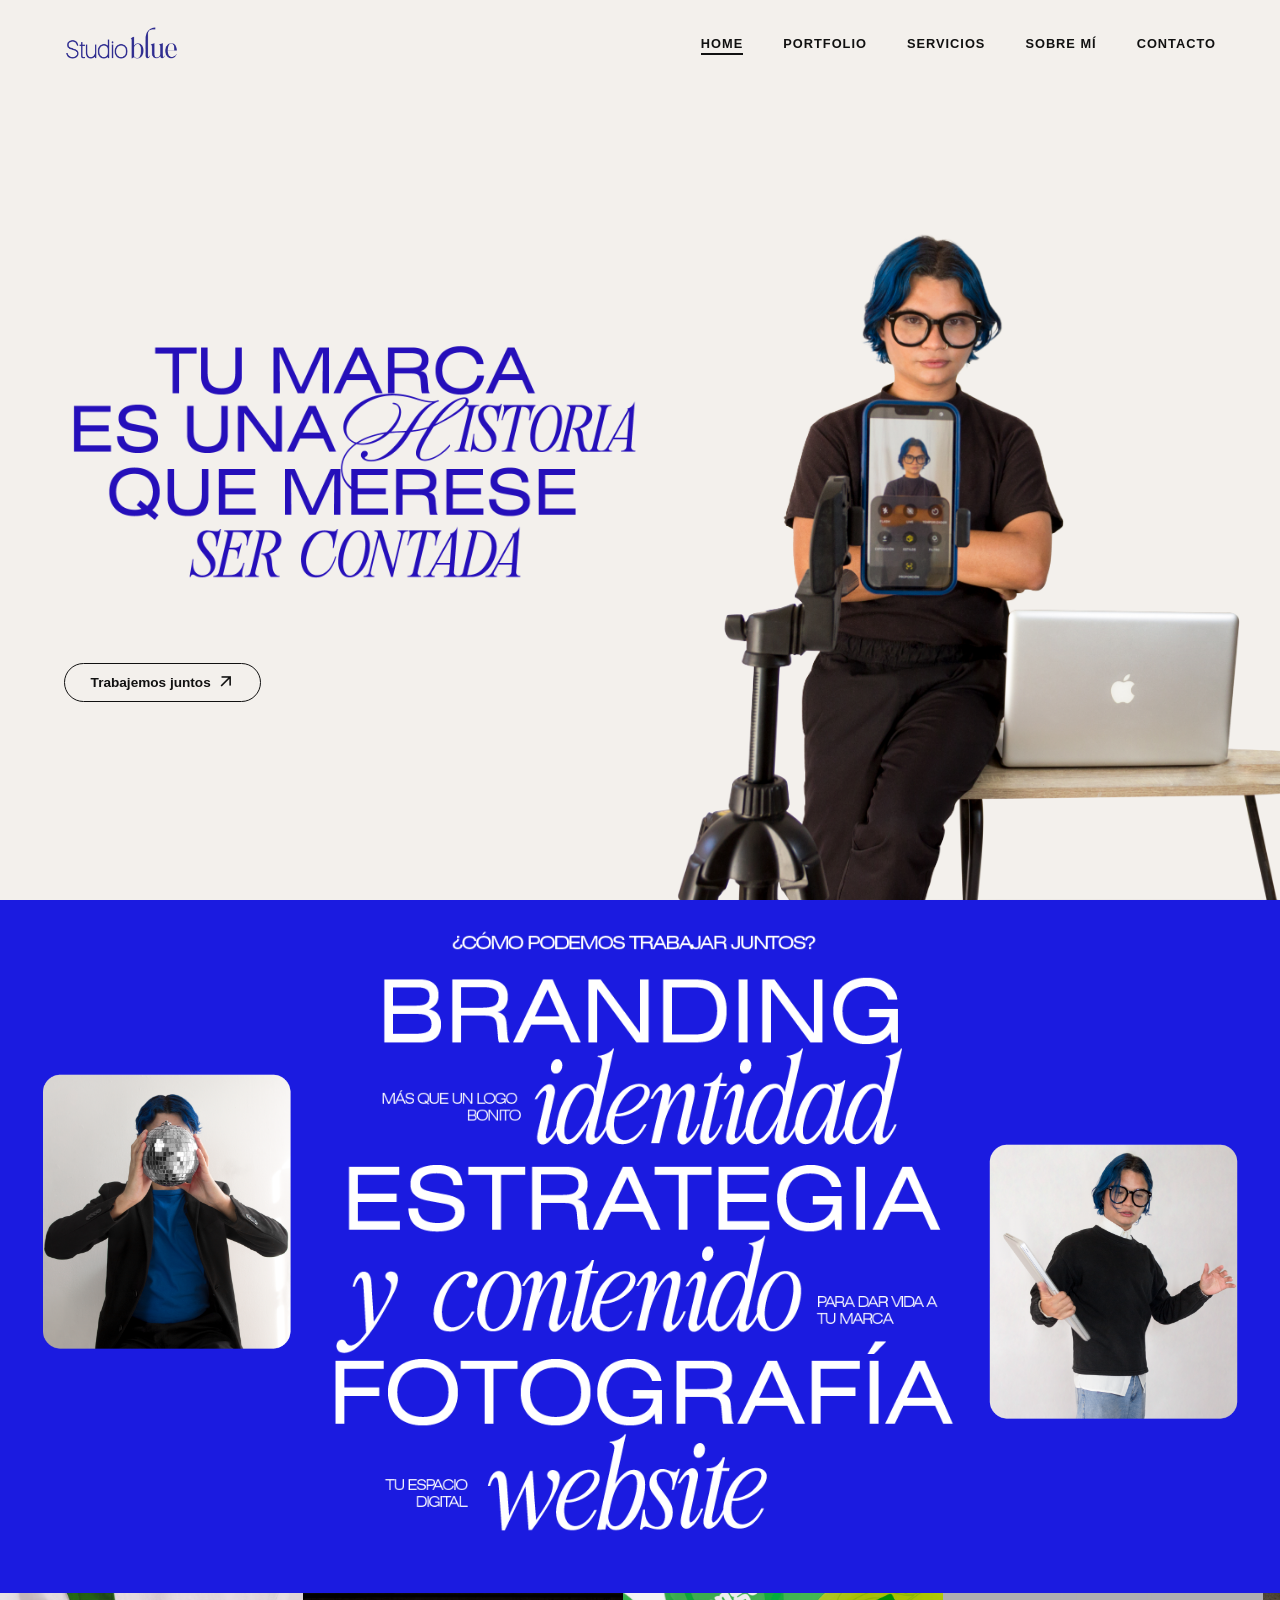
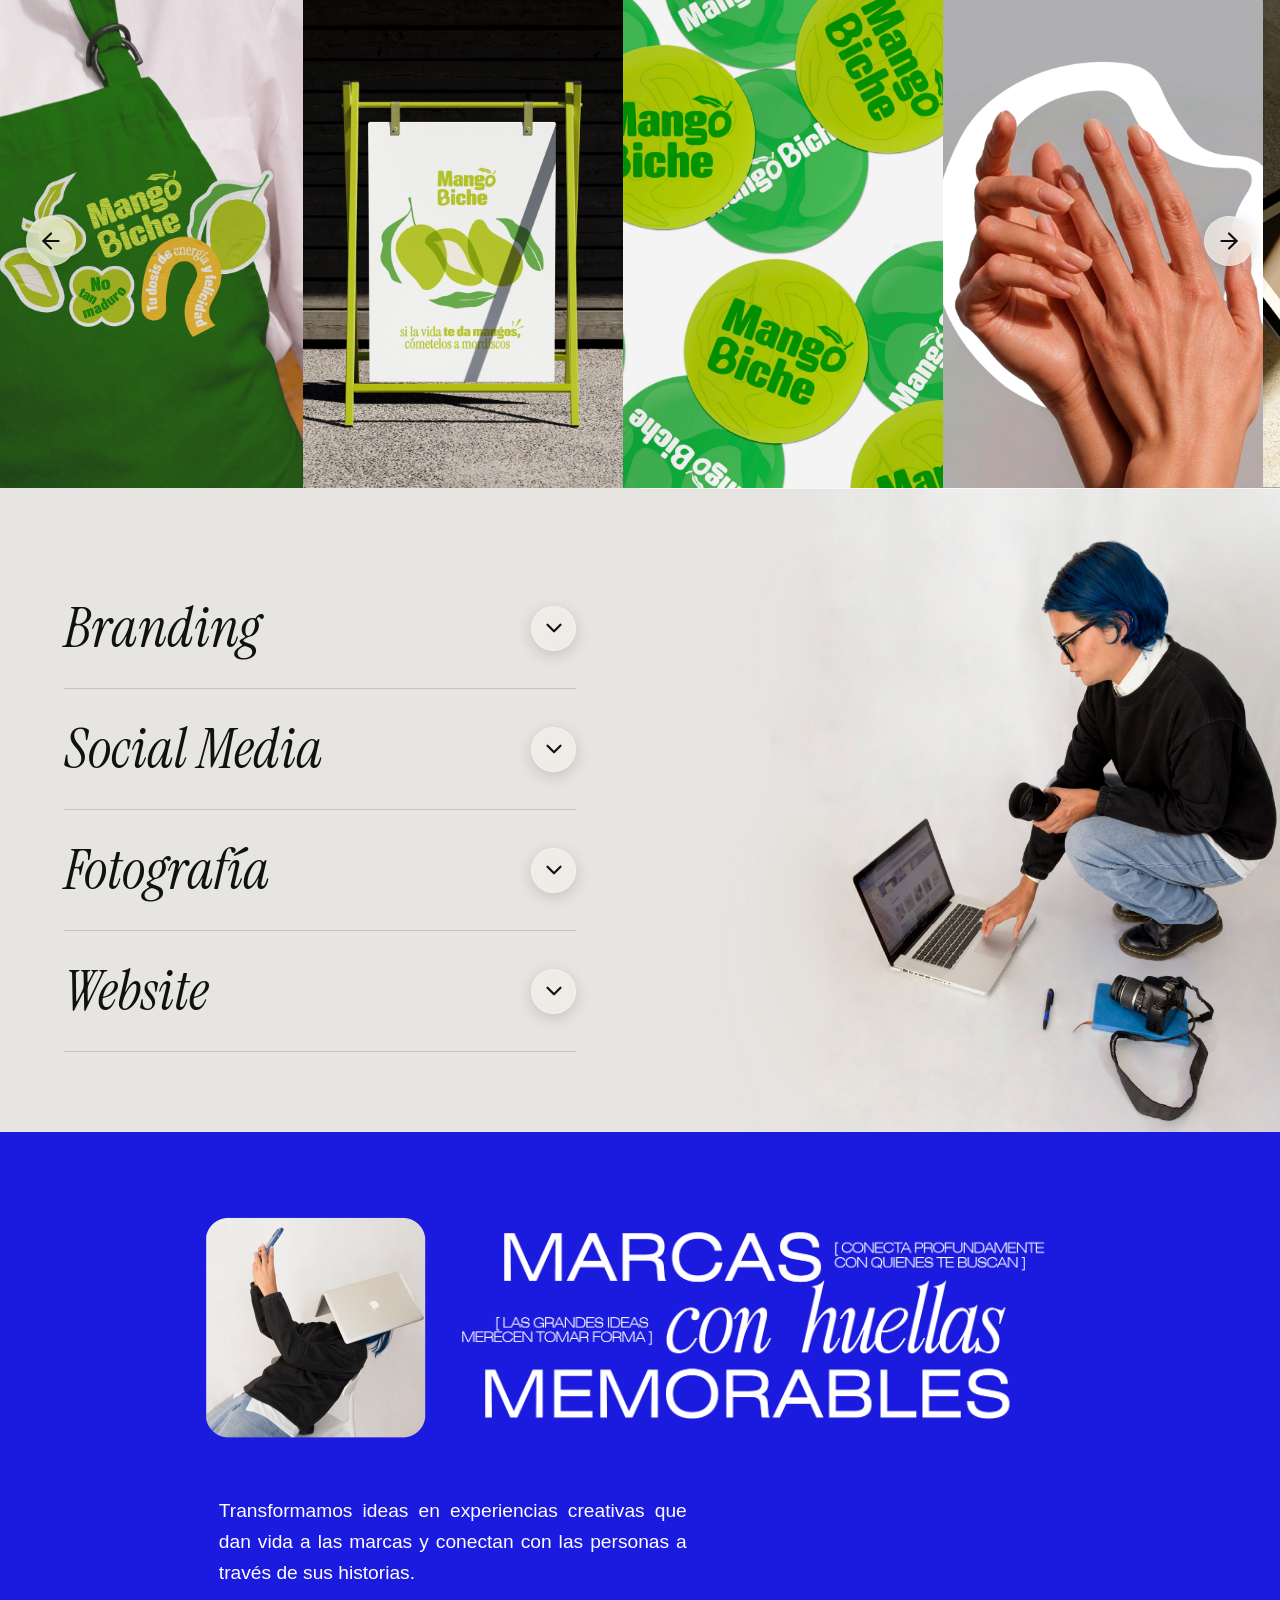
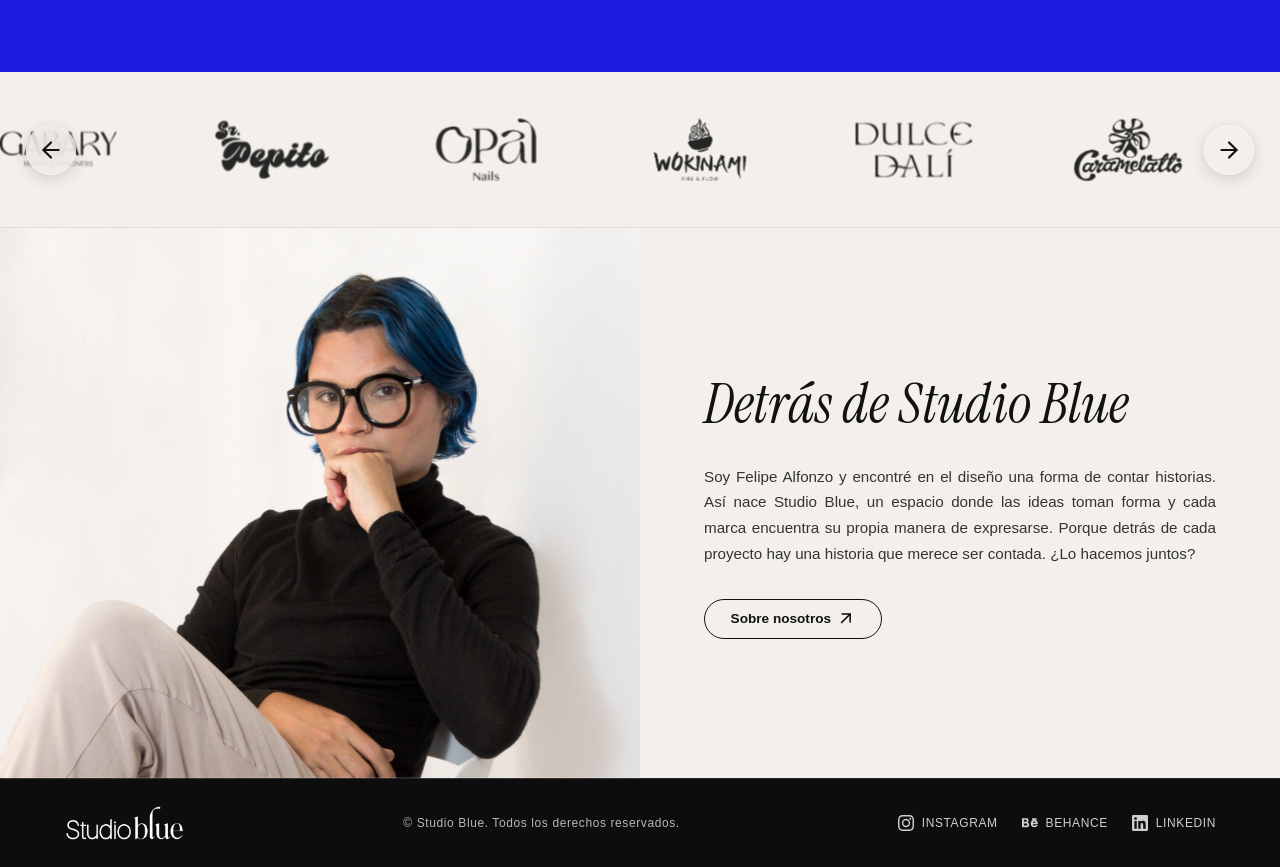
==== test/index.html @ 388ccbe6 "mejora seccion azul y footer" ====
<!DOCTYPE html>
<html lang="es">
<head>
  <meta charset="UTF-8">
  <meta name="viewport" content="width=device-width, initial-scale=1.0">
  <title>Studio Blue | Tu marca es una historia que merece ser contada</title>
  
  <!-- Tipografías de Google Fonts -->
  <link rel="preconnect" href="https://fonts.googleapis.com">
  <link rel="preconnect" href="https://fonts.gstatic.com" crossorigin>
  <link rel="stylesheet" href="https://fonts.googleapis.com/css2?family=Material+Symbols+Outlined:opsz,wght,FILL,GRAD@24,400,0,0&icon_names=arrow_outward" />
  <link href="https://fonts.googleapis.com/css2?family=Instrument+Serif:ital@0;1&family=Plus+Jakarta+Sans:wght@300;400;500;600;700;800&display=swap" rel="stylesheet">
  <link href="https://db.onlinewebfonts.com/c/bfb17d660711f0ed0208c013da853a32?family=Swiss+721+Extended+BT" rel="stylesheet">
  <link href="https://db.onlinewebfonts.com/c/b96d45d3a75b7b1da302b573cae869f1?family=Swiss+721+BT+V2" rel="stylesheet">
  <link href="https://db.onlinewebfonts.com/c/b7b09232cefefacd74fdedd163289bfa?family=Swiss+721+Light" rel="stylesheet">
  <link rel="stylesheet" href="style.css">
</head>
<body>

<!-- Navegación Fija Dinámica -->
  <header class="navbar" id="navbar">
    <a href="#" class="logo">
      <img src="img/logos/logo-header.png" alt="Studio Blue Logo">
    </a>
    
    <!-- Botón Hamburguesa para móviles -->
    <button class="menu-toggle" aria-label="Abrir menú">
      <span></span>
      <span></span>
      <span></span>
    </button>

    <nav class="nav-menu">
      <ul>
        <li><a href="#" class="active">HOME</a></li>
        <li><a href="#portfolio">PORTFOLIO</a></li> 
        <li><a href="#services">SERVICIOS</a></li>          
        <li><a href="#sobre-mi">SOBRE MÍ</a></li>
        <li><a href="contacto.html">CONTACTO</a></li>
      </ul>
    </nav>
  </header>

<!-- Hero Section -->
  <section class="hero" id="home">
    <div class="hero-content">
      <!-- Imagen PNG del texto principal -->
      <div class="hero-text-image">
        <img src="img/texto-hero.png" alt="Tu marca es una historia que merece ser contada">
      </div>
	<a href="#contacto" class="btn-primary">
	  Trabajemos juntos
	  <span class="material-symbols-outlined">arrow_outward</span>
	</a>
    </div>
    <div class="hero-image">
      <img src="img/hero.png" alt="Felipe Alfonzo en Studio Blue">
    </div>
  </section>

  <!-- Banner Azul: Servicios Destacados -->
  <section class="blue-banner">
    <div class="blue-banner-grid">
      <div class="photo-card card-left">
        <img src="img/branding-left.png" alt="Creativo en Studio Blue">
      </div>
      
      <!-- Imagen PNG central escalable -->
      <div class="services-text-image">
        <img src="img/texto-servicios.png" alt="Branding, Estrategia, Fotografía y Website">
      </div>

      <div class="photo-card card-right">
        <img src="img/branding-right.png" alt="Diseño y estrategia Studio Blue">
      </div>
    </div>
  </section>

<!-- Carrusel de Portafolio A Sangre -->
    <section class="portfolio-carousel-section" id="portfolio">
    
<!-- Botones de navegación (Flechas SVG) -->
    <button class="portfolio-btn prev-btn" aria-label="Anterior">
      <svg xmlns="http://www.w3.org/2000/svg" width="26" height="26" viewBox="0 0 24 24" fill="none" stroke="currentColor" stroke-width="2" stroke-linecap="round" stroke-linejoin="round">
        <line x1="19" y1="12" x2="5" y2="12"></line>
        <polyline points="12 19 5 12 12 5"></polyline>
      </svg>
    </button>
    
    <button class="portfolio-btn next-btn" aria-label="Siguiente">
      <svg xmlns="http://www.w3.org/2000/svg" width="26" height="26" viewBox="0 0 24 24" fill="none" stroke="currentColor" stroke-width="2" stroke-linecap="round" stroke-linejoin="round">
        <line x1="5" y1="12" x2="19" y2="12"></line>
        <polyline points="12 5 19 12 12 19"></polyline>
      </svg>
    </button>

    <!-- Contenedor del Carrusel -->
    <div class="portfolio-slider">
      <div class="portfolio-track">
        <!-- 4 Imágenes de prueba alojadas en /img/portafolio/ -->
        <div class="portfolio-item"><img src="img/portafolio/Mango-1.png" alt="Proyecto 1"></div>
        <div class="portfolio-item"><img src="img/portafolio/Mango-2.png" alt="Proyecto 2"></div>
        <div class="portfolio-item"><img src="img/portafolio/Mango-3.png" alt="Proyecto 3"></div>
        <div class="portfolio-item"><img src="img/portafolio/Opal-1.png" alt="Proyecto 4"></div>
        <div class="portfolio-item"><img src="img/portafolio/Opal-2.png" alt="Proyecto 1"></div>
        <div class="portfolio-item"><img src="img/portafolio/Opal-3.png" alt="Proyecto 2"></div>
        <div class="portfolio-item"><img src="img/portafolio/Palmero-1.png" alt="Proyecto 3"></div>
        <div class="portfolio-item"><img src="img/portafolio/Palmero-2.png" alt="Proyecto 4"></div>
        <div class="portfolio-item"><img src="img/portafolio/Palmero-3.png" alt="Proyecto 1"></div>
        <div class="portfolio-item"><img src="img/portafolio/Pepito-1.png" alt="Proyecto 2"></div>
        <div class="portfolio-item"><img src="img/portafolio/Pepito-2.png" alt="Proyecto 3"></div>
        <div class="portfolio-item"><img src="img/portafolio/Pepito-3.png" alt="Proyecto 4"></div>
        <div class="portfolio-item"><img src="img/portafolio/Porthos-1.png" alt="Proyecto 1"></div>
        <div class="portfolio-item"><img src="img/portafolio/Porthos-2.png" alt="Proyecto 2"></div>
        <div class="portfolio-item"><img src="img/portafolio/Porthos-3.png" alt="Proyecto 3"></div>
        <div class="portfolio-item"><img src="img/portafolio/Wokinami-1.png" alt="Proyecto 4"></div>   
        <div class="portfolio-item"><img src="img/portafolio/Wokinami-2.png" alt="Proyecto 4"></div>
        <div class="portfolio-item"><img src="img/portafolio/Wokinami-3.png" alt="Proyecto 4"></div>                     
      </div>
    </div>
  </section>


  <!-- Lista de Servicios -->
  <section class="services-list-section" id="services">
<div class="services-menu">
      
      <!-- Servicio 01: Branding -->
      <div class="service-item">
        <div class="service-header">
          <h2><em>Branding</em></h2>
          <button class="service-toggle-btn" aria-expanded="false" aria-label="Expandir servicio">
            <svg xmlns="http://www.w3.org/2000/svg" width="26" height="26" viewBox="0 0 24 24" fill="none" stroke="currentColor" stroke-width="2" stroke-linecap="round" stroke-linejoin="round">
              <polyline points="6 9 12 15 18 9"></polyline>
            </svg>
          </button>
        </div>
        <div class="service-content">
          <div class="service-text">
            <p>Lorem ipsum dolor sit amet, consectetur adipiscing elit. Suspendisse varius enim in eros elementum tristique. Duis cursus, mi quis viverra ornare, eros dolor interdum nulla.</p>
          </div>
        </div>
      </div>

      <!-- Servicio 02: Social Media -->
      <div class="service-item">
        <div class="service-header">
          <h2><em>Social Media</em></h2>
          <button class="service-toggle-btn" aria-expanded="false" aria-label="Expandir servicio">
            <svg xmlns="http://www.w3.org/2000/svg" width="26" height="26" viewBox="0 0 24 24" fill="none" stroke="currentColor" stroke-width="2" stroke-linecap="round" stroke-linejoin="round">
              <polyline points="6 9 12 15 18 9"></polyline>
            </svg>
          </button>
        </div>
        <div class="service-content">
          <div class="service-text">
            <p>Lorem ipsum dolor sit amet, consectetur adipiscing elit. Suspendisse varius enim in eros elementum tristique. Duis cursus, mi quis viverra ornare, eros dolor interdum nulla.</p>
          </div>
        </div>
      </div>

      <!-- Servicio 03: Fotografía -->
      <div class="service-item">
        <div class="service-header">
          <h2><em>Fotografía</em></h2>
          <button class="service-toggle-btn" aria-expanded="false" aria-label="Expandir servicio">
            <svg xmlns="http://www.w3.org/2000/svg" width="26" height="26" viewBox="0 0 24 24" fill="none" stroke="currentColor" stroke-width="2" stroke-linecap="round" stroke-linejoin="round">
              <polyline points="6 9 12 15 18 9"></polyline>
            </svg>
          </button>
        </div>
        <div class="service-content">
          <div class="service-text">
            <p>Lorem ipsum dolor sit amet, consectetur adipiscing elit. Suspendisse varius enim in eros elementum tristique. Duis cursus, mi quis viverra ornare, eros dolor interdum nulla.</p>
          </div>
        </div>
      </div>

      <!-- Servicio 04: Website -->
      <div class="service-item">
        <div class="service-header">
          <h2><em>Website</em></h2>
          <button class="service-toggle-btn" aria-expanded="false" aria-label="Expandir servicio">
            <svg xmlns="http://www.w3.org/2000/svg" width="26" height="26" viewBox="0 0 24 24" fill="none" stroke="currentColor" stroke-width="2" stroke-linecap="round" stroke-linejoin="round">
              <polyline points="6 9 12 15 18 9"></polyline>
            </svg>
          </button>
        </div>
        <div class="service-content">
          <div class="service-text">
            <p>Lorem ipsum dolor sit amet, consectetur adipiscing elit. Suspendisse varius enim in eros elementum tristique. Duis cursus, mi quis viverra ornare, eros dolor interdum nulla.</p>
          </div>
        </div>
      </div>

    </div>
    <div class="services-image">
      <img src="img/services.jpg" alt="Fotografía y creación de contenido">
    </div>
  </section>

<!-- Banner Azul: Marcas con huellas memorables -->
  <section class="blue-banner-statement">
    <div class="statement-wrapper">
      
      <!-- 👇 NUEVO CONTENEDOR MAESTRO 👇 -->
      <div class="statement-content-box">
        
        <div class="statement-image-container">
          <img src="img/memorable.png" alt="Fotografía" class="memorable-photo">
          <img src="img/marcas-memorables.png" alt="Marcas con huellas memorables" class="memorable-text">
        </div>
        
        <div class="statement-text-wrapper">
        <p class="statement-desc">
         Transformamos ideas en experiencias creativas que dan vida a las marcas y conectan con las personas a través de sus historias.
        </p>
    </div>
      </div>
      <!-- 👆 FIN DEL NUEVO CONTENEDOR 👆 -->

    </div>
  </section>

<!-- Carrusel Infinito de Logos de Trabajos Realizados -->
  <section class="logo-carousel-section">
    
    <!-- Botones de navegación (Heredan el estilo Liquid Glass del portafolio) -->
    <button class="portfolio-btn prev-btn logo-prev-btn" aria-label="Anterior">
      <svg xmlns="http://www.w3.org/2000/svg" width="26" height="26" viewBox="0 0 24 24" fill="none" stroke="currentColor" stroke-width="2" stroke-linecap="round" stroke-linejoin="round">
        <line x1="19" y1="12" x2="5" y2="12"></line>
        <polyline points="12 19 5 12 12 5"></polyline>
      </svg>
    </button>
    <button class="portfolio-btn next-btn logo-next-btn" aria-label="Siguiente">
      <svg xmlns="http://www.w3.org/2000/svg" width="26" height="26" viewBox="0 0 24 24" fill="none" stroke="currentColor" stroke-width="2" stroke-linecap="round" stroke-linejoin="round">
        <line x1="5" y1="12" x2="19" y2="12"></line>
        <polyline points="12 5 19 12 12 19"></polyline>
      </svg>
    </button>

    <div class="logo-slider">
      <div class="logo-track">
        <a href="https://ejemplo.com/gabary" target="_blank" class="logo-item"><img src="img/logos/gabary.png" alt="Gabary"></a>
        <a href="https://ejemplo.com/pepito" target="_blank" class="logo-item"><img src="img/logos/pepito.png" alt="Pepito"></a>
        <a href="https://ejemplo.com/opal" target="_blank" class="logo-item"><img src="img/logos/opal.png" alt="Opal Nails"></a>
        <a href="https://ejemplo.com/wokinami" target="_blank" class="logo-item"><img src="img/logos/wokinami.png" alt="Wokinami"></a>
        <a href="https://ejemplo.com/dulce-dali" target="_blank" class="logo-item"><img src="img/logos/dulce-dali.png" alt="Dulce Dalí"></a>
        <a href="https://ejemplo.com/dulce-dali" target="_blank" class="logo-item"><img src="img/logos/Caramelatto.png" alt="Caramelatto"></a>
        <a href="https://ejemplo.com/dulce-dali" target="_blank" class="logo-item"><img src="img/logos/Logo_Porthos.png" alt="Porthos"></a>
        <a href="https://ejemplo.com/dulce-dali" target="_blank" class="logo-item"><img src="img/logos/palmero.png" alt="Palmero"></a>
      </div>
    </div>
  </section>

  <!-- Sección Sobre Mí -->
  <section class="about-section" id="sobre-mi">
    <div class="about-image">
      <img src="img/sobre-mi.jpg" alt="Felipe Alfonzo - Creador de Studio Blue">
    </div>
    <div class="about-content">
    <h2><em>Detrás de <span class="brand-name">Studio Blue</span></em></h2>
      <p>
        Soy Felipe Alfonzo y encontré en el diseño una forma de contar historias. Así nace Studio Blue, un espacio donde las ideas toman forma y cada marca encuentra su propia manera de expresarse. Porque detrás de cada proyecto hay una historia que merece ser contada. ¿Lo hacemos juntos?
      </p>
    <a href="#contacto" class="btn-secondary">
      Sobre nosotros
      <span class="material-symbols-outlined">arrow_outward</span>
    </a>
    </div>
  </section>

  <!-- Footer / Pie de Página -->
  <footer id="contacto" class="site-footer">
    <div class="footer-container">
      <a href="#" class="footer-logo">
        <img src="img/logos/logo-header.png" alt="Studio Blue Logo">
      </a>
      <p class="footer-copy">&copy; Studio Blue. Todos los derechos reservados.</p>
<div class="footer-links">
  <a href="https://www.instagram.com/studioblue_es/" target="_blank" rel="noopener">
    <svg viewBox="0 0 24 24" fill="currentColor" aria-hidden="true">
      <path d="M12 2.2c3.2 0 3.6 0 4.8.1 3.3.1 4.8 1.7 4.9 4.9.1 1.3.1 1.6.1 4.8s0 3.6-.1 4.8c-.1 3.2-1.7 4.8-4.9 4.9-1.3.1-1.6.1-4.8.1s-3.6 0-4.8-.1c-3.3-.1-4.8-1.7-4.9-4.9C2.2 15.6 2.2 15.2 2.2 12s0-3.6.1-4.8C2.4 3.9 4 2.4 7.2 2.3 8.4 2.2 8.8 2.2 12 2.2zM12 0C8.7 0 8.3 0 7.1.1 2.7.3.3 2.7.1 7.1 0 8.3 0 8.7 0 12s0 3.7.1 4.9c.2 4.4 2.6 6.8 7 7C8.3 24 8.7 24 12 24s3.7 0 4.9-.1c4.4-.2 6.8-2.6 7-7 .1-1.2.1-1.6.1-4.9s0-3.7-.1-4.9c-.2-4.4-2.6-6.8-7-7C15.7 0 15.3 0 12 0zm0 5.8a6.2 6.2 0 100 12.4 6.2 6.2 0 000-12.4zM12 16a4 4 0 110-8 4 4 0 010 8zm6.4-11.8a1.4 1.4 0 100 2.9 1.4 1.4 0 000-2.9z"/>
    </svg>
    Instagram
  </a>
  <a href="https://www.behance.net/felipealfodda4" target="_blank" rel="noopener">
    <svg viewBox="0 0 24 24" fill="currentColor" aria-hidden="true">
      <path d="M22 7h-7V5h7v2zm1.7 5.6c0-3.4-2-5.6-5.3-5.6-3.2 0-5.4 2.3-5.4 5.7 0 3.5 2.1 5.6 5.5 5.6 2.6 0 4.4-1.2 5-3.4h-2.8c-.3.7-1 1.1-2 1.1-1.4 0-2.3-.8-2.4-2.3h7.4v-1.1zm-7.4-1c.2-1.2 1-1.9 2.2-1.9 1.2 0 2 .7 2.1 1.9h-4.3zM7.9 11.2c1.3-.6 2-1.6 2-3 0-2.3-1.6-3.2-3.9-3.2H0v13.4h6.4c2.5 0 4.4-1.2 4.4-3.8 0-1.7-.9-2.9-2.9-3.4zM2.9 7.3h2.6c1 0 1.7.4 1.7 1.4 0 1-.7 1.4-1.7 1.4H2.9V7.3zm3 8.5H2.9v-3.2h3c1.2 0 2 .5 2 1.6 0 1.1-.8 1.6-2 1.6z"/>
    </svg>
    Behance
  </a>
  <a href="https://www.linkedin.com/in/felipealfonzo7/" target="_blank" rel="noopener">
    <svg viewBox="0 0 24 24" fill="currentColor" aria-hidden="true">
      <path d="M20.4 20.5h-3.6v-5.6c0-1.3 0-3-1.8-3s-2.1 1.4-2.1 2.9v5.7H9.4V9h3.4v1.6c.5-.9 1.6-1.8 3.4-1.8 3.6 0 4.3 2.4 4.3 5.5v6.2zM5.3 7.4a2.1 2.1 0 110-4.2 2.1 2.1 0 010 4.2zM7.1 20.5H3.6V9h3.5v11.5zM22.2 0H1.8C.8 0 0 .8 0 1.7v20.6c0 .9.8 1.7 1.8 1.7h20.4c1 0 1.8-.8 1.8-1.7V1.7C24 .8 23.2 0 22.2 0z"/>
    </svg>
    LinkedIn
  </a>
</div>
    </div>
  </footer>

  <script src="script.js"></script>
</body>
</html>
---- test/style.css ----
/* --- VARIABLES Y RESET --- */
:root {
  --blue-primary: #1b1be0;
  --bg-light: #f3f0ec;
  --text-dark: #111111;
  --brand-dark: #0d0d0d;

/* --- REGISTRO DE FUENTE LOCAL --- */
@font-face {
  font-family: 'SWISS 721'; /* Nombre con el que llamarás a la fuente */
  src: url('fonts/Swiss 721 Extended Regular.otf') format('otf'),
  font-weight: 400; /* Peso normal */
  font-style: normal;
  font-display: swap; /* Permite cargar el texto rápido con fuente del sistema mientras descarga la propia */
}


  
  
/* Definimos la nueva fuente */
  --font-swiss: "Swiss 721 Light", sans-serif;
  --font-serif: 'Instrument Serif', serif;
}

* {
  margin: 0;
  padding: 0;
  box-sizing: border-box;
}

html {
  /* Le dice al navegador que se detenga 90px antes al hacer clic en un enlace del menú */
  scroll-padding-top: 100px; 
  
  /* Hace que el desplazamiento al hacer clic sea un viaje suave y no un salto brusco */
  scroll-behavior: smooth; 
}

body {
  background-color: var(--bg-light);
  color: var(--text-dark);
  font-family: var(--font-swiss);
  font-weight: 400;
  overflow-x: clip; /* 'clip' evita el scroll horizontal sin romper el comportamiento web */
}


a {
  text-decoration: none;
  color: inherit;
}

img {
  max-width: 100%;
  display: block;
  object-fit: cover;
}

/* --- NAVBAR (HEADER FIJO AL HACER SCROLL) --- */
.navbar {
  position: fixed; /* 100% infalible en todos los móviles */
  top: 0;
  left: 0;
  width: 100%;     /* Obligatorio al usar position: fixed */
  z-index: 1000;
  display: flex;
  justify-content: space-between;
  align-items: center;
  padding: 1.5rem 5%;
  background-color: var(--bg-light);
  transition: all 0.4s ease;
}

/* EFECTO LIQUID GLASS (Estilo Apple) AL BAJAR POR LA WEB */
.navbar.scrolled {
  padding: 0.8rem 5%; /* Se hace menos alto */
  /* Reemplaza '243, 240, 236' por el RGB exacto de tu --bg-light (#f3f0ec) */
  background-color: rgba(243, 240, 236, 0.75); /* Ligeramente transparente */
  backdrop-filter: blur(15px) saturate(180%);  /* Efecto cristal borroso */
  -webkit-backdrop-filter: blur(15px) saturate(180%); /* Soporte para Safari/Apple */
  border-bottom: 1px solid rgba(0, 0, 0, 0.05);
}

.logo {
  display: flex;
  align-items: center;
  z-index: 1001; /* Asegura que quede por encima del menú móvil */
}

/* El logo se adapta y cambia suavemente su tamaño */
.logo img {
  height: clamp(28px, 4vw, 38px); 
  width: auto;
  object-fit: contain;
  transition: height 0.4s ease;
}

.navbar.scrolled .logo img {
  height: clamp(24px, 3vw, 32px); /* Se hace un poco más pequeño al hacer scroll */
}

.nav-menu ul {
  display: flex;
  list-style: none;
  gap: 2.5rem;
  align-items: center;
}

.nav-menu a {
  font-family: var(--font-custom);
  font-size: 0.8rem;
  font-weight: 600;
  letter-spacing: 1px;
  transition: color 0.3s ease;
}

.nav-menu a.active {
  border-bottom: 2px solid var(--text-dark);
  padding-bottom: 2px;
}

/* ESTILOS DEL BOTÓN HAMBURGUESA (Oculto en PC) */
.menu-toggle {
  display: none;
  flex-direction: column;
  justify-content: space-between;
  width: 30px;
  height: 20px;
  background: transparent;
  border: none;
  cursor: pointer;
  z-index: 1001; /* Por encima del menú para poder cerrarlo */
}

.menu-toggle span {
  width: 100%;
  height: 2px;
  background-color: var(--text-dark);
  border-radius: 10px;
  transition: all 0.3s ease;
}

/* --- ADAPTACIÓN PARA MÓVILES --- */
@media (max-width: 768px) {
  .menu-toggle {
    display: flex; /* Muestra las 3 barritas en móviles */
  }

.nav-menu {
    position: fixed;
    top: 0;
    right: 0; /* Lo anclamos a la derecha... */
    transform: translateX(100%); /* ...pero lo movemos invisiblemente fuera de la pantalla */
    width: 80%;
    max-width: 300px;
    height: 100vh;
    background-color: var(--bg-light);
    display: flex;
    flex-direction: column;
    justify-content: center;
    align-items: center;
    transition: transform 0.4s cubic-bezier(0.77, 0.2, 0.05, 1.0); /* Animamos la propiedad transform */
    box-shadow: -10px 0 30px rgba(0, 0, 0, 0.1);
    z-index: 1000;
  }

  /* Clase que se activa con JS para mostrar el menú */
  .nav-menu.active {
    transform: translateX(0); /* Desliza el menú suavemente a su posición original */
  }

  .nav-menu ul {
    flex-direction: column;
    gap: 2.5rem;
  }

  /* Animación: Convierte las 3 barritas en una "X" al abrir el menú */
  .menu-toggle.active span:nth-child(1) {
    transform: translateY(9px) rotate(45deg);
  }
  .menu-toggle.active span:nth-child(2) {
    opacity: 0; /* Oculta la barrita central */
  }
  .menu-toggle.active span:nth-child(3) {
    transform: translateY(-9px) rotate(-45deg);
  }
}

/* --- HERO SECTION --- */
.hero {
  display: grid;
  grid-template-columns: 1fr 1fr;
  /* CAMBIO: Eliminamos el 5% de la derecha y dejamos 0 abajo para lograr el "a sangre" */
  padding: 100px 0 0 5%; 
  align-items: center;
  justify-items: center;
  min-height: 100vh;
}

/* --- HERO CONTENT Y BOTÓN --- */
.hero-content {
  display: flex;
  flex-direction: column;
  justify-content: center;
  align-items: flex-start;  
  width: 100%;
  max-width: 700px;         
  padding-bottom: 0;
  padding-right: 5%; /* Le damos un respiro para que el texto no choque con la foto en pantallas medianas */
}

/* IMAGEN PNG DEL TEXTO PRINCIPAL */
.hero-text-image {
  width: 100%;
  max-width: 700px;
  margin-bottom: 2.5rem;
  display: flex;
  justify-content: center;   
}

.hero-text-image img {
  width: 100%;
  height: auto;
  display: block;
  object-fit: contain;
}

/* --- BOTÓN PRINCIPAL --- */
.btn-primary {
  display: inline-flex;
  align-items: center;
  justify-content: center;
  gap: 6px;
  border: 1.5px solid var(--text-dark);
  border-radius: 999px;
  padding: 0.6rem 1.6rem;
  font-family: var(--font-custom);
  font-size: 0.85rem;
  font-weight: 600;
  color: var(--text-dark);
  line-height: 1; 
  transition: all 0.3s ease;
  background-color: transparent;
  align-self: flex-start;
}

.btn-primary .material-symbols-outlined {
  font-size: 1.15rem;
  font-weight: 500;
  line-height: 1; 
  display: flex;  
  align-items: center;
}

.btn-primary:hover {
  background-color: var(--text-dark);
  color: #ffffff;
}

/* --- HERO IMAGE (A SANGRE DERECHA) --- */
.hero-image {
  display: flex;
  justify-content: flex-end; /* CAMBIO: Empuja la imagen contra el borde derecho */
  align-items: flex-end;     /* Pegada al fondo de la sección */
  height: 100%;
  width: 100%;
}

.hero-image img {
  width: 100%;
  max-width: 850px;           /* Aumentado para que tenga más impacto visual */
  height: auto;
  max-height: 90vh;           
  object-fit: contain;        
  object-position: bottom right; /* CAMBIO CLAVE: Ancla la imagen abajo y a la derecha */
  display: block;
}

/* --- BANNER AZUL DE SERVICIOS --- */
.blue-banner {
  background-color: var(--blue-primary);
  color: #ffffff;
  padding: 1.5rem 2%;
  overflow: hidden;
  display: flex;
  justify-content: center;
  align-items: center;
}

.blue-banner-grid {
  display: grid;
  grid-template-columns: auto auto auto;
  gap: 0.8rem;
  align-items: center;
  justify-content: center;
  max-width: 100%;
}

/* TAMAÑO MÁS GRANDE Y ADAPTATIVO EN PANTALLAS DE PC */
.photo-card {
  width: clamp(220px, 22vw, 340px); /* Crece proporcionalmente en monitores medianos/grandes */
  flex-shrink: 0;
}

.photo-card img {
  border-radius: 0;           /* Elimina las esquinas redondeadas/marco */
  box-shadow: none;          /* Elimina cualquier sombra exterior */
  border: none;              /* Asegura que no haya bordes definidos */
  outline: none;             /* Elimina contornos de enfoque o selección */
  height: auto;
  max-height: 480px;
  width: 100%;
  object-fit: cover;
  background: transparent;   /* Mantiene el fondo limpio */
}

/* MANTIENE POSICIONAMIENTO ESCALONADO RESPECTO A TEXTO-SERVICIOS */
.card-left {
  transform: translateY(-35px); /* Aumentado ligeramente para compensar el mayor tamaño */
}

.card-right {
  transform: translateY(35px);
}

/* IMAGEN CENTRAL EN TAMAÑO MÁXIMO */
.services-text-image {
  display: flex;
  justify-content: center;
  align-items: center;
  padding: 0;
}

.services-text-image img {
  width: 100%;
  max-width: 900px;
  height: auto;
  max-height: 82vh;
  object-fit: contain;
  display: block;
}


/* --- LISTA DE SERVICIOS --- */
.services-list-section {
  display: grid;
  grid-template-columns: 1fr 1fr;
  background-color: #e6e5e1; /* Nuevo color de fondo */
  padding: 0; /* Quitamos el padding global para que la imagen toque los bordes */
  align-items: stretch; /* Permite que la imagen ocupe todo el alto vertical de la sección */
}

/* El espaciado se lo damos solo al contenedor del menú */
.services-menu {
  padding: 5rem 4rem 5rem 10%; /* 10% a la izquierda para alinear con el resto de la web, 4rem a la derecha para separar de la imagen */
  display: flex;
  flex-direction: column;
  justify-content: center;
}

/* --- LISTA DE SERVICIOS: ACORDEÓN --- */
.service-item {
  display: flex;
  flex-direction: column; /* Permite apilar el título y el texto oculto */
  border-bottom: 1px solid rgba(0, 0, 0, 0.15);
  padding: 1.5rem 0;
}

.service-header {
  display: flex;
  justify-content: space-between;
  align-items: center;
  width: 100%;
  cursor: pointer; /* Indica al usuario que todo el bloque es clicable */
}

.service-header h2 em {
  font-family: var(--font-serif);
  font-size: 3.5rem;
  font-weight: 400;
}

/* BOTÓN FLECHA (Mismo diseño Liquid Glass del Portafolio) */
.service-toggle-btn {
  width: 45px;
  height: 45px;
  border-radius: 50%;
  background-color: rgba(243, 240, 236, 0.70);
  backdrop-filter: blur(15px) saturate(180%);
  -webkit-backdrop-filter: blur(15px) saturate(180%);
  border: 1px solid rgba(255, 255, 255, 0.3);
  box-shadow: 0 4px 15px rgba(0,0,0,0.15);
  display: flex;
  justify-content: center;
  align-items: center;
  color: var(--text-dark);
  cursor: pointer;
  flex-shrink: 0;
  /* Transición múltiple: Rota la flecha y oscurece el fondo suavemente */
  transition: transform 0.4s cubic-bezier(0.25, 0.46, 0.45, 0.94), background-color 0.4s ease;
}

/* ESTADO ABIERTO (ACTIVO): La flecha gira y el fondo se oscurece */
.service-item.active .service-toggle-btn {
  transform: rotate(180deg);
  background-color: rgba(200, 195, 185, 0.95);
}

/* CONTENEDOR DE TEXTO (Animación suave de altura con CSS Grid) */
.service-content {
  display: grid;
  grid-template-rows: 0fr; /* Altura 0 por defecto */
  transition: grid-template-rows 0.4s cubic-bezier(0.25, 0.46, 0.45, 0.94);
}

.service-item.active .service-content {
  grid-template-rows: 1fr; /* Crece hasta ajustarse al tamaño exacto del texto */
}

.service-text {
  overflow: hidden;
  padding-right: 80px; /* Mantiene el texto limitado en PC para que no rebase la flecha */
}

.service-text p {
  padding-top: 1.5rem;
  padding-bottom: 0.5rem;
  font-size: 0.95rem;
  line-height: 1.6;
  color: #333;
  text-align: justify;
  margin: 0;
}

.service-item h2 em {
  font-family: var(--font-serif);
  font-size: 3.5rem;
  font-weight: 400;
}



/* --- IMAGEN JUSTIFICADA A LA DERECHA (A SANGRE) --- */
.services-image {
  width: 100%;
  height: 100%;
}

.services-image img {
  width: 100%;
  height: 100%; /* Obliga a la imagen a estirarse verticalmente para igualar al menú */
  object-fit: cover; /* Evita que la imagen se deforme; la recorta elegantemente */
  object-position: right center; /* Ancla el contenido importante de la imagen a la derecha */
  display: block;
}


/* --- BANNER AZUL STATEMENT --- */
.blue-banner-statement {
  background-color: var(--blue-primary);
  color: #ffffff;
  /* Reducimos el padding superior/inferior de 5rem a 3.5rem */
  padding: 3.5rem 5%; 
  display: flex;
  justify-content: center;    
  align-items: center;        
  /* Reducimos la altura mínima de 90vh a 60vh (o puedes borrar esta línea por completo si prefieres que se adapte solo al contenido) */
  min-height: 60vh;           
  width: 100%;
}

.statement-wrapper {
  width: 100%;
  max-width: 1200px; /* Limita el ancho máximo para que no se pegue demasiado a los bordes de pantallas gigantes */
  display: flex;
  justify-content: center; /* Garantiza que el contenido interno se mueva al centro */
  margin: 0 auto;          /* Centra automáticamente el envoltorio */
}

/* LA CAJA MAESTRA QUE CONTIENE FOTOS Y TEXTO */
.statement-content-box {
  width: 100%;
  max-width: 1000px;       /* Ancho total de tu diseño */
  display: flex;
  flex-direction: column;
  align-items: center;     /* CAMBIO CLAVE: Fuerza a que los elementos internos (como el bloque de texto con su margen) se centren globalmente como un solo bloque */
}

/* CONTENEDOR DE IMÁGENES */
.statement-image-container {
  width: 100%;
  display: flex;
  align-items: center;
  justify-content: center; /* Centra las imágenes dentro de su propia franja */
  margin-bottom: 3.5rem;      
}

/* 3. LAS IMÁGENES OCUPAN EL 100% REAL SIN ESPACIOS TRANSPARENTES */
.statement-image-container .memorable-photo {
  width: 22.5%; /* Modifica este porcentaje si quieres cambiar proporciones */
  height: auto;
  object-fit: cover; 
  object-position: center right; 
}

.statement-image-container .memorable-text {
  width: 65%; /* Modifica este porcentaje si quieres cambiar proporciones */
  height: auto;
  object-fit: contain;
  object-position: center left;
}

.statement-text-wrapper {
  width: 50%;          /* Ocupa la mitad exacta bajo las imágenes */
  align-self: flex-start; /* Se alinea con el inicio de la imagen "memorable" */
  padding-left: 2rem;  /* 👈 AQUÍ CONTROLAS EL MARGEN: Un espacio limpio y responsivo a la izquierda */
  box-sizing: border-box; /* Asegura que el padding no rompa el ancho del 50% */
}

/* 4. EL TEXTO SE ALINEA A LA PERFECCIÓN */
.statement-desc {
  width: 100%;         /* Llena su caja contenedora (el 50%) */
  margin: 0;           /* Sin márgenes raros */
  text-align: justify;           
  font-size: 1.2rem;
  line-height: 1.6;
  font-weight: 300;
  margin-left: 10%;
}



/* --- CARRUSEL INFINITO DE LOGOS --- */
.logo-carousel-section {
  position: relative; /* AÑADIDO: Fundamental para que las flechas se ubiquen bien */
  background-color: var(--bg-light);
  padding: 2.5rem 0;
  overflow: hidden;
  border-bottom: 1px solid #e0ddd8;
}

.logo-slider {
  width: 100%;
  display: flex;
  overflow: hidden; /* AÑADIDO: Oculta lo que desborda para que JS pueda hacer scroll */
}

.logo-track {
  display: flex;
  gap: 4rem;
  align-items: center;
  width: max-content;
  /* ELIMINADO: Hemos quitado "animation: scroll 60s" y "will-change: transform" porque ahora lo mueve JS */
}



/* 1. Contenedor principal (quitamos el transform de aquí) */
.logo-item {
  display: flex;
  align-items: center;
  justify-content: center;
  min-width: 150px;
  flex-shrink: 0; 
  transition: opacity 0.3s ease;
  opacity: 0.85;
}

.logo-item:hover {
  opacity: 1;
}

/* 2. La imagen asume el control de la animación */
.logo-item img {
  width: 140px;
  height: 75px;
  object-fit: contain; /* el logo se ajusta a la caja sin deformarse */
  filter: grayscale(100%);

  transform: scale(0.85) translateZ(0);
  -webkit-transform: scale(0.85) translateZ(0);
  backface-visibility: hidden;
  -webkit-backface-visibility: hidden;
  -webkit-font-smoothing: antialiased;
  will-change: transform, filter;
  transition: all 0.3s cubic-bezier(0.25, 0.46, 0.45, 0.94);
}

/* 3. El estado hover (expansión) */
.logo-item:hover img {
  filter: grayscale(0%);
  /* Al pasar el ratón, vuelve a su escala real (1) en lugar de estirarse. 
     Cero pérdida de resolución. */
  transform: scale(1) translateZ(0);
  -webkit-transform: scale(1) translateZ(0);
}



/* --- SECCIÓN SOBRE MÍ (PC) --- */
.about-section {
  display: grid;
  grid-template-columns: 1fr 1fr;
  padding: 0; 
  background-color: var(--bg-light);
  align-items: stretch; 
  min-height: 550px; /* NUEVO: Obliga a la sección a tener una altura decente para que la foto se vea bien */
}

.about-image {
  position: relative; 
  width: 100%;
  height: 100%;
}

.about-image img {
  position: absolute;
  top: 0;
  left: 0;
  width: 100%;
  height: 100%;
  object-fit: cover;
  /* NUEVO: Cambiamos 'center left' por 'center top' o 'center' para que priorice la parte superior (cara/torso) al recortar */
  object-position: center top; 
  display: block;
}

/* Espaciado del texto (reducido de 5rem a 4rem para que la sección sea menos alta) */
.about-content {
  padding: 4rem 10% 4rem 4rem; 
  display: flex;
  flex-direction: column;
  justify-content: center;
  align-items: flex-start;
}


.about-content h2 em {
  font-family: var(--font-serif);
  font-size: 3.5rem;
  font-weight: 400;
  display: block;
  margin-bottom: 1.5rem;
}

.about-content h2 em .brand-name {
  white-space: nowrap; /* "Studio Blue" nunca se separa */
}

.about-content p {
  font-size: 0.95rem;
  line-height: 1.7;
  color: #333;
  margin-bottom: 2rem;
  text-align: justify;
}

/* --- BOTÓN SECUNDARIO (Sobre mí) --- */
.btn-secondary {
  display: inline-flex;
  align-items: center;
  justify-content: center;
  gap: 6px;
  border: 1.5px solid var(--text-dark);
  border-radius: 999px; /* Borde de píldora idéntico a la primera sección */
  padding: 0.6rem 1.6rem;
  font-family: var(--font-custom);
  font-size: 0.85rem;
  font-weight: 600;
  color: var(--text-dark);
  line-height: 1; 
  transition: all 0.3s ease;
  background-color: transparent;
  /* Nota: No usamos align-self: flex-start aquí para que pueda centrarse automáticamente en la versión móvil */
}

/* Ajustes del icono para el botón secundario */
.btn-secondary .material-symbols-outlined {
  font-size: 1.15rem;
  font-weight: 500;
  line-height: 1;
  display: flex;
  align-items: center;
}

.btn-secondary:hover {
  background-color: var(--text-dark);
  color: #ffffff;
}

/* --- FOOTER --- */
.site-footer {
  background-color: var(--brand-dark);
  color: rgba(255, 255, 255, 0.8);
  padding: 1.5rem 5%;
  border-top: 1px solid rgba(255, 255, 255, 0.1);
}

.footer-container {
  max-width: 1280px;
  margin: 0 auto;
  display: flex;
  flex-direction: column;
  justify-content: space-between;
  align-items: center;
  gap: 1.5rem;
  font-size: 0.75rem;
  letter-spacing: 0.05em;
}

.footer-logo {
  display: flex;
  align-items: center;
}

.footer-logo img {
  height: 40px; /* Incrementado desde los 28px originales para darle más presencia */
  width: auto;
  object-fit: contain;
  filter: brightness(0) invert(1);
}

.footer-copy {
  color: rgba(255, 255, 255, 0.7);
}

.footer-links {
  display: flex;
  gap: 1.5rem;
  text-transform: uppercase;
}

.footer-links a {
  display: inline-flex;
  align-items: center;
  gap: 0.5rem; /* espacio entre icono y texto */
  transition: color 0.3s ease;
}

.footer-links svg {
  width: 16px;
  height: 16px;
  flex-shrink: 0;
}

.footer-links a:hover {
  color: #ffffff;
}

@media (min-width: 768px) {
  .footer-container {
    flex-direction: row;
  }
}

/* --- CARRUSEL DE PORTAFOLIO (A SANGRE Y SIN HUECOS) --- */
.portfolio-carousel-section {
  position: relative;
  width: 100%;
  padding: 0; /* A sangre total, sin márgenes en la sección */
  background-color: var(--brand-dark);
  display: flex;
  align-items: center;
}

.portfolio-slider {
  width: 100%;
  overflow: hidden; /* Esconde todo lo que se salga de la pantalla */
}

.portfolio-track {
  display: flex;
  width: max-content;
  /* NO hay 'gap'. Esto hace que se peguen por completo */
}

.portfolio-item {
  position: relative;
  flex-shrink: 0;
  width: 25vw;  /* En un PC mostrará 4 imágenes perfectas en pantalla (100 / 25) */
  height: 55vh; /* Altura generosa de la fotografía */
  transition: transform 0.4s cubic-bezier(0.25, 0.46, 0.45, 0.94); /* Suavidad extrema */
  z-index: 1;
}

.portfolio-item img {
  width: 100%;
  height: 100%;
  object-fit: cover; /* Recorta adaptativamente sin deformar */
  display: block;
}

/* Efecto de expansión (hover) */
.portfolio-item:hover {
  /* 👇 AQUÍ PUEDES MODIFICAR EL EFECTO DE EXPANSIÓN 👇
     1.05 significa que crece un 5%. 
     Si quieres que sea MUY notorio, cámbialo a 1.10 o 1.15. 
     Si lo quieres muy sutil, pon 1.02. */
  transform: scale(1.05); 
  
  z-index: 10; /* Lo pone por encima de las fotos vecinas al expandirse */
  box-shadow: 0 15px 40px rgba(0,0,0,0.4); /* Sombra elegante para despegarlo del fondo */
}

/* --- BOTONES DEL PORTAFOLIO Y LOGOS(Círculos Liquid Glass) --- */
.portfolio-btn {
  position: absolute;
  top: 50%;
  transform: translateY(-50%);
  z-index: 20;
  width: 50px; /* Tamaño del círculo */
  height: 50px;
  border-radius: 50%;
  
  /* 👇 Efecto Liquid Glass idéntico al menú 👇 */
  background-color: rgba(243, 240, 236, 0.70); /* Color claro translúcido */
  backdrop-filter: blur(15px) saturate(180%);
  -webkit-backdrop-filter: blur(15px) saturate(180%); /* Para Apple/iOS */
  border: 1px solid rgba(255, 255, 255, 0.3); /* Borde sutil brillante para simular cristal */
  
  cursor: pointer;
  display: flex;
  justify-content: center;
  align-items: center;
  color: var(--text-dark);
  transition: all 0.3s ease;
  box-shadow: 0 4px 15px rgba(0,0,0,0.15); /* Sombra elegante */
}

.portfolio-btn:hover {
  background-color: rgba(243, 240, 236, 0.95); /* Se vuelve más opaco al tocarlo */
  transform: translateY(-50%) scale(1.08); 
}

.portfolio-btn .material-symbols-outlined {
  font-size: 1.5rem;
  font-weight: 500;
}

.prev-btn { left: 2%; }
.next-btn { right: 2%; }



/* --- RESPONSIVE / ADAPTACIÓN MÓVIL --- */
@media (max-width: 900px) {
 
  /* Mantenemos el padding general para estas dos secciones */
  .blue-banner-grid,  
  .about-section {
    grid-template-columns: 1fr;
    padding: 5rem 5%; 
    gap: 2.5rem;
  }

  /* Ajustes específicos para el Hero en móvil (Imagen a sangre) */
  .hero {
    grid-template-columns: 1fr;
    padding: 7rem 0 0 0; /* 0 a los lados y 0 abajo para que la foto sangre */
    gap: 1.5rem;
  }

  .hero-content {
    padding: 0 5%; /* Devolvemos el margen de seguridad exclusivamente al bloque de texto */
    align-items: center; /* Centramos el texto en móvil para mayor simetría */
  }

  .btn-primary {
    align-self: center; /* Centra el botón en móvil */
  }

  .hero-image {
    justify-content: flex-end; /* Mantiene la imagen recostada a la derecha */
  }
  
  .hero-image img {
    width: 90%; /* Hace la foto un poco más pequeña para que no se coma toda la pantalla */
    max-width: 450px;
    object-position: bottom right;
  }
  
/* --- BANNER STATEMENT (MÓVIL) ESPACIADOS --- */
  .blue-banner-statement {
    padding: 2.5rem 5%; /* Mucho menos espacio arriba y abajo en móvil */
    min-height: auto;   /* Anula la regla de altura mínima para que la caja abrace al contenido */
  }

  /* También reducimos el espacio entre la imagen y el texto en móvil */
  .statement-image-container {
    margin-bottom: 1.5rem !important; /* Originalmente estaba en 3.5rem */
  }

  /* Contenedor de la imagen centrado */
  .about-image {
    display: flex;
    justify-content: center;
    height: auto; /* Anula el estiramiento del PC */
  }

  /* Imagen estilo retrato de autor */
.about-image img {
    position: static; /* FUNDAMENTAL: Anula la posición absoluta del PC */
    width: 100%;
    max-width: 260px; 
    height: auto;
    aspect-ratio: 3/4; 
    object-fit: cover;
    object-position: center top; 
    border-radius: 4px; 
    box-shadow: 0 10px 25px rgba(0,0,0,0.08); 
  }

/* Contenedor principal: Centra el título y el botón */
  .about-content {
    padding: 0; 
    align-items: center; 
    text-align: center; 
  }

  /* Párrafo específico: Se justifica a la izquierda */
  .about-content p {
    text-align: justify;
    width: 100%; /* Obliga al texto a expandirse hasta los bordes para alinearse correctamente */
  }

  .card-left, .card-right {
    transform: none; /* Desactiva el desplazamiento en móviles para mejor ajuste */
    display: none;
  }

/* --- LISTA DE SERVICIOS (MÓVIL: Imagen como fondo a la derecha) --- */
  .services-list-section {
    display: block; /* Anula la cuadrícula (grid) del PC */
    position: relative; /* Convierte la sección en el marco para la imagen absoluta */
    padding: 0;
  }
  
  /* 1. Pasamos el contenedor de la imagen al fondo */
.services-image, 
  .services-image img {
    display: none;
  }

  /* 3. Ponemos el bloque de texto por encima */
  .services-menu {
  position: relative;
    padding: 4rem 5%;
    min-height: auto; /* Eliminamos el '60vh' que dejaba un hueco vacío por culpa de la foto */
    background-color: transparent;
  }

/* --- TEXTO DE SERVICIOS (MÓVIL) --- */
  .service-text {
    padding-right: 0; /* Mantenemos esto para que el texto aproveche todo el ancho de la pantalla en móvil */
  }
  
  .service-text p {
    padding: 1.5rem 0 0.5rem 0; /* Devolvemos el espaciado limpio original sin fondos ni bordes */
    margin: 0;
    /* Hemos eliminado background, backdrop-filter, border, border-radius y box-shadow */
  }

  

  /* Dentro de tu @media existente (actualizacion carrusel portafolio)*/ 
  .portfolio-item {
    width: 50vw; /* En tablets muestra 2 imágenes a la vez */
    height: 40vh; /* Un poco menos alto */
  }

  @media (max-width: 500px) {
    .portfolio-item {
      width: 75vw; /* En móvil muestra 1 y un pedacito de otra para invitar a interactuar */
      height: 35vh;
    }
    
    .portfolio-btn {
      width: 45px;
      height: 45px;
    }
  }


/* --- BANNER STATEMENT (MÓVIL) --- */
  .statement-image-container .memorable-photo {
    display: none !important; 
  }

  .statement-image-container .memorable-text {
    width: 100% !important;
    max-width: 100% !important; 
  }

  /* El contenedor del texto vuelve a ocupar el 100% sin espacios forzados en móvil */
  .statement-text-wrapper {
    width: 100% !important;
    padding-left: 0 !important;
  }

  .statement-desc {
    width: 100%;
    margin-left: 0%;
  }

.about-content h2 em .brand-name {
  display: block; /* "Studio Blue" siempre baja a la segunda línea */
}

}
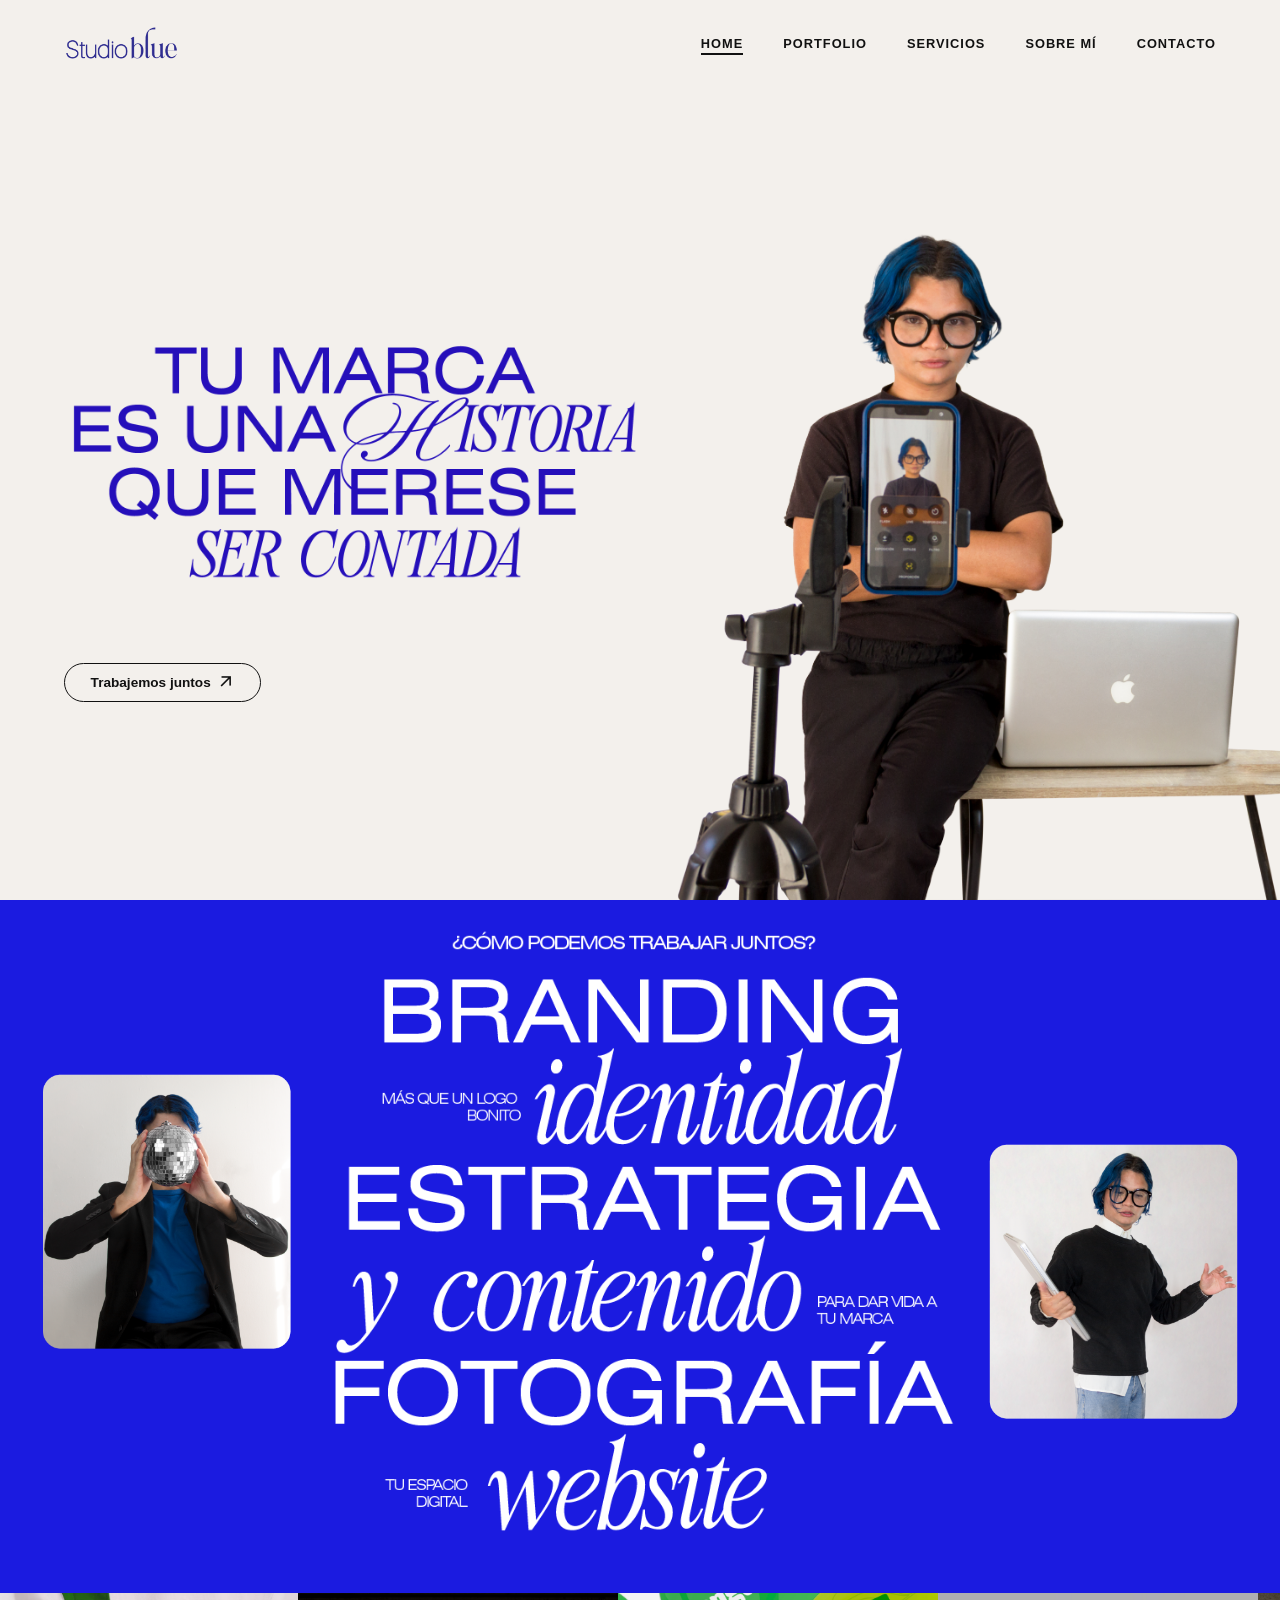
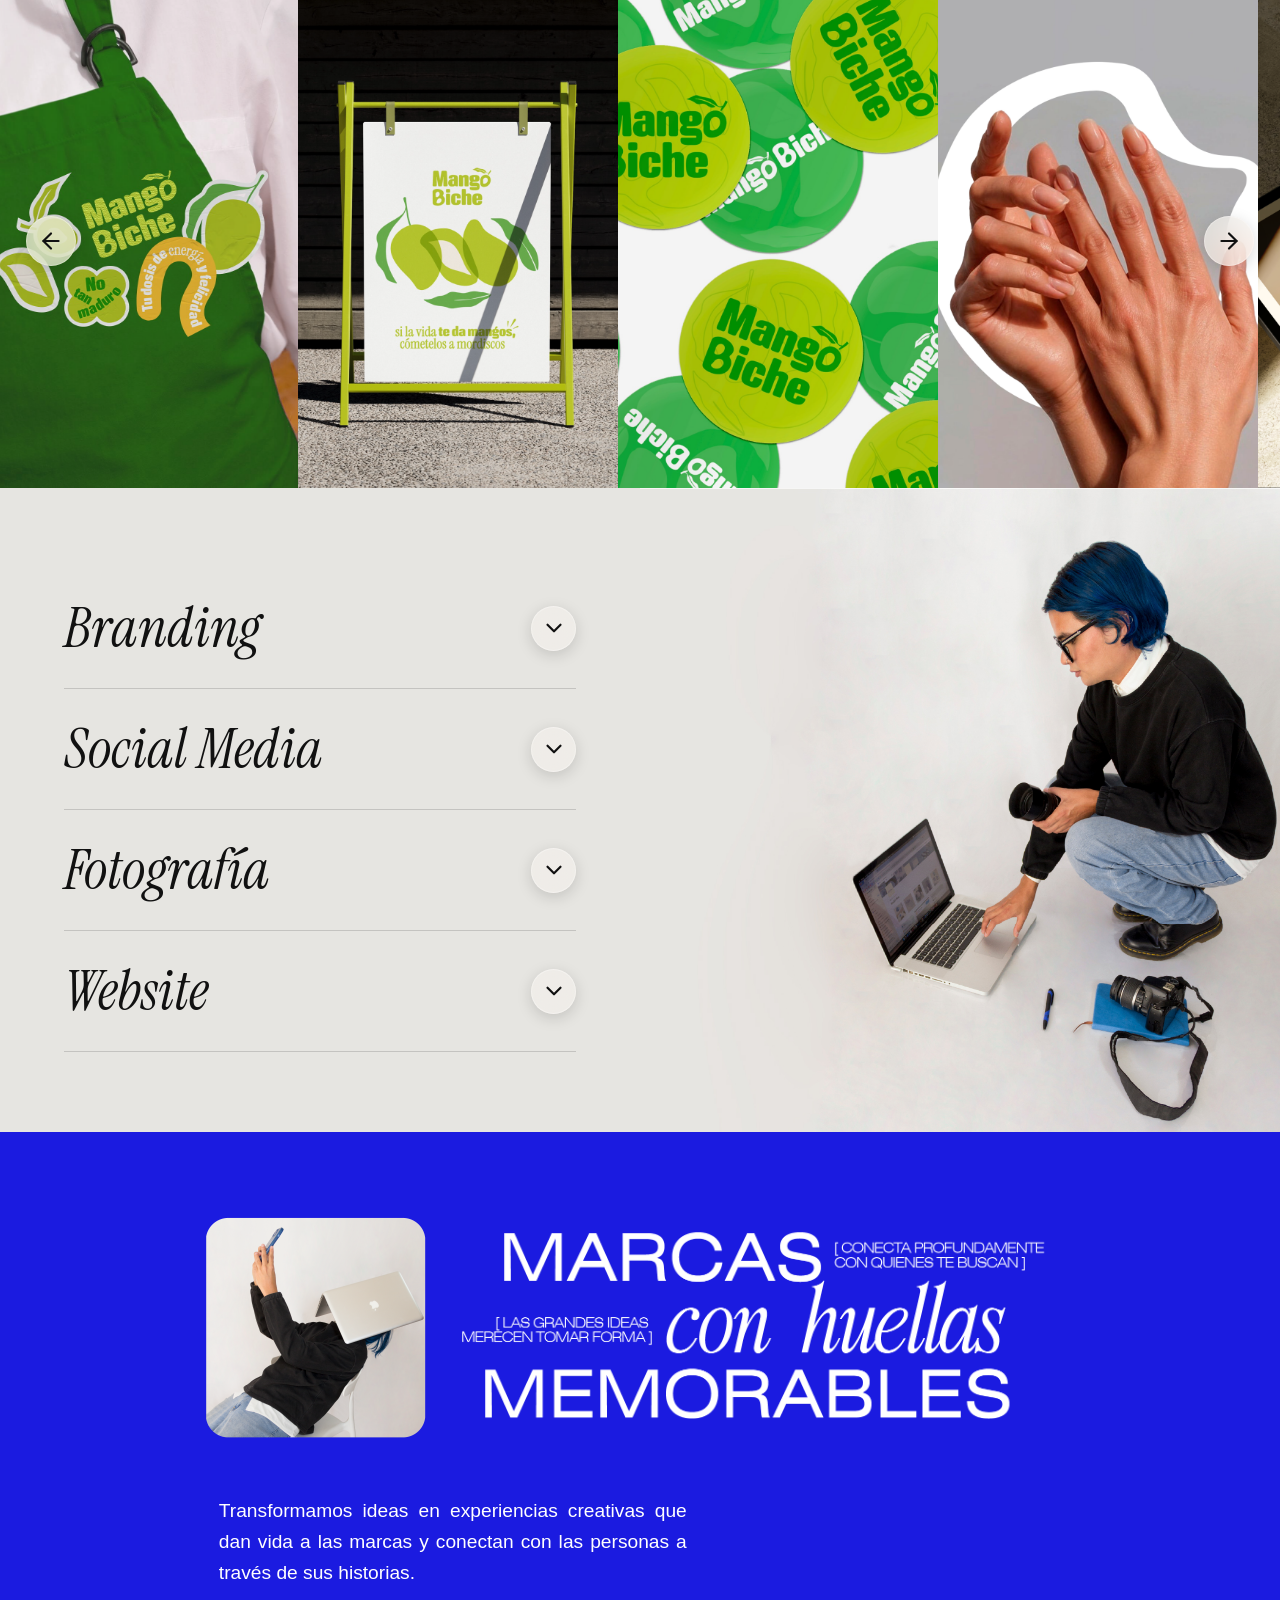
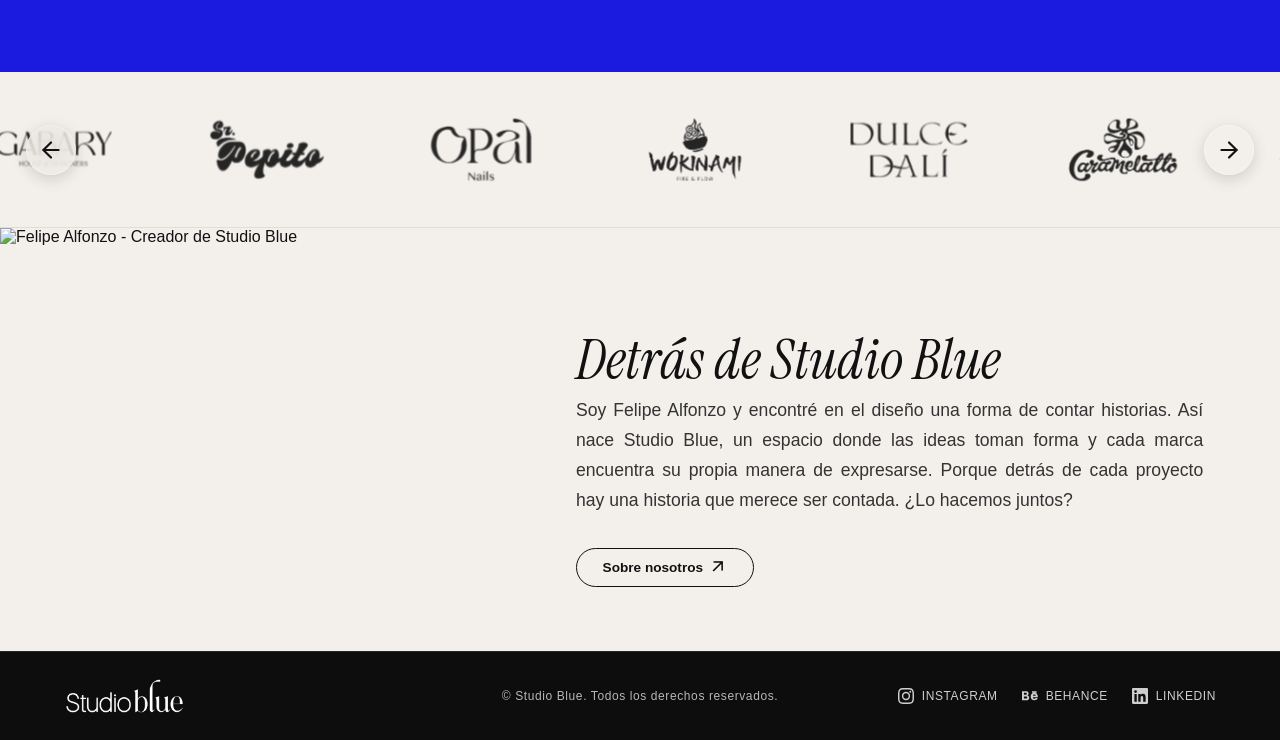
==== commit 7df974a6: "mejora footer y sobre mi" ====
--- a/test/index.html
+++ b/test/index.html
@@ -256,18 +256,21 @@
   <!-- Sección Sobre Mí -->
   <section class="about-section" id="sobre-mi">
     <div class="about-image">
-      <img src="img/sobre-mi.jpg" alt="Felipe Alfonzo - Creador de Studio Blue">
-    </div>
-    <div class="about-content">
-    <h2><em>Detrás de <span class="brand-name">Studio Blue</span></em></h2>
-      <p>
-        Soy Felipe Alfonzo y encontré en el diseño una forma de contar historias. Así nace Studio Blue, un espacio donde las ideas toman forma y cada marca encuentra su propia manera de expresarse. Porque detrás de cada proyecto hay una historia que merece ser contada. ¿Lo hacemos juntos?
-      </p>
+      <img src="img/sobre-mi.png" alt="Felipe Alfonzo - Creador de Studio Blue">
+    </div>
+<div class="about-content">
+  <h2><em>Detrás de <span class="brand-name">Studio Blue</span></em></h2>
+
+  <div class="about-text-block">
+    <p>
+      Soy Felipe Alfonzo y encontré en el diseño una forma de contar historias. Así nace Studio Blue, un espacio donde las ideas toman forma y cada marca encuentra su propia manera de expresarse. Porque detrás de cada proyecto hay una historia que merece ser contada. ¿Lo hacemos juntos?
+    </p>
     <a href="#contacto" class="btn-secondary">
       Sobre nosotros
       <span class="material-symbols-outlined">arrow_outward</span>
     </a>
-    </div>
+  </div>
+</div>
   </section>
 
   <!-- Footer / Pie de Página -->
--- a/test/style.css
+++ b/test/style.css
@@ -599,48 +599,47 @@
 
 /* --- SECCIÓN SOBRE MÍ (PC) --- */
 .about-section {
+  --about-image-width: 40%;  /* 👈 CAMBIA ESTE VALOR para ajustar el tamaño */
+
   display: grid;
-  grid-template-columns: 1fr 1fr;
-  padding: 0; 
+  grid-template-columns: var(--about-image-width) 1fr;
+  padding: 0;
   background-color: var(--bg-light);
-  align-items: stretch; 
-  min-height: 550px; /* NUEVO: Obliga a la sección a tener una altura decente para que la foto se vea bien */
+  align-items: stretch;
 }
 
 .about-image {
-  position: relative; 
-  width: 100%;
-  height: 100%;
+  width: 100%;
 }
 
 .about-image img {
-  position: absolute;
-  top: 0;
-  left: 0;
-  width: 100%;
-  height: 100%;
-  object-fit: cover;
-  /* NUEVO: Cambiamos 'center left' por 'center top' o 'center' para que priorice la parte superior (cara/torso) al recortar */
-  object-position: center top; 
-  display: block;
-}
-
-/* Espaciado del texto (reducido de 5rem a 4rem para que la sección sea menos alta) */
+  width: 100%;
+  height: auto;       /* mantiene la proporción, sin recortar */
+  object-fit: contain;
+  display: block;     /* evita el pequeño hueco inferior de las imágenes */
+
+}
+
 .about-content {
-  padding: 4rem 10% 4rem 4rem; 
+  padding: 6rem 10% 4rem 4rem;
   display: flex;
   flex-direction: column;
-  justify-content: center;
+  justify-content: space-between; /* título arriba, bloque de texto abajo */
   align-items: flex-start;
 }
-
 
 .about-content h2 em {
   font-family: var(--font-serif);
   font-size: 3.5rem;
   font-weight: 400;
   display: block;
-  margin-bottom: 1.5rem;
+  margin-bottom: 0;
+}
+
+.about-text-block {
+  display: flex;
+  flex-direction: column;
+  align-items: flex-start;
 }
 
 .about-content h2 em .brand-name {
@@ -648,7 +647,7 @@
 }
 
 .about-content p {
-  font-size: 0.95rem;
+  font-size: 1.10rem;
   line-height: 1.7;
   color: #333;
   margin-bottom: 2rem;
@@ -722,6 +721,7 @@
 
 .footer-copy {
   color: rgba(255, 255, 255, 0.7);
+  text-align: center;
 }
 
 .footer-links {
@@ -749,10 +749,23 @@
 
 @media (min-width: 768px) {
   .footer-container {
-    flex-direction: row;
-  }
-}
-
+    display: grid;
+    grid-template-columns: 1fr auto 1fr; /* lados iguales, centro automático */
+    align-items: center;
+  }
+
+  .footer-logo {
+    justify-self: start;
+  }
+
+  .footer-copy {
+    text-align: center;
+  }
+
+  .footer-links {
+    justify-self: end;
+  }
+}
 /* --- CARRUSEL DE PORTAFOLIO (A SANGRE Y SIN HUECOS) --- */
 .portfolio-carousel-section {
   position: relative;
@@ -881,7 +894,7 @@
   
 /* --- BANNER STATEMENT (MÓVIL) ESPACIADOS --- */
   .blue-banner-statement {
-    padding: 2.5rem 5%; /* Mucho menos espacio arriba y abajo en móvil */
+    padding: 3.5rem 5%; /* Mucho menos espacio arriba y abajo en móvil */
     min-height: auto;   /* Anula la regla de altura mínima para que la caja abrace al contenido */
   }
 
@@ -923,6 +936,15 @@
     width: 100%; /* Obliga al texto a expandirse hasta los bordes para alinearse correctamente */
   }
 
+.about-content h2 em {
+  margin-bottom: 1.5rem; /* 👈 ajusta este valor a tu gusto */
+}
+
+  .about-text-block {
+  align-items: center;
+  width: 100%;
+}
+
   .card-left, .card-right {
     transform: none; /* Desactiva el desplazamiento en móviles para mejor ajuste */
     display: none;
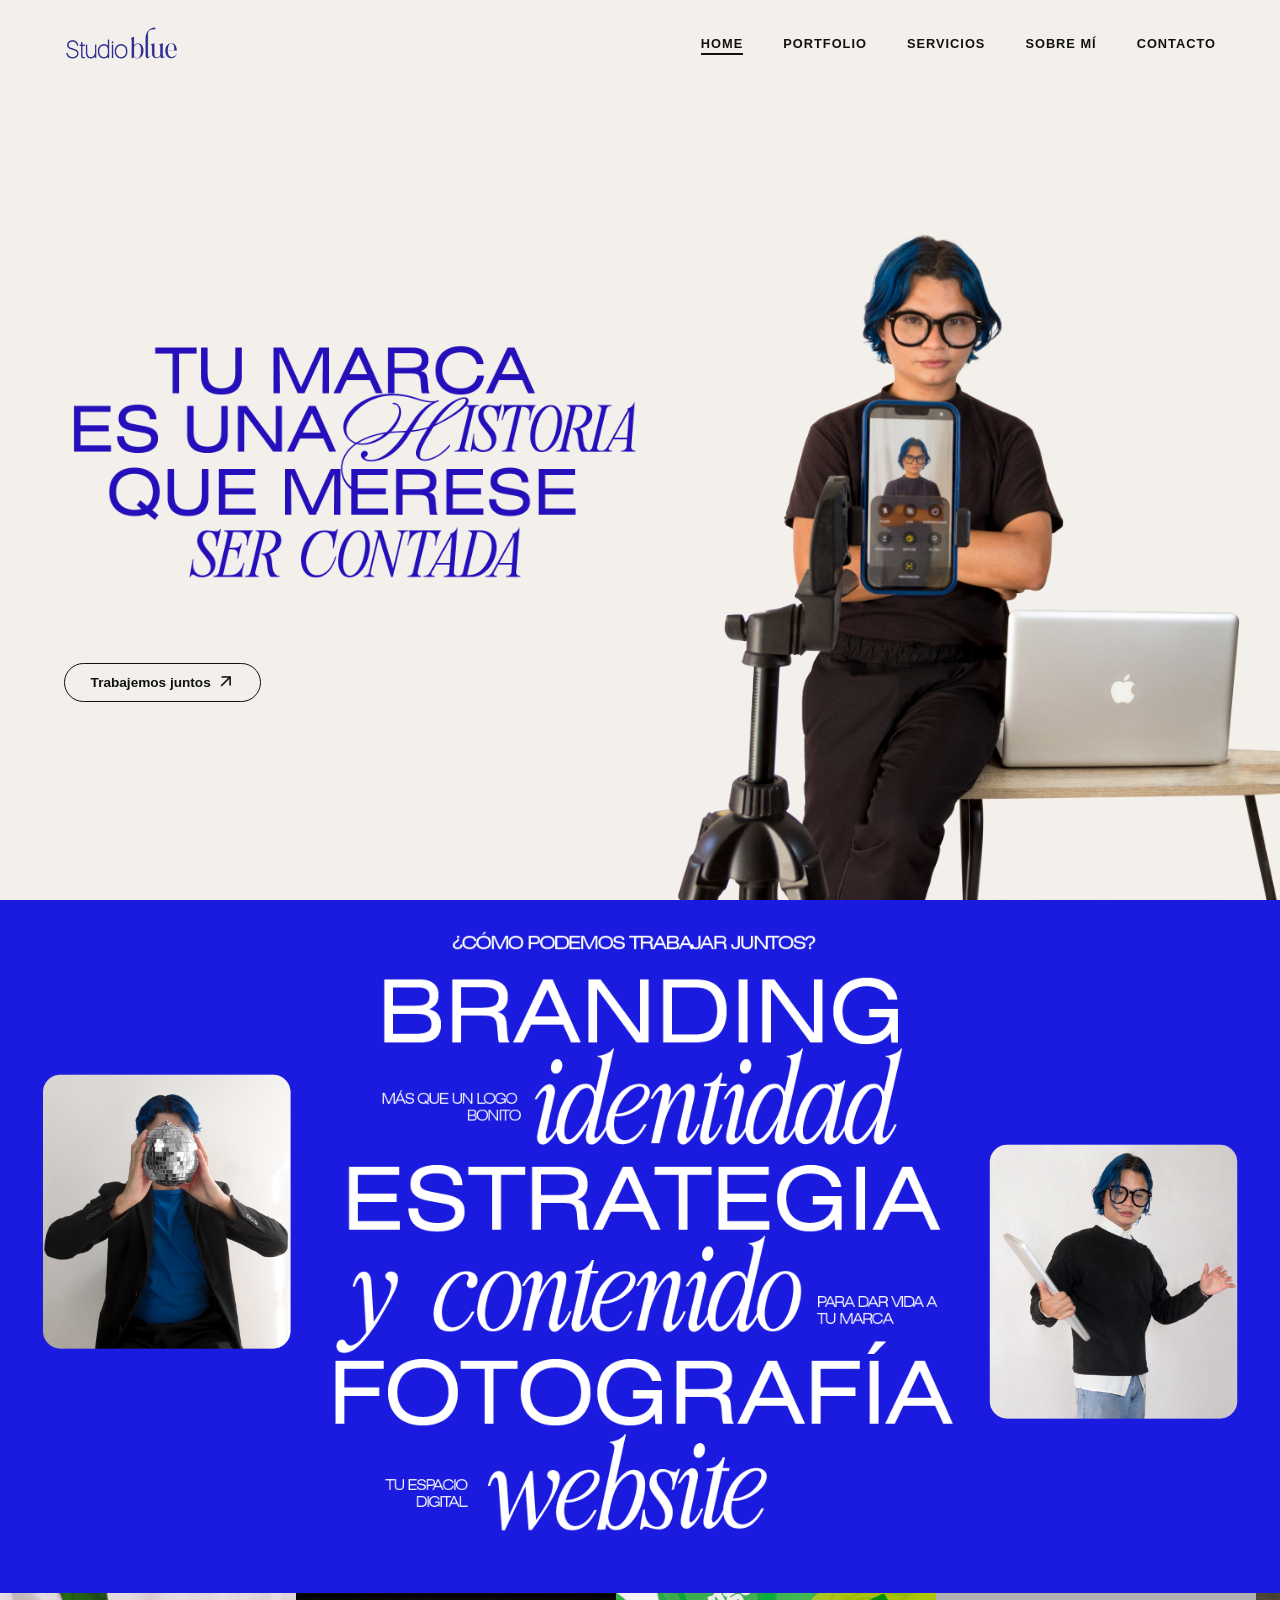
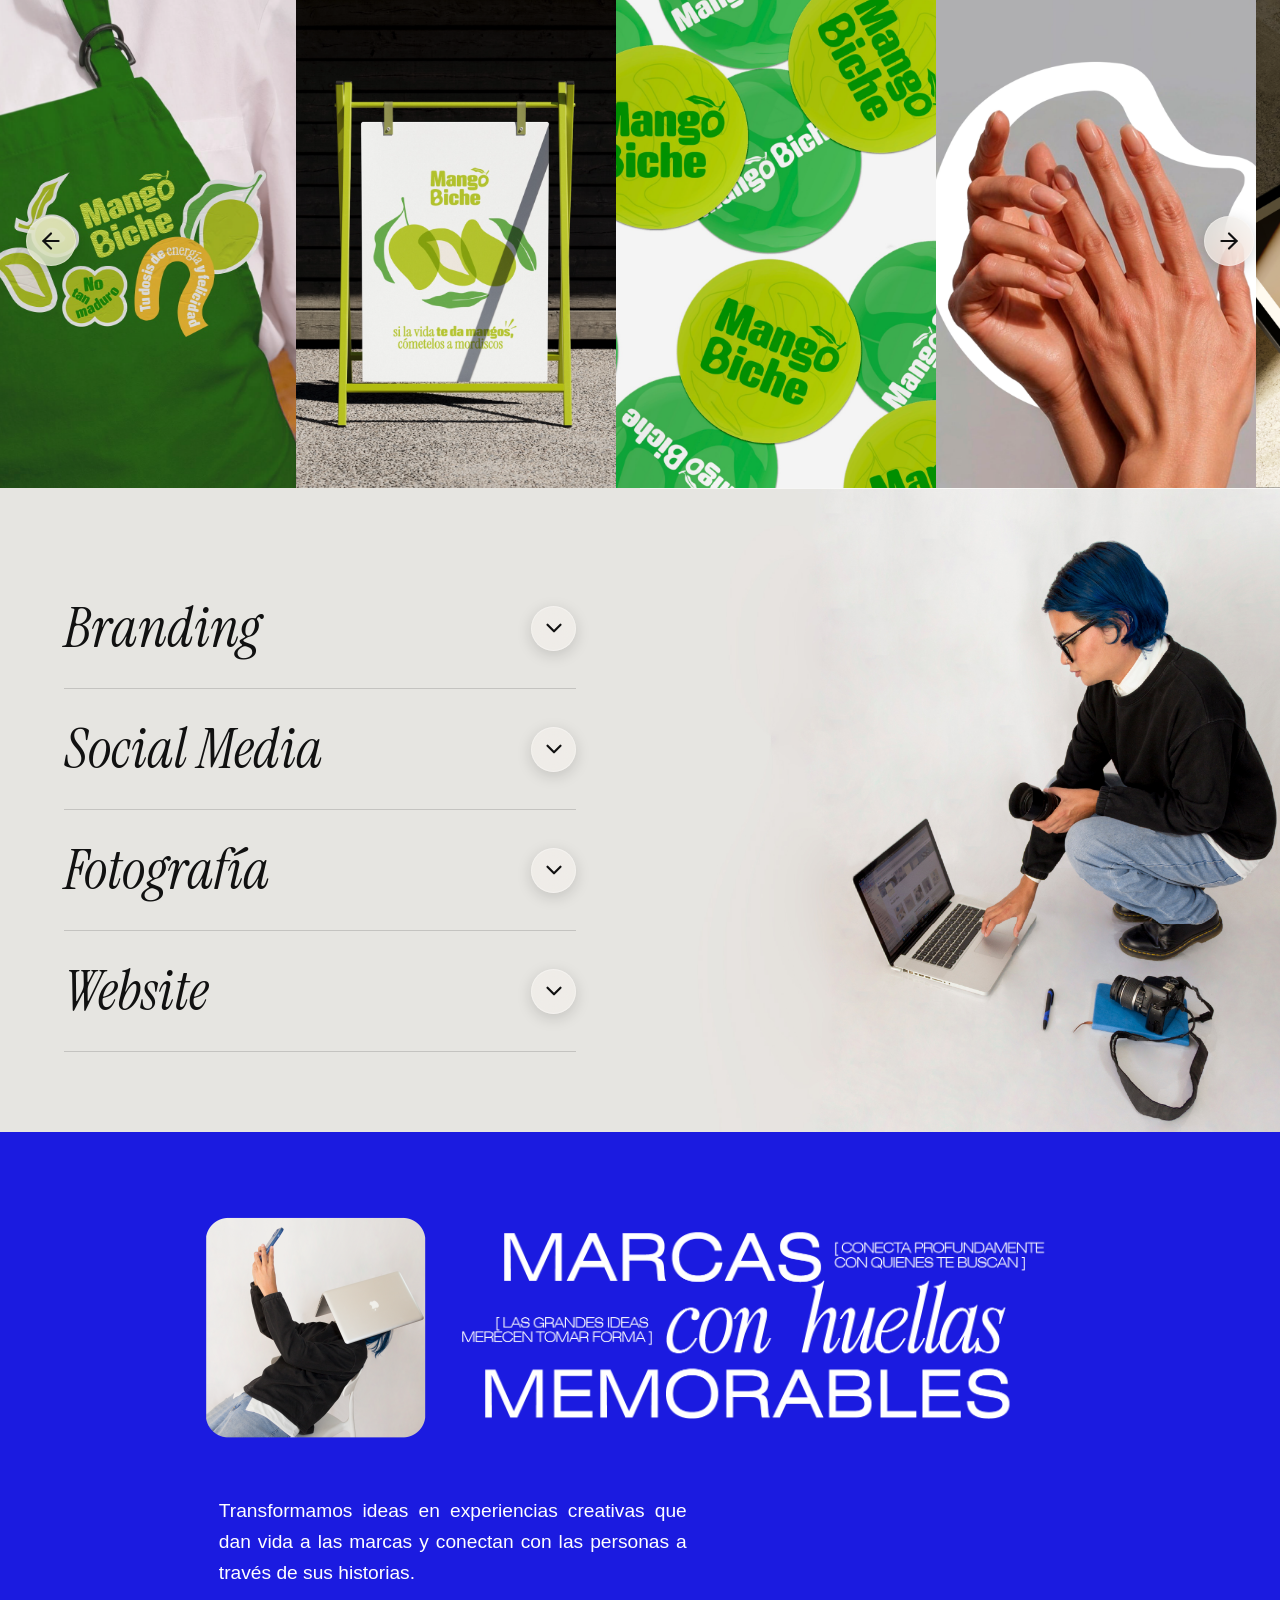
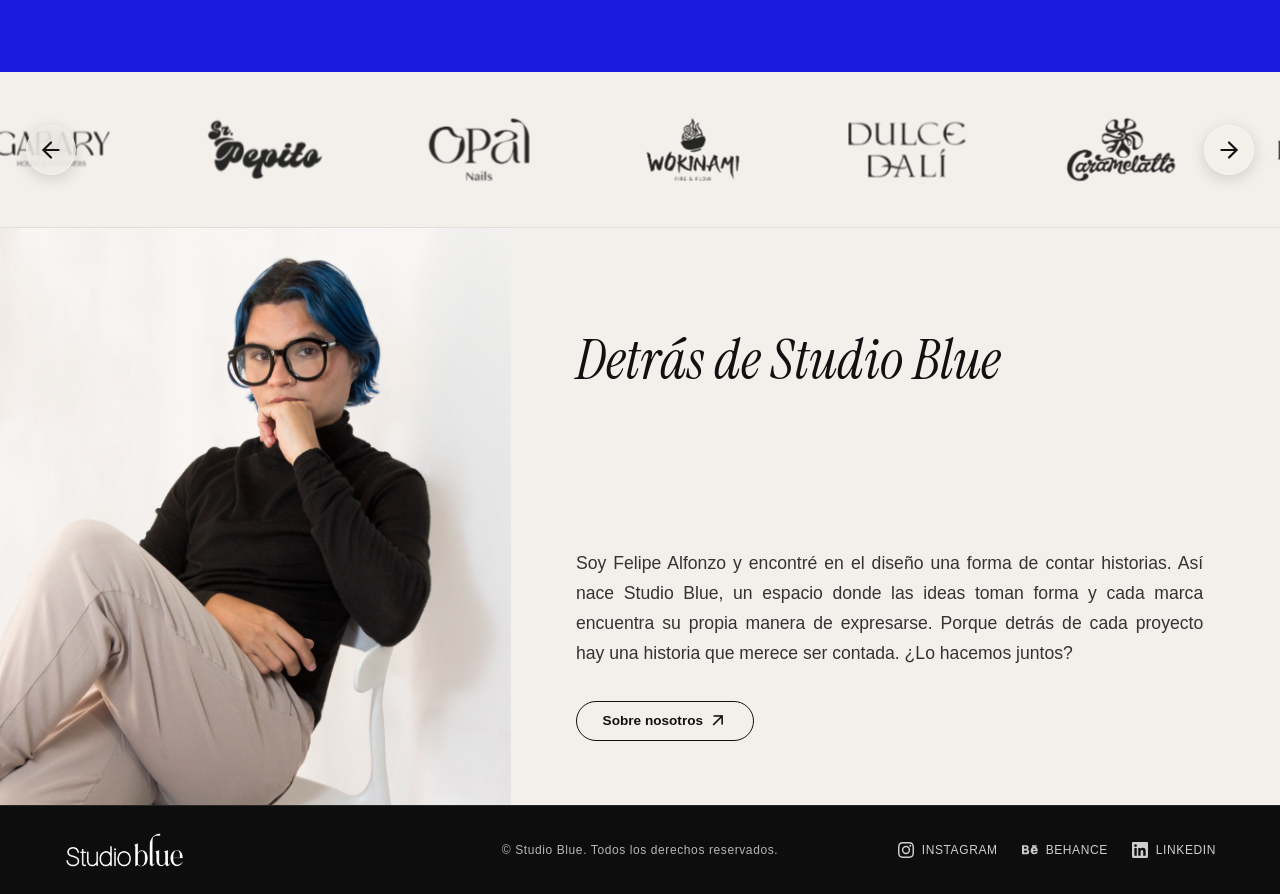
==== commit 370e235d: "cambio index sobremi" ====
--- a/test/index.html
+++ b/test/index.html
@@ -256,7 +256,7 @@
   <!-- Sección Sobre Mí -->
   <section class="about-section" id="sobre-mi">
     <div class="about-image">
-      <img src="img/sobre-mi.png" alt="Felipe Alfonzo - Creador de Studio Blue">
+      <img src="img/Sobre-mi.png" alt="Felipe Alfonzo - Creador de Studio Blue">
     </div>
 <div class="about-content">
   <h2><em>Detrás de <span class="brand-name">Studio Blue</span></em></h2>
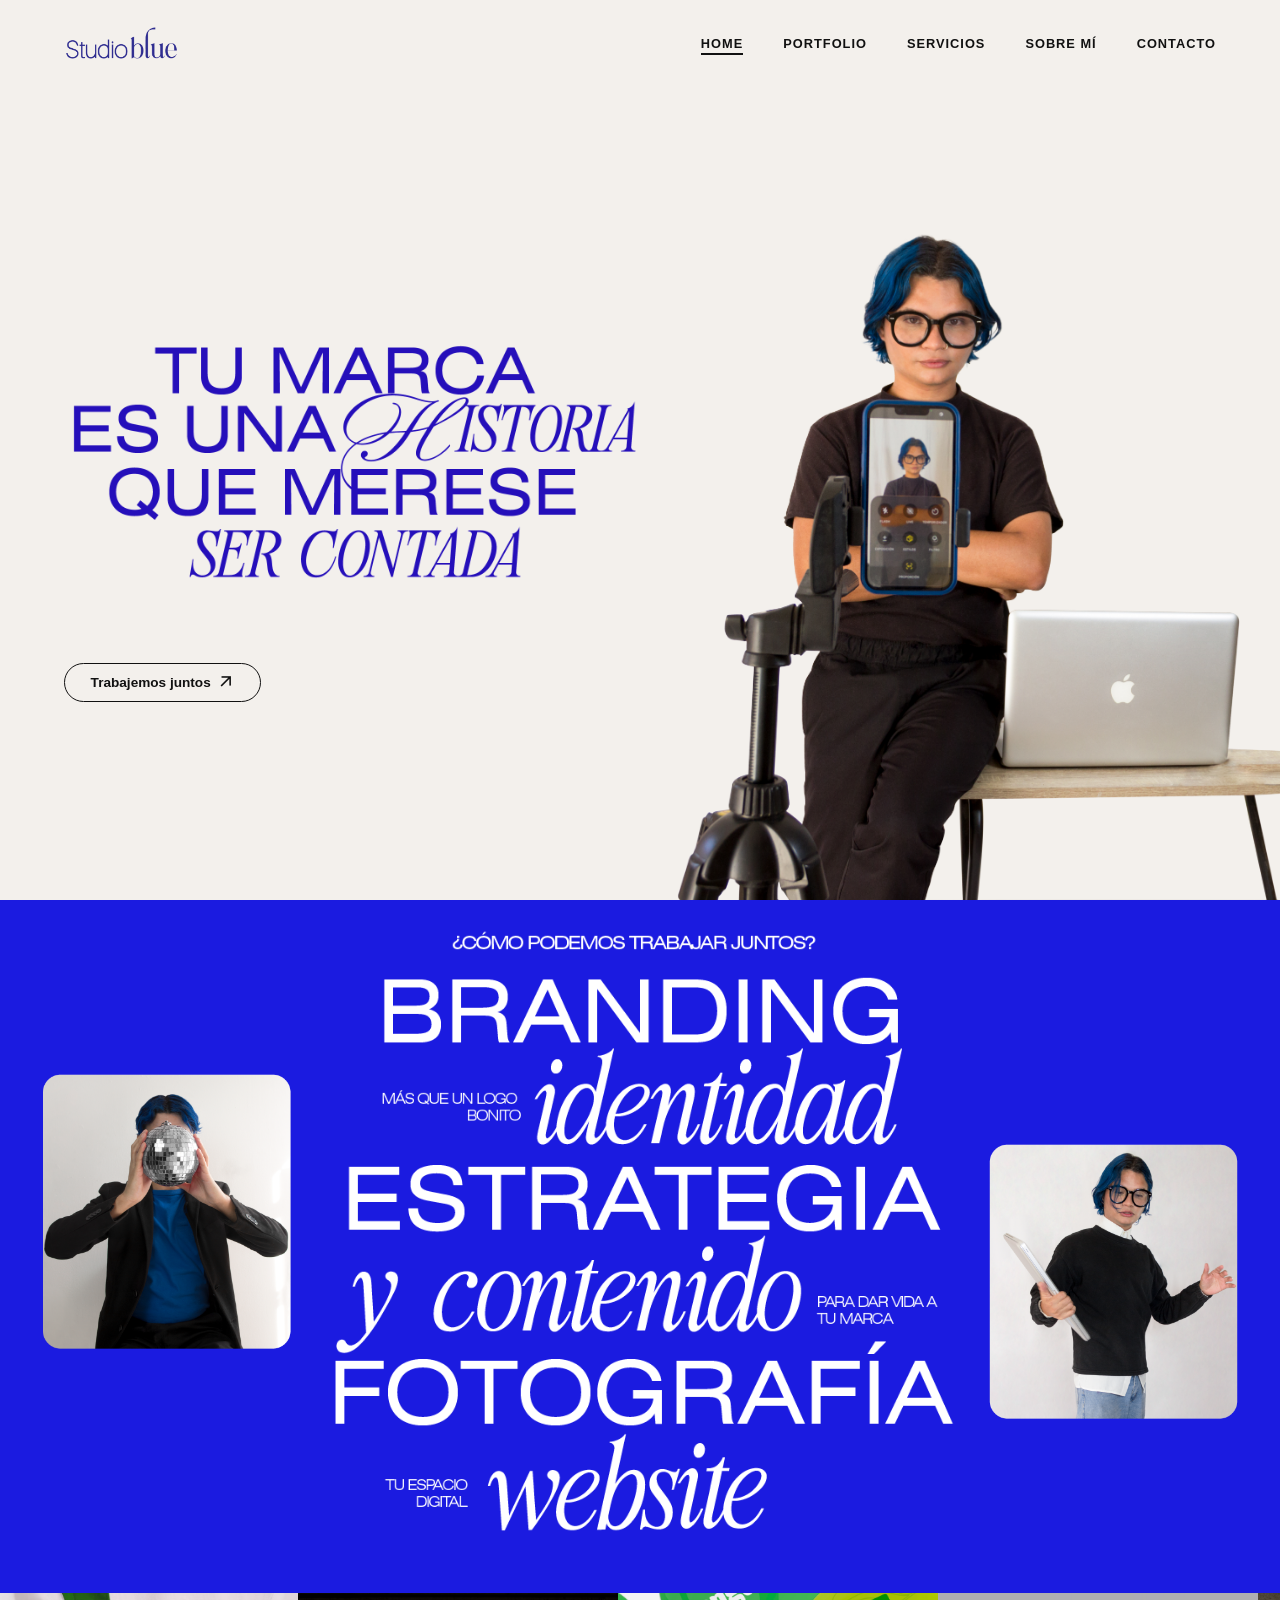
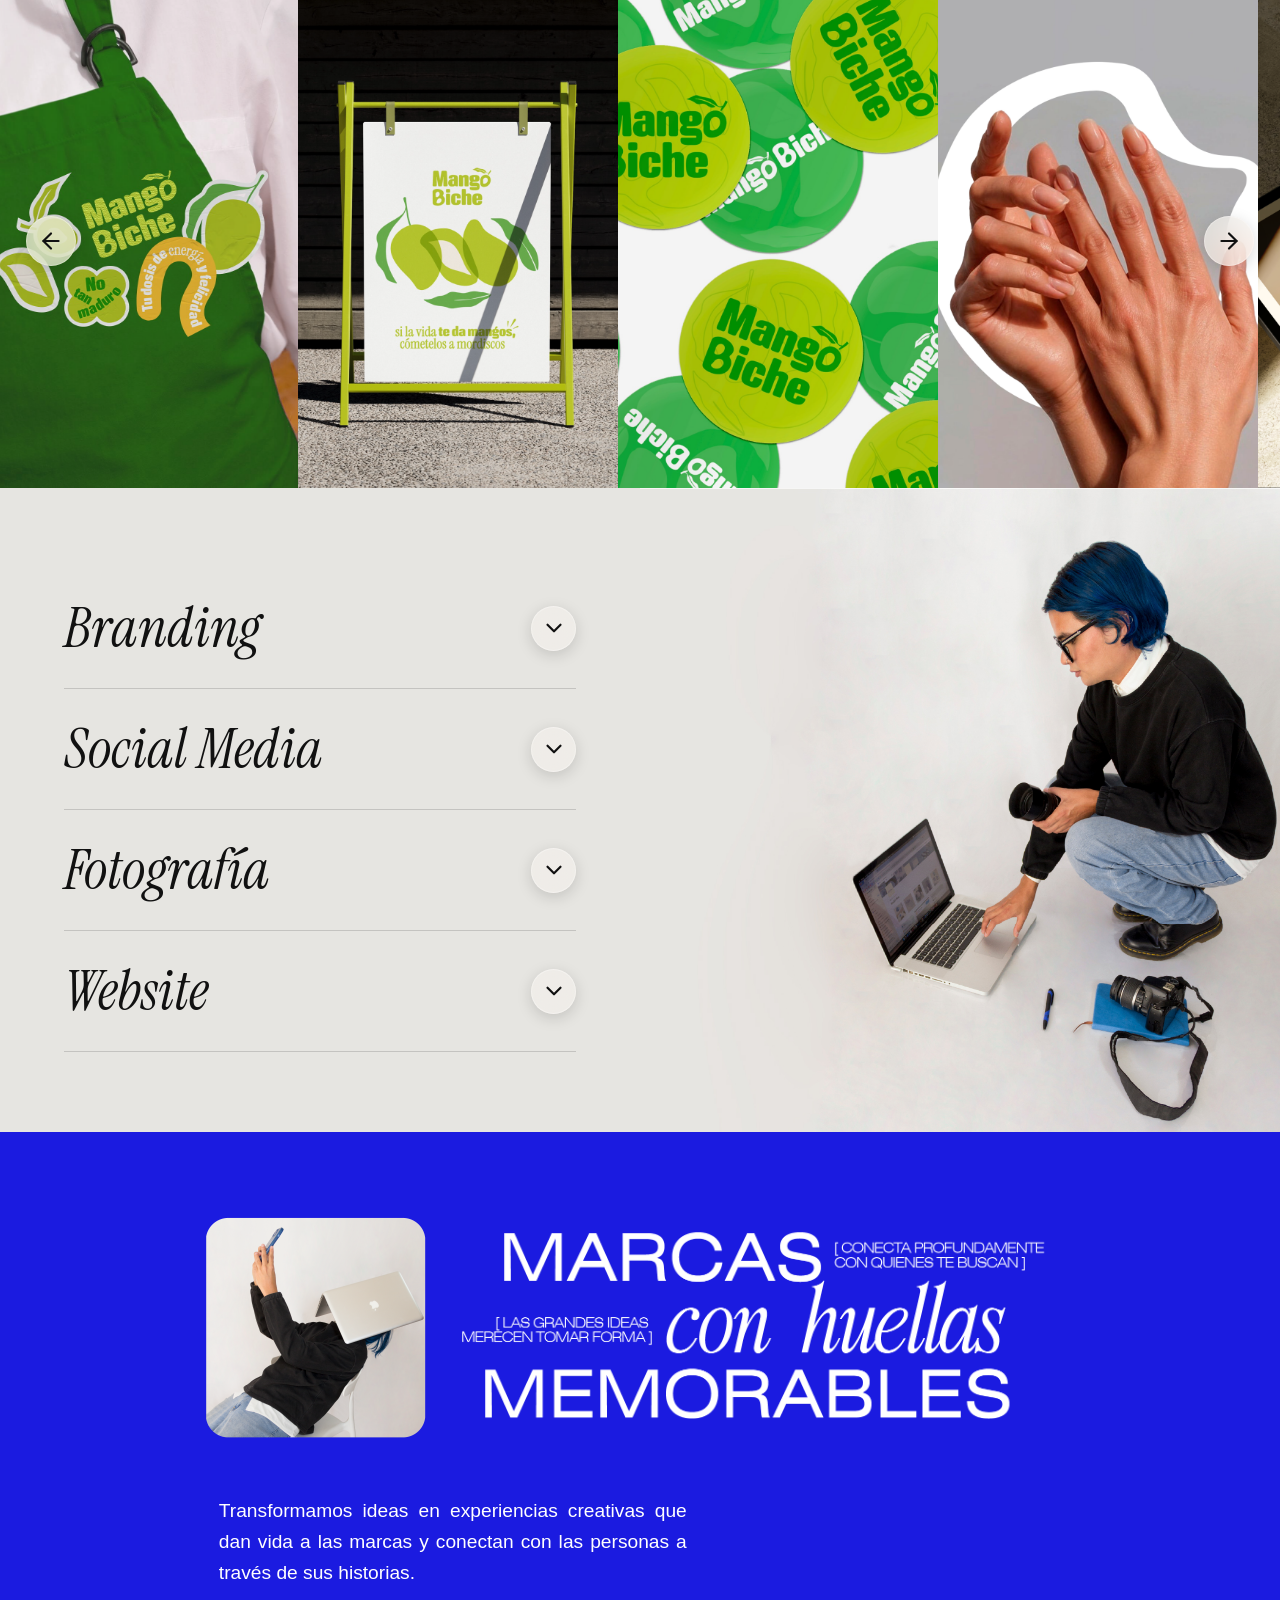
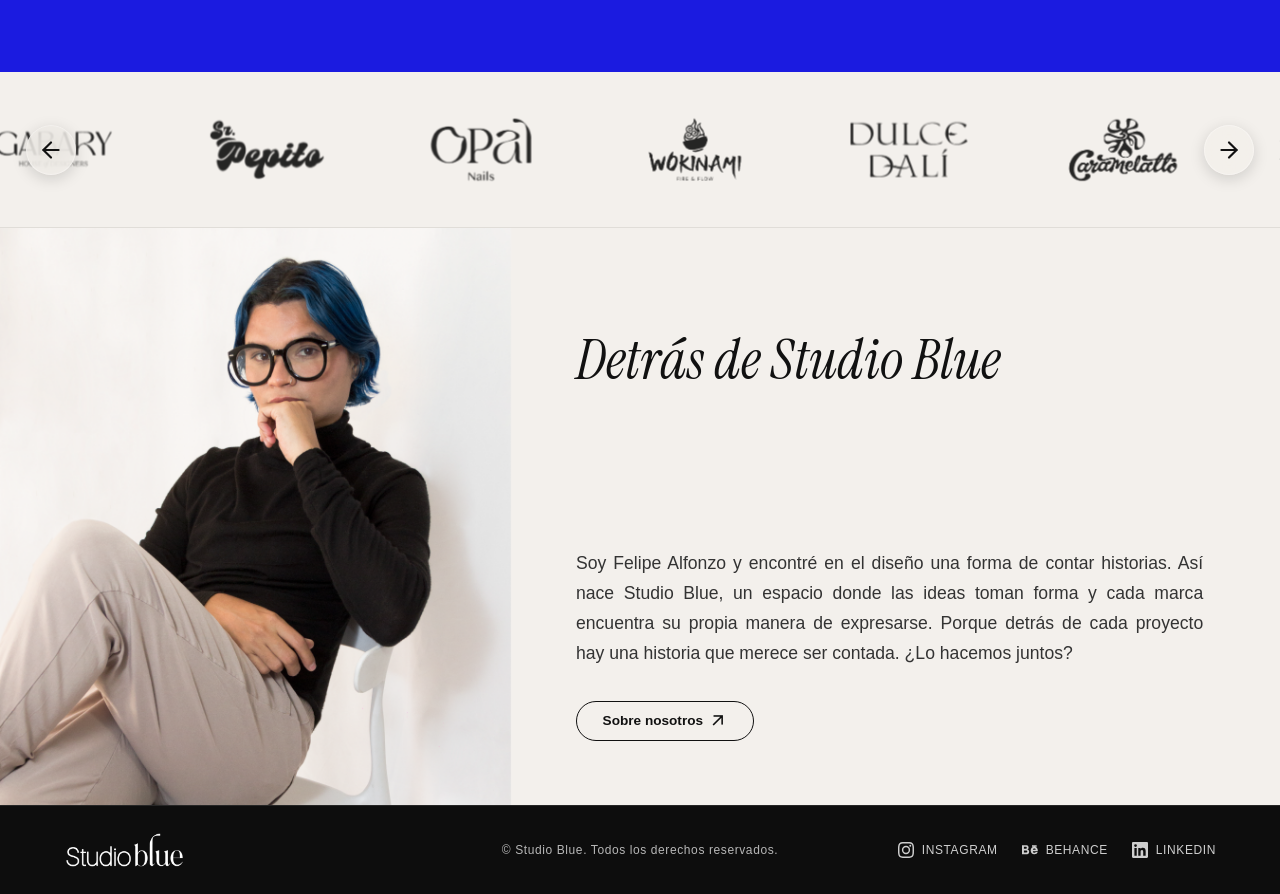
==== commit 91dc1149: "crear carpeta nosotros" ====
--- a/test/index.html
+++ b/test/index.html
@@ -241,14 +241,14 @@
 
     <div class="logo-slider">
       <div class="logo-track">
-        <a href="https://ejemplo.com/gabary" target="_blank" class="logo-item"><img src="img/logos/gabary.png" alt="Gabary"></a>
-        <a href="https://ejemplo.com/pepito" target="_blank" class="logo-item"><img src="img/logos/pepito.png" alt="Pepito"></a>
-        <a href="https://ejemplo.com/opal" target="_blank" class="logo-item"><img src="img/logos/opal.png" alt="Opal Nails"></a>
-        <a href="https://ejemplo.com/wokinami" target="_blank" class="logo-item"><img src="img/logos/wokinami.png" alt="Wokinami"></a>
-        <a href="https://ejemplo.com/dulce-dali" target="_blank" class="logo-item"><img src="img/logos/dulce-dali.png" alt="Dulce Dalí"></a>
-        <a href="https://ejemplo.com/dulce-dali" target="_blank" class="logo-item"><img src="img/logos/Caramelatto.png" alt="Caramelatto"></a>
-        <a href="https://ejemplo.com/dulce-dali" target="_blank" class="logo-item"><img src="img/logos/Logo_Porthos.png" alt="Porthos"></a>
-        <a href="https://ejemplo.com/dulce-dali" target="_blank" class="logo-item"><img src="img/logos/palmero.png" alt="Palmero"></a>
+          <div class="logo-item"><img src="img/logos/gabary.png" alt="Gabary"></div>
+          <div class="logo-item"><img src="img/logos/pepito.png" alt="Pepito"></div>
+          <div class="logo-item"><img src="img/logos/opal.png" alt="Opal Nails"></div>
+          <div class="logo-item"><img src="img/logos/wokinami.png" alt="Wokinami"></div>
+          <div class="logo-item"><img src="img/logos/dulce-dali.png" alt="Dulce Dalí"></div>
+          <div class="logo-item"><img src="img/logos/Caramelatto.png" alt="Caramelatto"></div>
+          <div class="logo-item"><img src="img/logos/Logo_Porthos.png" alt="Porthos"></div>
+          <div class="logo-item"><img src="img/logos/palmero.png" alt="Palmero"></div>
       </div>
     </div>
   </section>
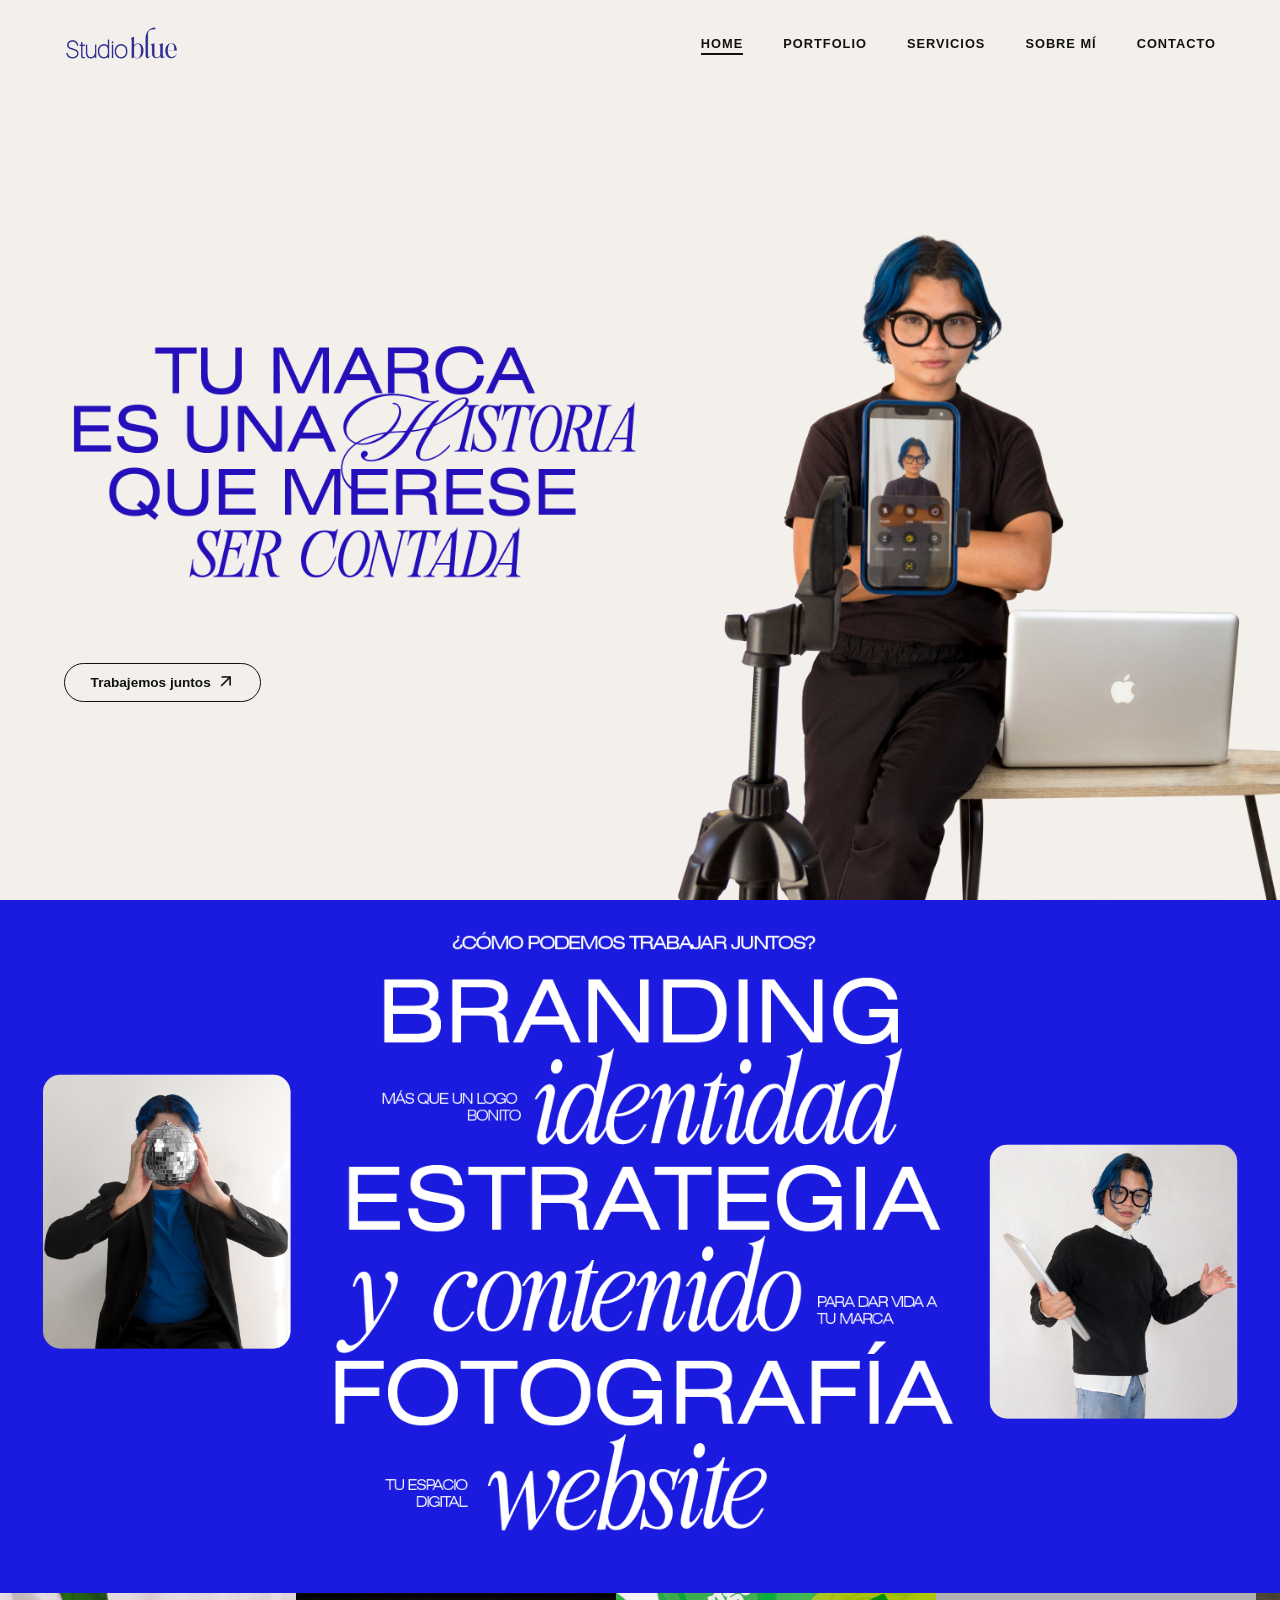
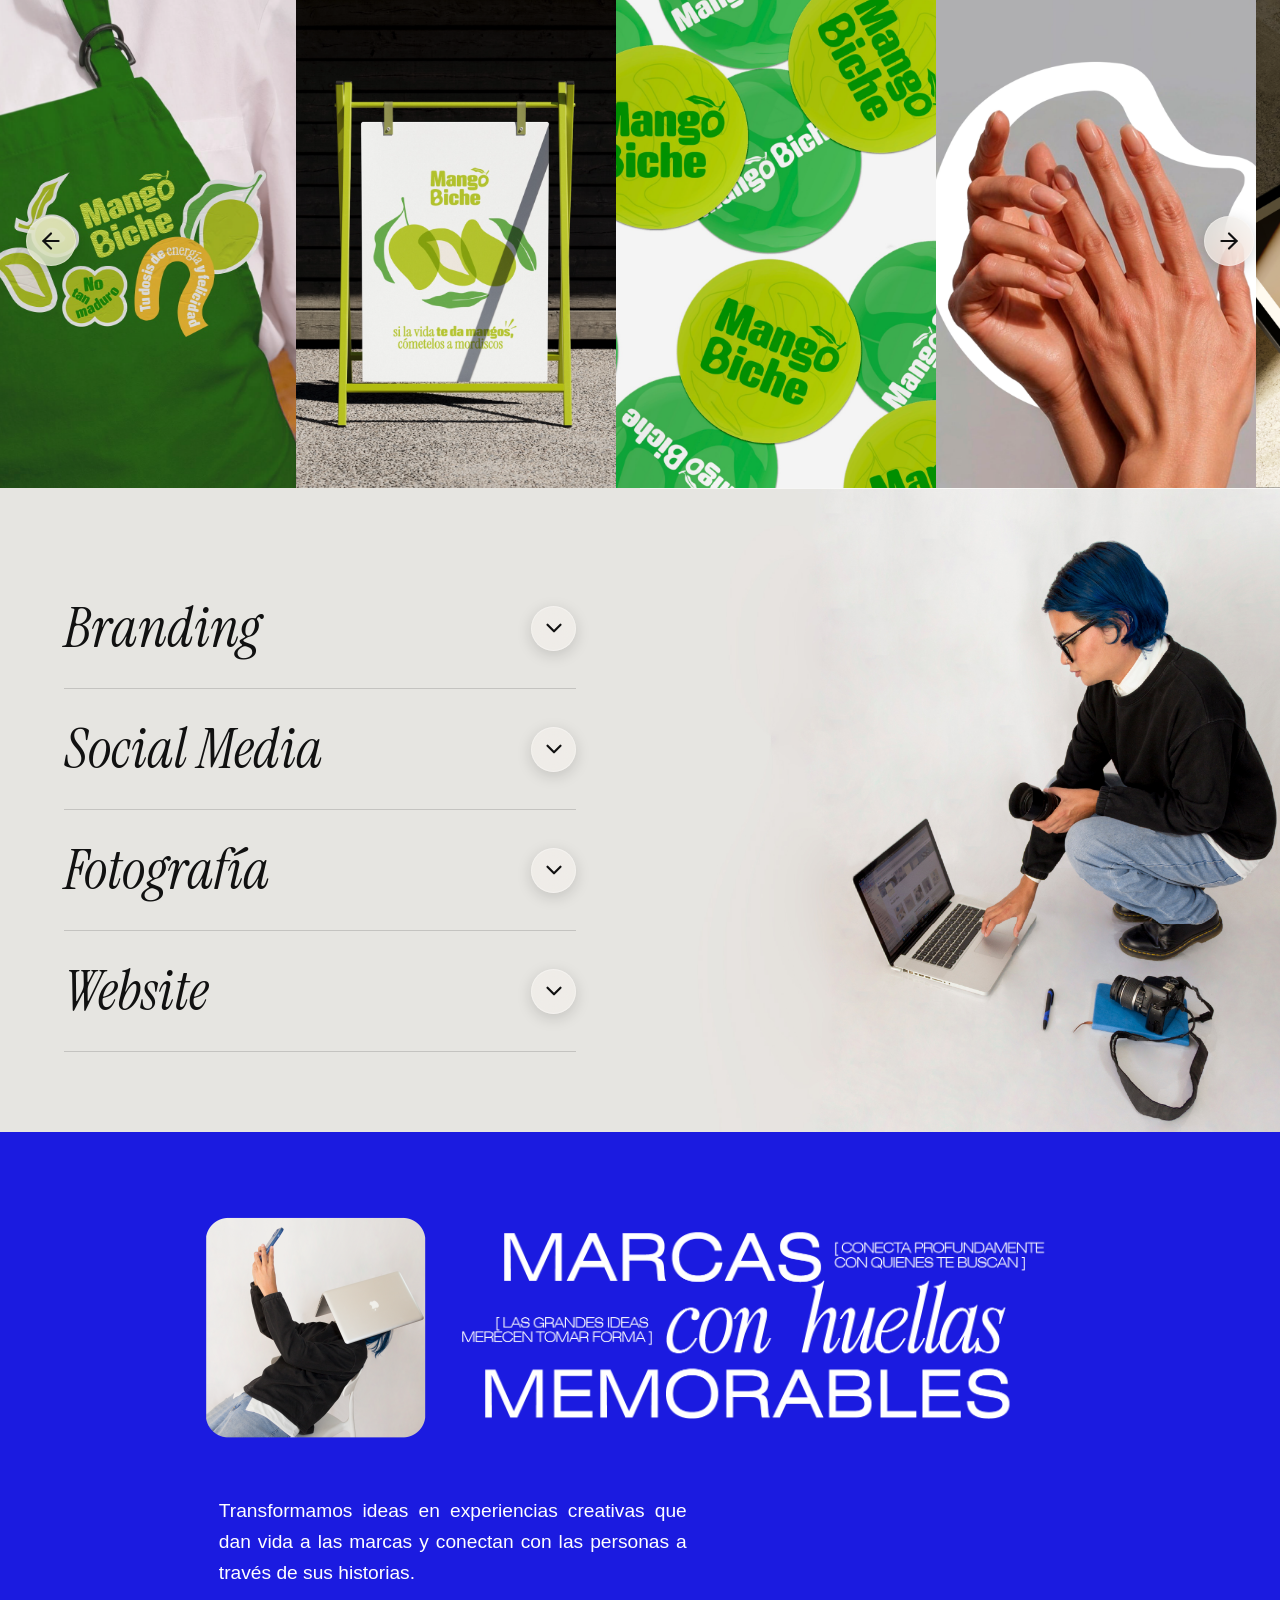
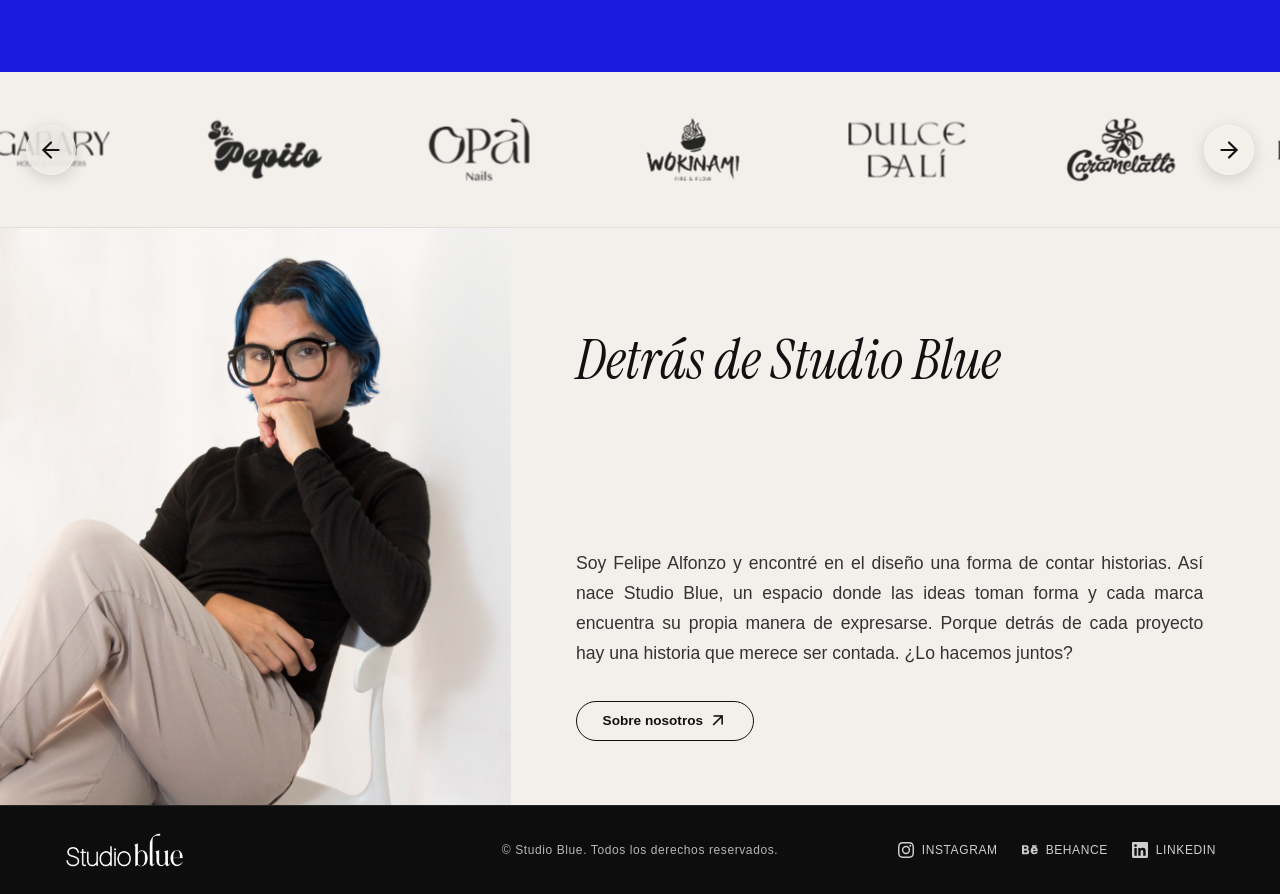
==== commit 62534c42: "agregar link en landing" ====
--- a/test/index.html
+++ b/test/index.html
@@ -265,7 +265,7 @@
     <p>
       Soy Felipe Alfonzo y encontré en el diseño una forma de contar historias. Así nace Studio Blue, un espacio donde las ideas toman forma y cada marca encuentra su propia manera de expresarse. Porque detrás de cada proyecto hay una historia que merece ser contada. ¿Lo hacemos juntos?
     </p>
-    <a href="#contacto" class="btn-secondary">
+    <a href="nosotros.html" class="btn-secondary">
       Sobre nosotros
       <span class="material-symbols-outlined">arrow_outward</span>
     </a>
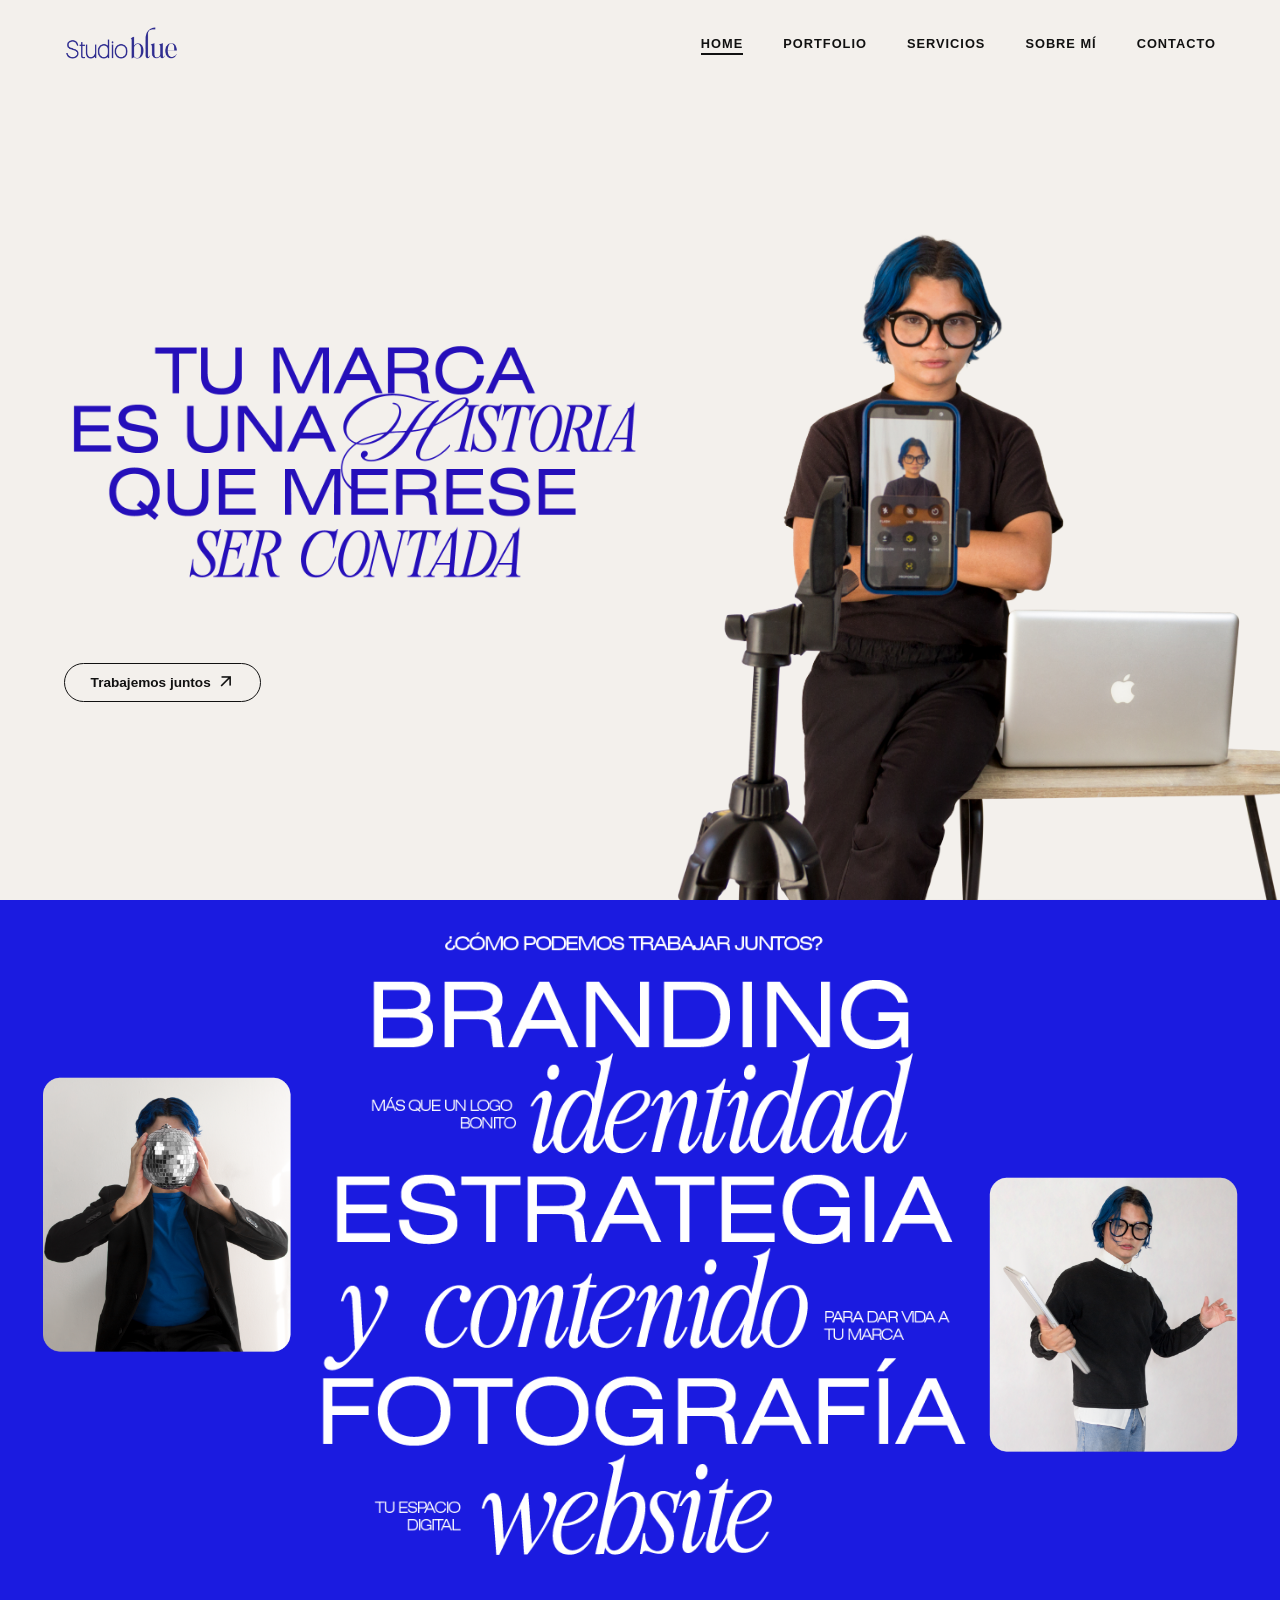
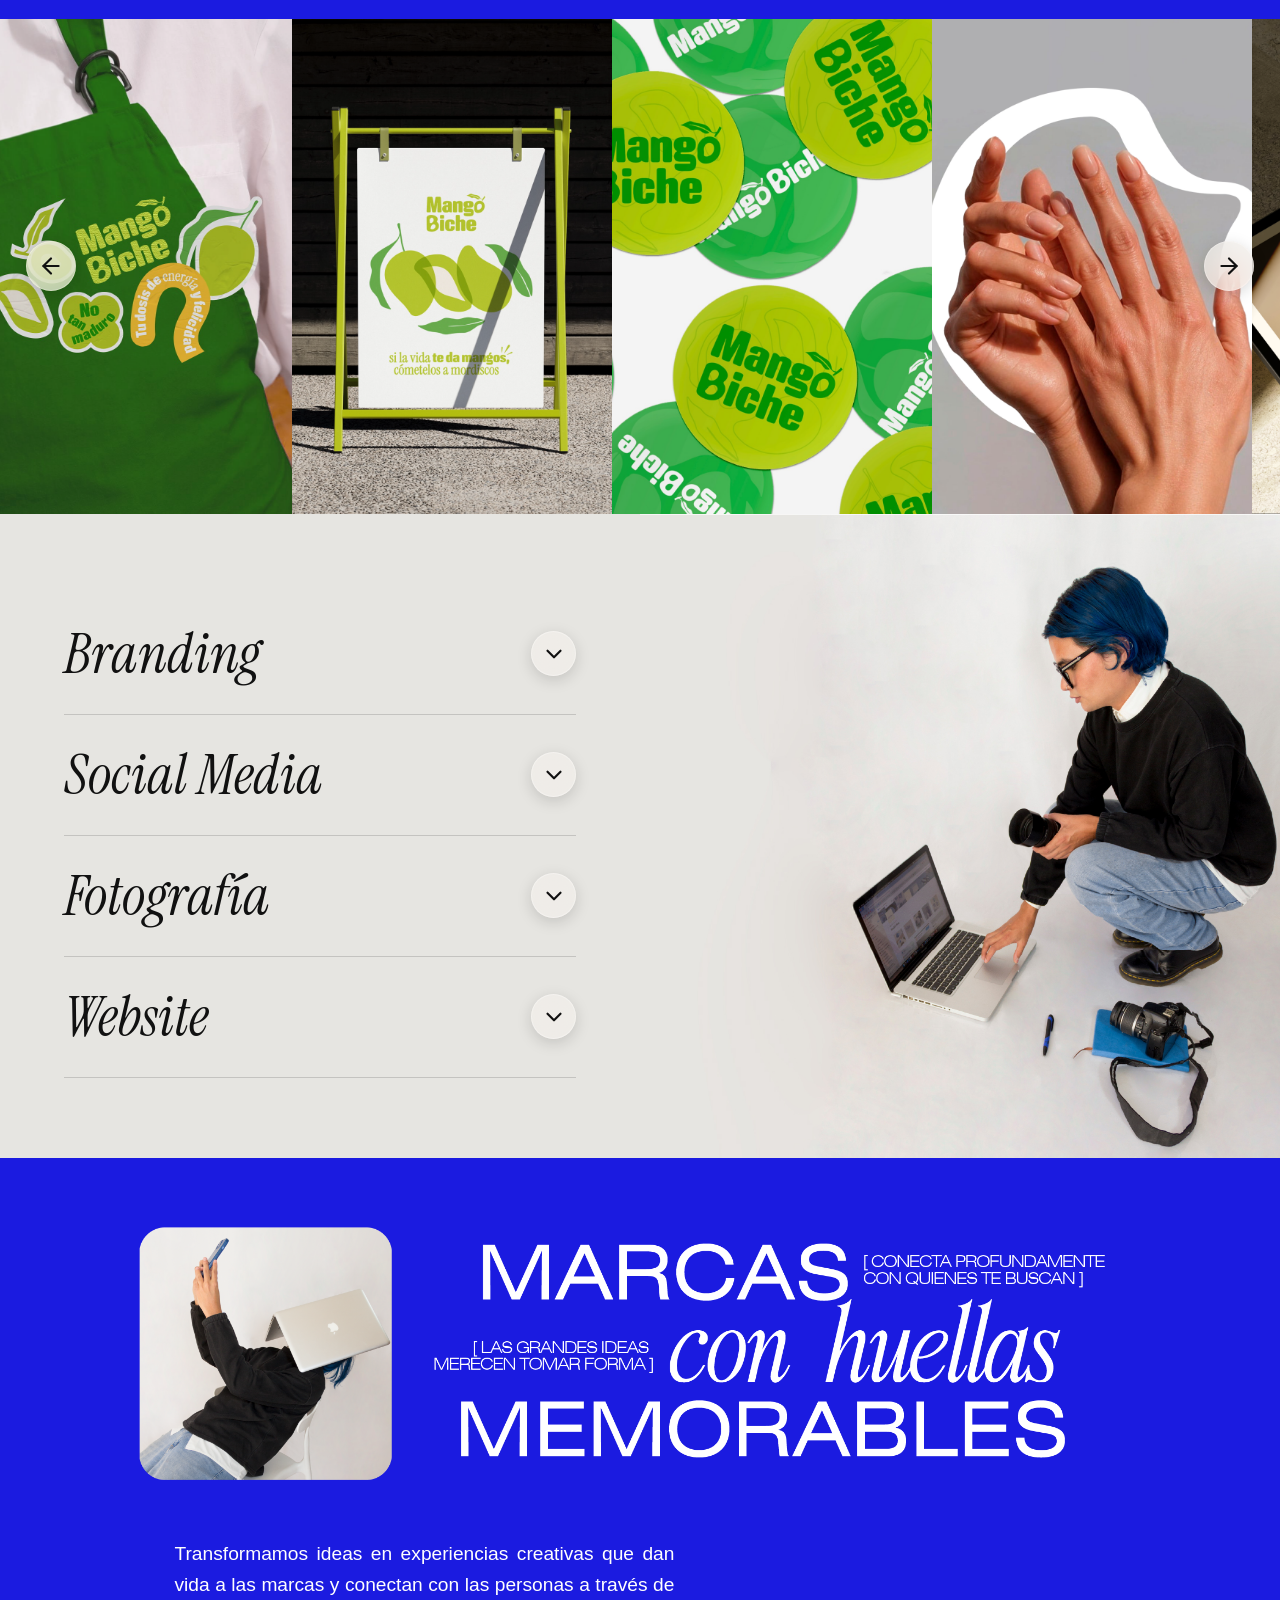
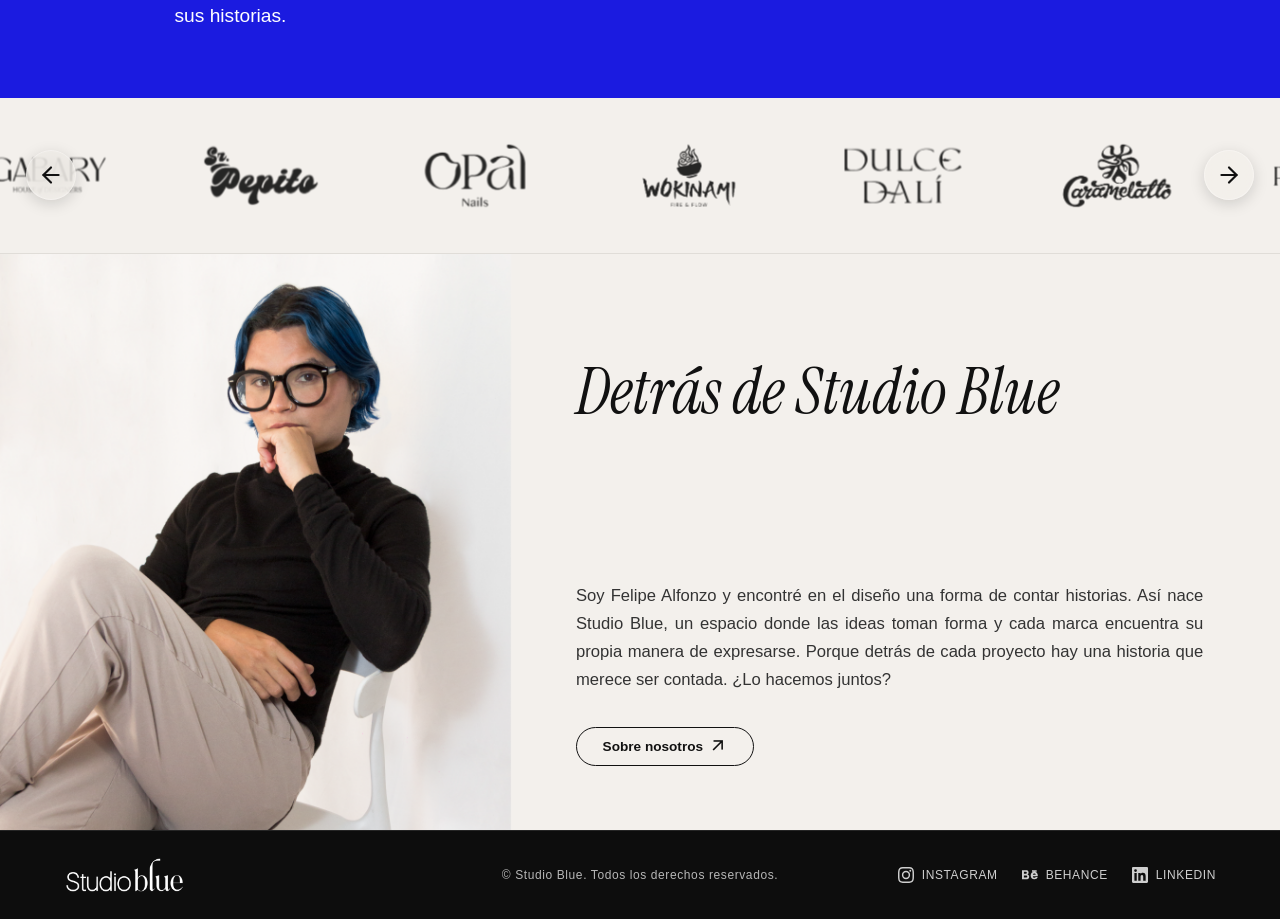
==== commit 1f2d3e5f: "mejora en textos y proporciones" ====
--- a/test/index.html
+++ b/test/index.html
@@ -137,7 +137,7 @@
         </div>
         <div class="service-content">
           <div class="service-text">
-            <p>Lorem ipsum dolor sit amet, consectetur adipiscing elit. Suspendisse varius enim in eros elementum tristique. Duis cursus, mi quis viverra ornare, eros dolor interdum nulla.</p>
+            <p>Una marca es mucho más estética: es una historia con alma que merece ser contada. Desarrollamos cada concepto y elemento gráfico para que tu marca sea memorable, coherente y conecte con tu audiencia ideal desde el primer contacto.</p>
           </div>
         </div>
       </div>
@@ -154,7 +154,7 @@
         </div>
         <div class="service-content">
           <div class="service-text">
-            <p>Lorem ipsum dolor sit amet, consectetur adipiscing elit. Suspendisse varius enim in eros elementum tristique. Duis cursus, mi quis viverra ornare, eros dolor interdum nulla.</p>
+            <p>Diseñamos estrategias y contenido visual impactante para redes sociales. Transformamos la esencia de tu marca en una presencia digital activa y atractiva que fomenta la comunidad y aumenta tu alcance de forma auténtica.</p>
           </div>
         </div>
       </div>
@@ -171,7 +171,7 @@
         </div>
         <div class="service-content">
           <div class="service-text">
-            <p>Lorem ipsum dolor sit amet, consectetur adipiscing elit. Suspendisse varius enim in eros elementum tristique. Duis cursus, mi quis viverra ornare, eros dolor interdum nulla.</p>
+            <p>Capturamos la esencia de tu negocio y tus productos con una mirada profesional y estética. Creamos imágenes que cuentan historias, elevan el valor de tu marca y generan una conexión visual genuina.</p>
           </div>
         </div>
       </div>
@@ -188,7 +188,7 @@
         </div>
         <div class="service-content">
           <div class="service-text">
-            <p>Lorem ipsum dolor sit amet, consectetur adipiscing elit. Suspendisse varius enim in eros elementum tristique. Duis cursus, mi quis viverra ornare, eros dolor interdum nulla.</p>
+            <p>Llevamos la identidad de tu marca en un espacio digital funcional, estético y coherente, pensado para reflejar profesionalidad y generar una conexión genuina con quienes te visitan.</p>
           </div>
         </div>
       </div>
--- a/test/style.css
+++ b/test/style.css
@@ -290,7 +290,7 @@
 .blue-banner-grid {
   display: grid;
   grid-template-columns: auto auto auto;
-  gap: 0.8rem;
+  gap: 0rem;
   align-items: center;
   justify-content: center;
   max-width: 100%;
@@ -298,29 +298,30 @@
 
 /* TAMAÑO MÁS GRANDE Y ADAPTATIVO EN PANTALLAS DE PC */
 .photo-card {
-  width: clamp(220px, 22vw, 340px); /* Crece proporcionalmente en monitores medianos/grandes */
+  width: auto;          /* la caja abraza a la imagen */
   flex-shrink: 0;
 }
 
 .photo-card img {
-  border-radius: 0;           /* Elimina las esquinas redondeadas/marco */
-  box-shadow: none;          /* Elimina cualquier sombra exterior */
-  border: none;              /* Asegura que no haya bordes definidos */
-  outline: none;             /* Elimina contornos de enfoque o selección */
+  width: auto;
   height: auto;
+  max-width: clamp(220px, 22vw, 340px);  /* mismo límite de ancho que tenías */
   max-height: 480px;
-  width: 100%;
-  object-fit: cover;
-  background: transparent;   /* Mantiene el fondo limpio */
+  object-fit: contain;
+  border-radius: 0;
+  box-shadow: none;
+  border: none;
+  outline: none;
+  background: transparent;
 }
 
 /* MANTIENE POSICIONAMIENTO ESCALONADO RESPECTO A TEXTO-SERVICIOS */
 .card-left {
-  transform: translateY(-35px); /* Aumentado ligeramente para compensar el mayor tamaño */
+  transform: translateY(-45px); /* Aumentado ligeramente para compensar el mayor tamaño */
 }
 
 .card-right {
-  transform: translateY(35px);
+  transform: translateY(55px);
 }
 
 /* IMAGEN CENTRAL EN TAMAÑO MÁXIMO */
@@ -332,11 +333,10 @@
 }
 
 .services-text-image img {
-  width: 100%;
-  max-width: 900px;
+  width: auto;        /* la caja se ajusta al tamaño real de la imagen */
+  max-width: 100%;
   height: auto;
-  max-height: 82vh;
-  object-fit: contain;
+  max-height: 80vh;
   display: block;
 }
 
@@ -471,7 +471,7 @@
 
 .statement-wrapper {
   width: 100%;
-  max-width: 1200px; /* Limita el ancho máximo para que no se pegue demasiado a los bordes de pantallas gigantes */
+  max-width: 1600px; /* Limita el ancho máximo para que no se pegue demasiado a los bordes de pantallas gigantes */
   display: flex;
   justify-content: center; /* Garantiza que el contenido interno se mueva al centro */
   margin: 0 auto;          /* Centra automáticamente el envoltorio */
@@ -480,7 +480,7 @@
 /* LA CAJA MAESTRA QUE CONTIENE FOTOS Y TEXTO */
 .statement-content-box {
   width: 100%;
-  max-width: 1000px;       /* Ancho total de tu diseño */
+  max-width: 1350px;       /* Ancho total de tu diseño */
   display: flex;
   flex-direction: column;
   align-items: center;     /* CAMBIO CLAVE: Fuerza a que los elementos internos (como el bloque de texto con su margen) se centren globalmente como un solo bloque */
@@ -511,10 +511,11 @@
 }
 
 .statement-text-wrapper {
-  width: 50%;          /* Ocupa la mitad exacta bajo las imágenes */
-  align-self: flex-start; /* Se alinea con el inicio de la imagen "memorable" */
-  padding-left: 2rem;  /* 👈 AQUÍ CONTROLAS EL MARGEN: Un espacio limpio y responsivo a la izquierda */
-  box-sizing: border-box; /* Asegura que el padding no rompa el ancho del 50% */
+  width: min(500px, 50%);   /* 500px = lo que medía antes (50% de 1000px); en pantallas pequeñas sigue siendo el 50% */
+  align-self: flex-start;
+  margin-left: 5.25%;       /* 👈 alinea el bloque con el borde izquierdo de la foto memorable */
+  padding-left: 0rem;       /* 👈 empuja el texto un poco más a la derecha que la foto */
+  box-sizing: border-box;
 }
 
 /* 4. EL TEXTO SE ALINEA A LA PERFECCIÓN */
@@ -630,7 +631,7 @@
 
 .about-content h2 em {
   font-family: var(--font-serif);
-  font-size: 3.5rem;
+  font-size: clamp(3.5rem, 5vw, 6rem);   /* antes 3.5rem */
   font-weight: 400;
   display: block;
   margin-bottom: 0;
@@ -647,7 +648,7 @@
 }
 
 .about-content p {
-  font-size: 1.10rem;
+  font-size: clamp(0.95rem, 1.3vw, 1.4rem);   /* antes 1.10rem */
   line-height: 1.7;
   color: #333;
   margin-bottom: 2rem;
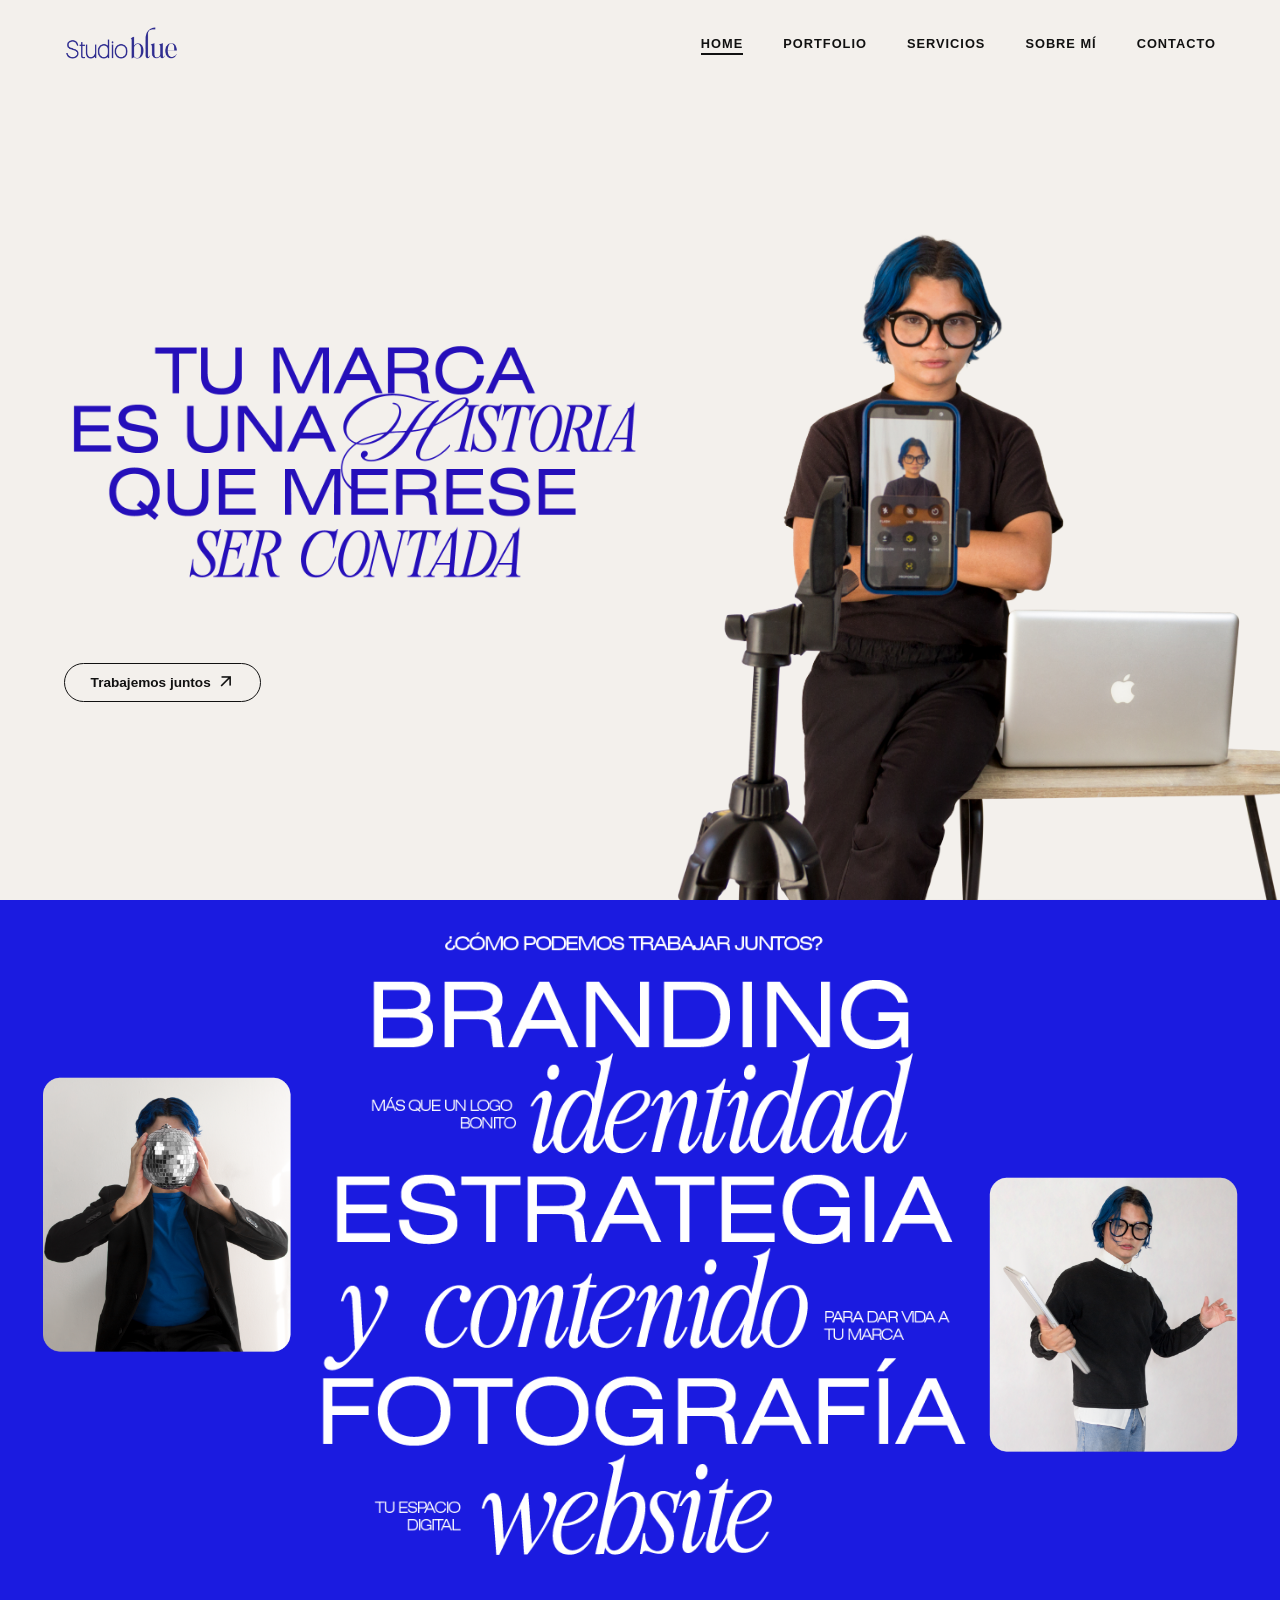
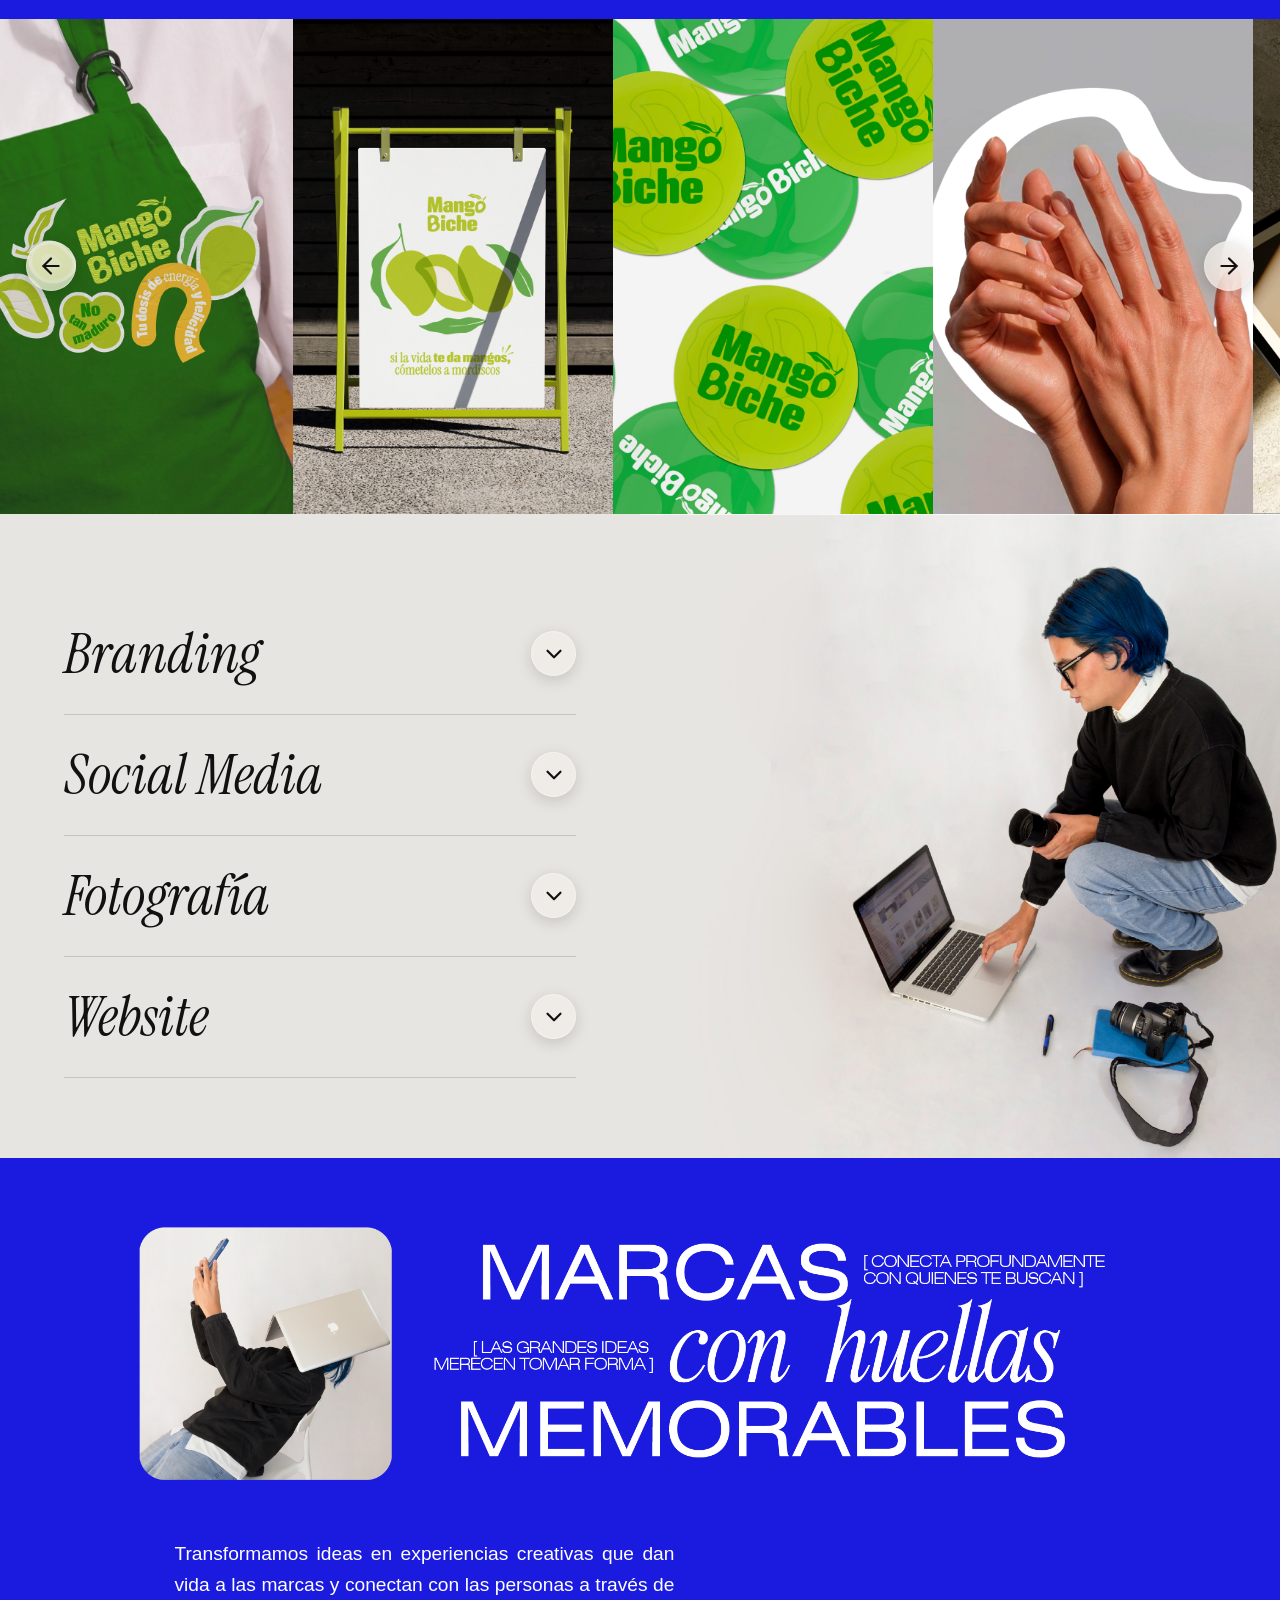
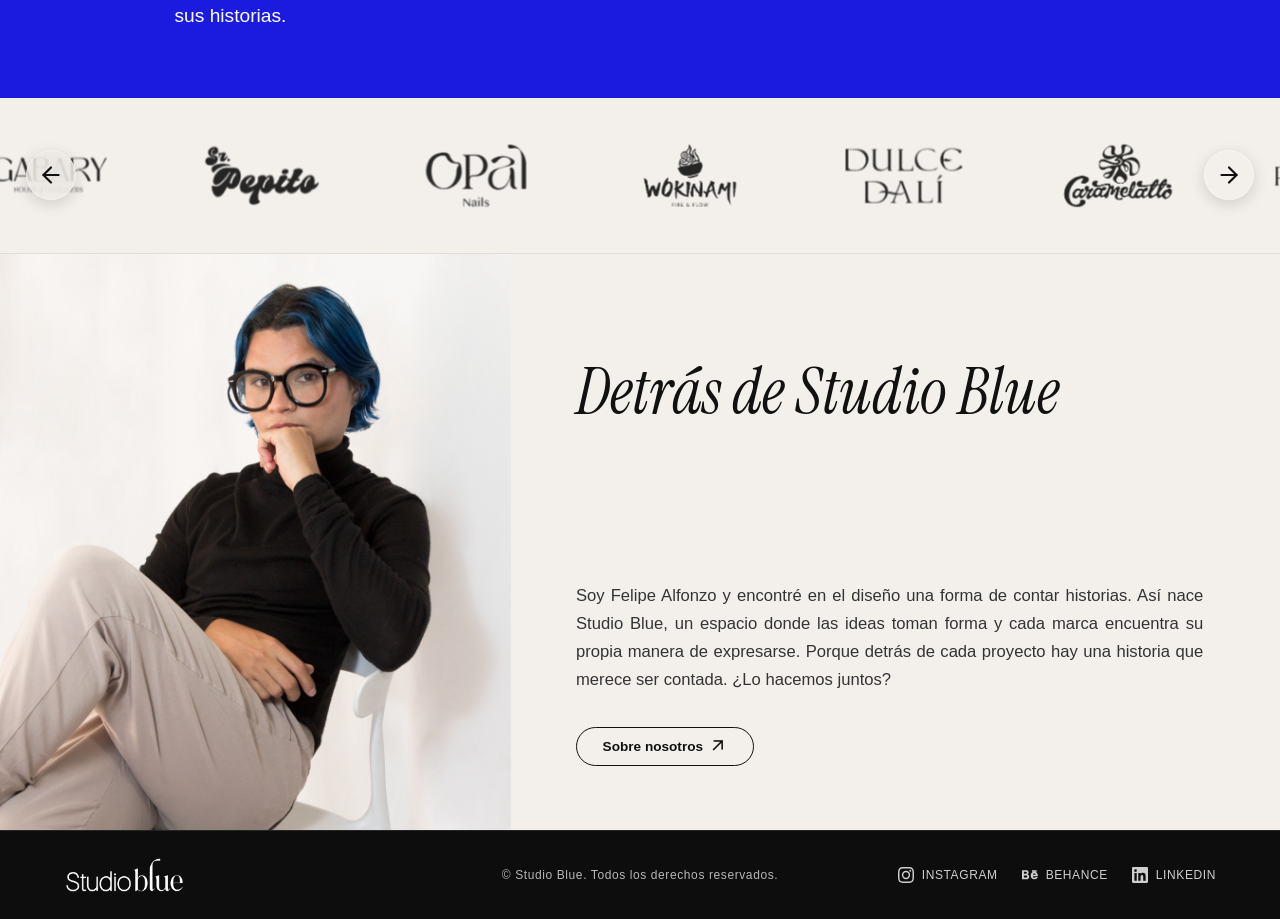
==== commit f354f651: "agregar politica privacidad y mejoras" ====
--- a/test/index.html
+++ b/test/index.html
@@ -1,308 +1,306 @@
-<!DOCTYPE html>
-<html lang="es">
-<head>
-  <meta charset="UTF-8">
-  <meta name="viewport" content="width=device-width, initial-scale=1.0">
-  <title>Studio Blue | Tu marca es una historia que merece ser contada</title>
-  
-  <!-- Tipografías de Google Fonts -->
-  <link rel="preconnect" href="https://fonts.googleapis.com">
-  <link rel="preconnect" href="https://fonts.gstatic.com" crossorigin>
-  <link rel="stylesheet" href="https://fonts.googleapis.com/css2?family=Material+Symbols+Outlined:opsz,wght,FILL,GRAD@24,400,0,0&icon_names=arrow_outward" />
-  <link href="https://fonts.googleapis.com/css2?family=Instrument+Serif:ital@0;1&family=Plus+Jakarta+Sans:wght@300;400;500;600;700;800&display=swap" rel="stylesheet">
-  <link href="https://db.onlinewebfonts.com/c/bfb17d660711f0ed0208c013da853a32?family=Swiss+721+Extended+BT" rel="stylesheet">
-  <link href="https://db.onlinewebfonts.com/c/b96d45d3a75b7b1da302b573cae869f1?family=Swiss+721+BT+V2" rel="stylesheet">
-  <link href="https://db.onlinewebfonts.com/c/b7b09232cefefacd74fdedd163289bfa?family=Swiss+721+Light" rel="stylesheet">
-  <link rel="stylesheet" href="style.css">
-</head>
-<body>
-
-<!-- Navegación Fija Dinámica -->
-  <header class="navbar" id="navbar">
-    <a href="#" class="logo">
-      <img src="img/logos/logo-header.png" alt="Studio Blue Logo">
-    </a>
-    
-    <!-- Botón Hamburguesa para móviles -->
-    <button class="menu-toggle" aria-label="Abrir menú">
-      <span></span>
-      <span></span>
-      <span></span>
-    </button>
-
-    <nav class="nav-menu">
-      <ul>
-        <li><a href="#" class="active">HOME</a></li>
-        <li><a href="#portfolio">PORTFOLIO</a></li> 
-        <li><a href="#services">SERVICIOS</a></li>          
-        <li><a href="#sobre-mi">SOBRE MÍ</a></li>
-        <li><a href="contacto.html">CONTACTO</a></li>
-      </ul>
-    </nav>
-  </header>
-
-<!-- Hero Section -->
-  <section class="hero" id="home">
-    <div class="hero-content">
-      <!-- Imagen PNG del texto principal -->
-      <div class="hero-text-image">
-        <img src="img/texto-hero.png" alt="Tu marca es una historia que merece ser contada">
-      </div>
-	<a href="#contacto" class="btn-primary">
-	  Trabajemos juntos
-	  <span class="material-symbols-outlined">arrow_outward</span>
-	</a>
-    </div>
-    <div class="hero-image">
-      <img src="img/hero.png" alt="Felipe Alfonzo en Studio Blue">
-    </div>
-  </section>
-
-  <!-- Banner Azul: Servicios Destacados -->
-  <section class="blue-banner">
-    <div class="blue-banner-grid">
-      <div class="photo-card card-left">
-        <img src="img/branding-left.png" alt="Creativo en Studio Blue">
-      </div>
-      
-      <!-- Imagen PNG central escalable -->
-      <div class="services-text-image">
-        <img src="img/texto-servicios.png" alt="Branding, Estrategia, Fotografía y Website">
-      </div>
-
-      <div class="photo-card card-right">
-        <img src="img/branding-right.png" alt="Diseño y estrategia Studio Blue">
-      </div>
-    </div>
-  </section>
-
-<!-- Carrusel de Portafolio A Sangre -->
-    <section class="portfolio-carousel-section" id="portfolio">
-    
-<!-- Botones de navegación (Flechas SVG) -->
-    <button class="portfolio-btn prev-btn" aria-label="Anterior">
-      <svg xmlns="http://www.w3.org/2000/svg" width="26" height="26" viewBox="0 0 24 24" fill="none" stroke="currentColor" stroke-width="2" stroke-linecap="round" stroke-linejoin="round">
-        <line x1="19" y1="12" x2="5" y2="12"></line>
-        <polyline points="12 19 5 12 12 5"></polyline>
-      </svg>
-    </button>
-    
-    <button class="portfolio-btn next-btn" aria-label="Siguiente">
-      <svg xmlns="http://www.w3.org/2000/svg" width="26" height="26" viewBox="0 0 24 24" fill="none" stroke="currentColor" stroke-width="2" stroke-linecap="round" stroke-linejoin="round">
-        <line x1="5" y1="12" x2="19" y2="12"></line>
-        <polyline points="12 5 19 12 12 19"></polyline>
-      </svg>
-    </button>
-
-    <!-- Contenedor del Carrusel -->
-    <div class="portfolio-slider">
-      <div class="portfolio-track">
-        <!-- 4 Imágenes de prueba alojadas en /img/portafolio/ -->
-        <div class="portfolio-item"><img src="img/portafolio/Mango-1.png" alt="Proyecto 1"></div>
-        <div class="portfolio-item"><img src="img/portafolio/Mango-2.png" alt="Proyecto 2"></div>
-        <div class="portfolio-item"><img src="img/portafolio/Mango-3.png" alt="Proyecto 3"></div>
-        <div class="portfolio-item"><img src="img/portafolio/Opal-1.png" alt="Proyecto 4"></div>
-        <div class="portfolio-item"><img src="img/portafolio/Opal-2.png" alt="Proyecto 1"></div>
-        <div class="portfolio-item"><img src="img/portafolio/Opal-3.png" alt="Proyecto 2"></div>
-        <div class="portfolio-item"><img src="img/portafolio/Palmero-1.png" alt="Proyecto 3"></div>
-        <div class="portfolio-item"><img src="img/portafolio/Palmero-2.png" alt="Proyecto 4"></div>
-        <div class="portfolio-item"><img src="img/portafolio/Palmero-3.png" alt="Proyecto 1"></div>
-        <div class="portfolio-item"><img src="img/portafolio/Pepito-1.png" alt="Proyecto 2"></div>
-        <div class="portfolio-item"><img src="img/portafolio/Pepito-2.png" alt="Proyecto 3"></div>
-        <div class="portfolio-item"><img src="img/portafolio/Pepito-3.png" alt="Proyecto 4"></div>
-        <div class="portfolio-item"><img src="img/portafolio/Porthos-1.png" alt="Proyecto 1"></div>
-        <div class="portfolio-item"><img src="img/portafolio/Porthos-2.png" alt="Proyecto 2"></div>
-        <div class="portfolio-item"><img src="img/portafolio/Porthos-3.png" alt="Proyecto 3"></div>
-        <div class="portfolio-item"><img src="img/portafolio/Wokinami-1.png" alt="Proyecto 4"></div>   
-        <div class="portfolio-item"><img src="img/portafolio/Wokinami-2.png" alt="Proyecto 4"></div>
-        <div class="portfolio-item"><img src="img/portafolio/Wokinami-3.png" alt="Proyecto 4"></div>                     
-      </div>
-    </div>
-  </section>
-
-
-  <!-- Lista de Servicios -->
-  <section class="services-list-section" id="services">
-<div class="services-menu">
-      
-      <!-- Servicio 01: Branding -->
-      <div class="service-item">
-        <div class="service-header">
-          <h2><em>Branding</em></h2>
-          <button class="service-toggle-btn" aria-expanded="false" aria-label="Expandir servicio">
-            <svg xmlns="http://www.w3.org/2000/svg" width="26" height="26" viewBox="0 0 24 24" fill="none" stroke="currentColor" stroke-width="2" stroke-linecap="round" stroke-linejoin="round">
-              <polyline points="6 9 12 15 18 9"></polyline>
-            </svg>
-          </button>
-        </div>
-        <div class="service-content">
-          <div class="service-text">
-            <p>Una marca es mucho más estética: es una historia con alma que merece ser contada. Desarrollamos cada concepto y elemento gráfico para que tu marca sea memorable, coherente y conecte con tu audiencia ideal desde el primer contacto.</p>
-          </div>
-        </div>
-      </div>
-
-      <!-- Servicio 02: Social Media -->
-      <div class="service-item">
-        <div class="service-header">
-          <h2><em>Social Media</em></h2>
-          <button class="service-toggle-btn" aria-expanded="false" aria-label="Expandir servicio">
-            <svg xmlns="http://www.w3.org/2000/svg" width="26" height="26" viewBox="0 0 24 24" fill="none" stroke="currentColor" stroke-width="2" stroke-linecap="round" stroke-linejoin="round">
-              <polyline points="6 9 12 15 18 9"></polyline>
-            </svg>
-          </button>
-        </div>
-        <div class="service-content">
-          <div class="service-text">
-            <p>Diseñamos estrategias y contenido visual impactante para redes sociales. Transformamos la esencia de tu marca en una presencia digital activa y atractiva que fomenta la comunidad y aumenta tu alcance de forma auténtica.</p>
-          </div>
-        </div>
-      </div>
-
-      <!-- Servicio 03: Fotografía -->
-      <div class="service-item">
-        <div class="service-header">
-          <h2><em>Fotografía</em></h2>
-          <button class="service-toggle-btn" aria-expanded="false" aria-label="Expandir servicio">
-            <svg xmlns="http://www.w3.org/2000/svg" width="26" height="26" viewBox="0 0 24 24" fill="none" stroke="currentColor" stroke-width="2" stroke-linecap="round" stroke-linejoin="round">
-              <polyline points="6 9 12 15 18 9"></polyline>
-            </svg>
-          </button>
-        </div>
-        <div class="service-content">
-          <div class="service-text">
-            <p>Capturamos la esencia de tu negocio y tus productos con una mirada profesional y estética. Creamos imágenes que cuentan historias, elevan el valor de tu marca y generan una conexión visual genuina.</p>
-          </div>
-        </div>
-      </div>
-
-      <!-- Servicio 04: Website -->
-      <div class="service-item">
-        <div class="service-header">
-          <h2><em>Website</em></h2>
-          <button class="service-toggle-btn" aria-expanded="false" aria-label="Expandir servicio">
-            <svg xmlns="http://www.w3.org/2000/svg" width="26" height="26" viewBox="0 0 24 24" fill="none" stroke="currentColor" stroke-width="2" stroke-linecap="round" stroke-linejoin="round">
-              <polyline points="6 9 12 15 18 9"></polyline>
-            </svg>
-          </button>
-        </div>
-        <div class="service-content">
-          <div class="service-text">
-            <p>Llevamos la identidad de tu marca en un espacio digital funcional, estético y coherente, pensado para reflejar profesionalidad y generar una conexión genuina con quienes te visitan.</p>
-          </div>
-        </div>
-      </div>
-
-    </div>
-    <div class="services-image">
-      <img src="img/services.jpg" alt="Fotografía y creación de contenido">
-    </div>
-  </section>
-
-<!-- Banner Azul: Marcas con huellas memorables -->
-  <section class="blue-banner-statement">
-    <div class="statement-wrapper">
-      
-      <!-- 👇 NUEVO CONTENEDOR MAESTRO 👇 -->
-      <div class="statement-content-box">
-        
-        <div class="statement-image-container">
-          <img src="img/memorable.png" alt="Fotografía" class="memorable-photo">
-          <img src="img/marcas-memorables.png" alt="Marcas con huellas memorables" class="memorable-text">
-        </div>
-        
-        <div class="statement-text-wrapper">
-        <p class="statement-desc">
-         Transformamos ideas en experiencias creativas que dan vida a las marcas y conectan con las personas a través de sus historias.
-        </p>
-    </div>
-      </div>
-      <!-- 👆 FIN DEL NUEVO CONTENEDOR 👆 -->
-
-    </div>
-  </section>
-
-<!-- Carrusel Infinito de Logos de Trabajos Realizados -->
-  <section class="logo-carousel-section">
-    
-    <!-- Botones de navegación (Heredan el estilo Liquid Glass del portafolio) -->
-    <button class="portfolio-btn prev-btn logo-prev-btn" aria-label="Anterior">
-      <svg xmlns="http://www.w3.org/2000/svg" width="26" height="26" viewBox="0 0 24 24" fill="none" stroke="currentColor" stroke-width="2" stroke-linecap="round" stroke-linejoin="round">
-        <line x1="19" y1="12" x2="5" y2="12"></line>
-        <polyline points="12 19 5 12 12 5"></polyline>
-      </svg>
-    </button>
-    <button class="portfolio-btn next-btn logo-next-btn" aria-label="Siguiente">
-      <svg xmlns="http://www.w3.org/2000/svg" width="26" height="26" viewBox="0 0 24 24" fill="none" stroke="currentColor" stroke-width="2" stroke-linecap="round" stroke-linejoin="round">
-        <line x1="5" y1="12" x2="19" y2="12"></line>
-        <polyline points="12 5 19 12 12 19"></polyline>
-      </svg>
-    </button>
-
-    <div class="logo-slider">
-      <div class="logo-track">
-          <div class="logo-item"><img src="img/logos/gabary.png" alt="Gabary"></div>
-          <div class="logo-item"><img src="img/logos/pepito.png" alt="Pepito"></div>
-          <div class="logo-item"><img src="img/logos/opal.png" alt="Opal Nails"></div>
-          <div class="logo-item"><img src="img/logos/wokinami.png" alt="Wokinami"></div>
-          <div class="logo-item"><img src="img/logos/dulce-dali.png" alt="Dulce Dalí"></div>
-          <div class="logo-item"><img src="img/logos/Caramelatto.png" alt="Caramelatto"></div>
-          <div class="logo-item"><img src="img/logos/Logo_Porthos.png" alt="Porthos"></div>
-          <div class="logo-item"><img src="img/logos/palmero.png" alt="Palmero"></div>
-      </div>
-    </div>
-  </section>
-
-  <!-- Sección Sobre Mí -->
-  <section class="about-section" id="sobre-mi">
-    <div class="about-image">
-      <img src="img/Sobre-mi.png" alt="Felipe Alfonzo - Creador de Studio Blue">
-    </div>
-<div class="about-content">
-  <h2><em>Detrás de <span class="brand-name">Studio Blue</span></em></h2>
-
-  <div class="about-text-block">
-    <p>
-      Soy Felipe Alfonzo y encontré en el diseño una forma de contar historias. Así nace Studio Blue, un espacio donde las ideas toman forma y cada marca encuentra su propia manera de expresarse. Porque detrás de cada proyecto hay una historia que merece ser contada. ¿Lo hacemos juntos?
-    </p>
-    <a href="nosotros.html" class="btn-secondary">
-      Sobre nosotros
-      <span class="material-symbols-outlined">arrow_outward</span>
-    </a>
-  </div>
-</div>
-  </section>
-
-  <!-- Footer / Pie de Página -->
-  <footer id="contacto" class="site-footer">
-    <div class="footer-container">
-      <a href="#" class="footer-logo">
-        <img src="img/logos/logo-header.png" alt="Studio Blue Logo">
-      </a>
-      <p class="footer-copy">&copy; Studio Blue. Todos los derechos reservados.</p>
-<div class="footer-links">
-  <a href="https://www.instagram.com/studioblue_es/" target="_blank" rel="noopener">
-    <svg viewBox="0 0 24 24" fill="currentColor" aria-hidden="true">
-      <path d="M12 2.2c3.2 0 3.6 0 4.8.1 3.3.1 4.8 1.7 4.9 4.9.1 1.3.1 1.6.1 4.8s0 3.6-.1 4.8c-.1 3.2-1.7 4.8-4.9 4.9-1.3.1-1.6.1-4.8.1s-3.6 0-4.8-.1c-3.3-.1-4.8-1.7-4.9-4.9C2.2 15.6 2.2 15.2 2.2 12s0-3.6.1-4.8C2.4 3.9 4 2.4 7.2 2.3 8.4 2.2 8.8 2.2 12 2.2zM12 0C8.7 0 8.3 0 7.1.1 2.7.3.3 2.7.1 7.1 0 8.3 0 8.7 0 12s0 3.7.1 4.9c.2 4.4 2.6 6.8 7 7C8.3 24 8.7 24 12 24s3.7 0 4.9-.1c4.4-.2 6.8-2.6 7-7 .1-1.2.1-1.6.1-4.9s0-3.7-.1-4.9c-.2-4.4-2.6-6.8-7-7C15.7 0 15.3 0 12 0zm0 5.8a6.2 6.2 0 100 12.4 6.2 6.2 0 000-12.4zM12 16a4 4 0 110-8 4 4 0 010 8zm6.4-11.8a1.4 1.4 0 100 2.9 1.4 1.4 0 000-2.9z"/>
-    </svg>
-    Instagram
-  </a>
-  <a href="https://www.behance.net/felipealfodda4" target="_blank" rel="noopener">
-    <svg viewBox="0 0 24 24" fill="currentColor" aria-hidden="true">
-      <path d="M22 7h-7V5h7v2zm1.7 5.6c0-3.4-2-5.6-5.3-5.6-3.2 0-5.4 2.3-5.4 5.7 0 3.5 2.1 5.6 5.5 5.6 2.6 0 4.4-1.2 5-3.4h-2.8c-.3.7-1 1.1-2 1.1-1.4 0-2.3-.8-2.4-2.3h7.4v-1.1zm-7.4-1c.2-1.2 1-1.9 2.2-1.9 1.2 0 2 .7 2.1 1.9h-4.3zM7.9 11.2c1.3-.6 2-1.6 2-3 0-2.3-1.6-3.2-3.9-3.2H0v13.4h6.4c2.5 0 4.4-1.2 4.4-3.8 0-1.7-.9-2.9-2.9-3.4zM2.9 7.3h2.6c1 0 1.7.4 1.7 1.4 0 1-.7 1.4-1.7 1.4H2.9V7.3zm3 8.5H2.9v-3.2h3c1.2 0 2 .5 2 1.6 0 1.1-.8 1.6-2 1.6z"/>
-    </svg>
-    Behance
-  </a>
-  <a href="https://www.linkedin.com/in/felipealfonzo7/" target="_blank" rel="noopener">
-    <svg viewBox="0 0 24 24" fill="currentColor" aria-hidden="true">
-      <path d="M20.4 20.5h-3.6v-5.6c0-1.3 0-3-1.8-3s-2.1 1.4-2.1 2.9v5.7H9.4V9h3.4v1.6c.5-.9 1.6-1.8 3.4-1.8 3.6 0 4.3 2.4 4.3 5.5v6.2zM5.3 7.4a2.1 2.1 0 110-4.2 2.1 2.1 0 010 4.2zM7.1 20.5H3.6V9h3.5v11.5zM22.2 0H1.8C.8 0 0 .8 0 1.7v20.6c0 .9.8 1.7 1.8 1.7h20.4c1 0 1.8-.8 1.8-1.7V1.7C24 .8 23.2 0 22.2 0z"/>
-    </svg>
-    LinkedIn
-  </a>
-</div>
-    </div>
-  </footer>
-
-  <script src="script.js"></script>
-</body>
-</html>
+<!DOCTYPE html>
+<html lang="es">
+<head>
+  <meta charset="UTF-8">
+  <meta name="viewport" content="width=device-width, initial-scale=1.0">
+  <title>Studio Blue | Tu marca es una historia que merece ser contada</title>
+  
+  <!-- Tipografías de Google Fonts -->
+  <link rel="preconnect" href="https://fonts.googleapis.com">
+  <link rel="preconnect" href="https://fonts.gstatic.com" crossorigin>
+  <link rel="stylesheet" href="https://fonts.googleapis.com/css2?family=Material+Symbols+Outlined:opsz,wght,FILL,GRAD@24,400,0,0&icon_names=arrow_outward" />
+  <link href="https://fonts.googleapis.com/css2?family=Instrument+Serif:ital@0;1&display=swap" rel="stylesheet">
+  <link href="https://db.onlinewebfonts.com/c/b7b09232cefefacd74fdedd163289bfa?family=Swiss+721+Light" rel="stylesheet">
+  <link rel="stylesheet" href="style.css">
+</head>
+<body>
+
+<!-- Navegación Fija Dinámica -->
+  <header class="navbar" id="navbar">
+    <a href="#" class="logo">
+      <img src="img/logos/logo-header.png" alt="Studio Blue Logo">
+    </a>
+    
+    <!-- Botón Hamburguesa para móviles -->
+    <button class="menu-toggle" aria-label="Abrir menú">
+      <span></span>
+      <span></span>
+      <span></span>
+    </button>
+
+    <nav class="nav-menu">
+      <ul>
+        <li><a href="#" class="active">HOME</a></li>
+        <li><a href="#portfolio">PORTFOLIO</a></li> 
+        <li><a href="#services">SERVICIOS</a></li>          
+        <li><a href="#sobre-mi">SOBRE MÍ</a></li>
+        <li><a href="contacto.html">CONTACTO</a></li>
+      </ul>
+    </nav>
+  </header>
+
+<!-- Hero Section -->
+  <section class="hero" id="home">
+    <div class="hero-content">
+      <!-- Imagen PNG del texto principal -->
+      <div class="hero-text-image">
+        <img src="img/texto-hero.png" alt="Tu marca es una historia que merece ser contada">
+      </div>
+	<a href="#contacto" class="btn-primary">
+	  Trabajemos juntos
+	  <span class="material-symbols-outlined">arrow_outward</span>
+	</a>
+    </div>
+    <div class="hero-image">
+      <img src="img/hero.png" alt="Felipe Alfonzo en Studio Blue">
+    </div>
+  </section>
+
+  <!-- Banner Azul: Servicios Destacados -->
+  <section class="blue-banner">
+    <div class="blue-banner-grid">
+      <div class="photo-card card-left">
+        <img src="img/branding-left.png" alt="Creativo en Studio Blue">
+      </div>
+      
+      <!-- Imagen PNG central escalable -->
+      <div class="services-text-image">
+        <img src="img/texto-servicios.png" alt="Branding, Estrategia, Fotografía y Website">
+      </div>
+
+      <div class="photo-card card-right">
+        <img src="img/branding-right.png" alt="Diseño y estrategia Studio Blue">
+      </div>
+    </div>
+  </section>
+
+<!-- Carrusel de Portafolio A Sangre -->
+    <section class="portfolio-carousel-section" id="portfolio">
+    
+<!-- Botones de navegación (Flechas SVG) -->
+    <button class="portfolio-btn prev-btn" aria-label="Anterior">
+      <svg xmlns="http://www.w3.org/2000/svg" width="26" height="26" viewBox="0 0 24 24" fill="none" stroke="currentColor" stroke-width="2" stroke-linecap="round" stroke-linejoin="round">
+        <line x1="19" y1="12" x2="5" y2="12"></line>
+        <polyline points="12 19 5 12 12 5"></polyline>
+      </svg>
+    </button>
+    
+    <button class="portfolio-btn next-btn" aria-label="Siguiente">
+      <svg xmlns="http://www.w3.org/2000/svg" width="26" height="26" viewBox="0 0 24 24" fill="none" stroke="currentColor" stroke-width="2" stroke-linecap="round" stroke-linejoin="round">
+        <line x1="5" y1="12" x2="19" y2="12"></line>
+        <polyline points="12 5 19 12 12 19"></polyline>
+      </svg>
+    </button>
+
+    <!-- Contenedor del Carrusel -->
+    <div class="portfolio-slider">
+      <div class="portfolio-track">
+        <!-- 4 Imágenes de prueba alojadas en /img/portafolio/ -->
+        <div class="portfolio-item"><img src="img/portafolio/Mango-1.png" alt="Proyecto 1"></div>
+        <div class="portfolio-item"><img src="img/portafolio/Mango-2.png" alt="Proyecto 2"></div>
+        <div class="portfolio-item"><img src="img/portafolio/Mango-3.png" alt="Proyecto 3"></div>
+        <div class="portfolio-item"><img src="img/portafolio/Opal-1.png" alt="Proyecto 4"></div>
+        <div class="portfolio-item"><img src="img/portafolio/Opal-2.png" alt="Proyecto 1"></div>
+        <div class="portfolio-item"><img src="img/portafolio/Opal-3.png" alt="Proyecto 2"></div>
+        <div class="portfolio-item"><img src="img/portafolio/Palmero-1.png" alt="Proyecto 3"></div>
+        <div class="portfolio-item"><img src="img/portafolio/Palmero-2.png" alt="Proyecto 4"></div>
+        <div class="portfolio-item"><img src="img/portafolio/Palmero-3.png" alt="Proyecto 1"></div>
+        <div class="portfolio-item"><img src="img/portafolio/Pepito-1.png" alt="Proyecto 2"></div>
+        <div class="portfolio-item"><img src="img/portafolio/Pepito-2.png" alt="Proyecto 3"></div>
+        <div class="portfolio-item"><img src="img/portafolio/Pepito-3.png" alt="Proyecto 4"></div>
+        <div class="portfolio-item"><img src="img/portafolio/Porthos-1.png" alt="Proyecto 1"></div>
+        <div class="portfolio-item"><img src="img/portafolio/Porthos-2.png" alt="Proyecto 2"></div>
+        <div class="portfolio-item"><img src="img/portafolio/Porthos-3.png" alt="Proyecto 3"></div>
+        <div class="portfolio-item"><img src="img/portafolio/Wokinami-1.png" alt="Proyecto 4"></div>   
+        <div class="portfolio-item"><img src="img/portafolio/Wokinami-2.png" alt="Proyecto 4"></div>
+        <div class="portfolio-item"><img src="img/portafolio/Wokinami-3.png" alt="Proyecto 4"></div>                     
+      </div>
+    </div>
+  </section>
+
+
+  <!-- Lista de Servicios -->
+  <section class="services-list-section" id="services">
+<div class="services-menu">
+      
+      <!-- Servicio 01: Branding -->
+      <div class="service-item">
+        <div class="service-header">
+          <h2><em>Branding</em></h2>
+          <button class="service-toggle-btn" aria-expanded="false" aria-label="Expandir servicio">
+            <svg xmlns="http://www.w3.org/2000/svg" width="26" height="26" viewBox="0 0 24 24" fill="none" stroke="currentColor" stroke-width="2" stroke-linecap="round" stroke-linejoin="round">
+              <polyline points="6 9 12 15 18 9"></polyline>
+            </svg>
+          </button>
+        </div>
+        <div class="service-content">
+          <div class="service-text">
+            <p>Una marca es mucho más estética: es una historia con alma que merece ser contada. Desarrollamos cada concepto y elemento gráfico para que tu marca sea memorable, coherente y conecte con tu audiencia ideal desde el primer contacto.</p>
+          </div>
+        </div>
+      </div>
+
+      <!-- Servicio 02: Social Media -->
+      <div class="service-item">
+        <div class="service-header">
+          <h2><em>Social Media</em></h2>
+          <button class="service-toggle-btn" aria-expanded="false" aria-label="Expandir servicio">
+            <svg xmlns="http://www.w3.org/2000/svg" width="26" height="26" viewBox="0 0 24 24" fill="none" stroke="currentColor" stroke-width="2" stroke-linecap="round" stroke-linejoin="round">
+              <polyline points="6 9 12 15 18 9"></polyline>
+            </svg>
+          </button>
+        </div>
+        <div class="service-content">
+          <div class="service-text">
+            <p>Diseñamos estrategias y contenido visual impactante para redes sociales. Transformamos la esencia de tu marca en una presencia digital activa y atractiva que fomenta la comunidad y aumenta tu alcance de forma auténtica.</p>
+          </div>
+        </div>
+      </div>
+
+      <!-- Servicio 03: Fotografía -->
+      <div class="service-item">
+        <div class="service-header">
+          <h2><em>Fotografía</em></h2>
+          <button class="service-toggle-btn" aria-expanded="false" aria-label="Expandir servicio">
+            <svg xmlns="http://www.w3.org/2000/svg" width="26" height="26" viewBox="0 0 24 24" fill="none" stroke="currentColor" stroke-width="2" stroke-linecap="round" stroke-linejoin="round">
+              <polyline points="6 9 12 15 18 9"></polyline>
+            </svg>
+          </button>
+        </div>
+        <div class="service-content">
+          <div class="service-text">
+            <p>Capturamos la esencia de tu negocio y tus productos con una mirada profesional y estética. Creamos imágenes que cuentan historias, elevan el valor de tu marca y generan una conexión visual genuina.</p>
+          </div>
+        </div>
+      </div>
+
+      <!-- Servicio 04: Website -->
+      <div class="service-item">
+        <div class="service-header">
+          <h2><em>Website</em></h2>
+          <button class="service-toggle-btn" aria-expanded="false" aria-label="Expandir servicio">
+            <svg xmlns="http://www.w3.org/2000/svg" width="26" height="26" viewBox="0 0 24 24" fill="none" stroke="currentColor" stroke-width="2" stroke-linecap="round" stroke-linejoin="round">
+              <polyline points="6 9 12 15 18 9"></polyline>
+            </svg>
+          </button>
+        </div>
+        <div class="service-content">
+          <div class="service-text">
+            <p>Llevamos la identidad de tu marca en un espacio digital funcional, estético y coherente, pensado para reflejar profesionalidad y generar una conexión genuina con quienes te visitan.</p>
+          </div>
+        </div>
+      </div>
+
+    </div>
+    <div class="services-image">
+      <img src="img/services.jpg" alt="Fotografía y creación de contenido">
+    </div>
+  </section>
+
+<!-- Banner Azul: Marcas con huellas memorables -->
+  <section class="blue-banner-statement">
+    <div class="statement-wrapper">
+      
+      <!-- 👇 NUEVO CONTENEDOR MAESTRO 👇 -->
+      <div class="statement-content-box">
+        
+        <div class="statement-image-container">
+          <img src="img/memorable.png" alt="Fotografía" class="memorable-photo">
+          <img src="img/marcas-memorables.png" alt="Marcas con huellas memorables" class="memorable-text">
+        </div>
+        
+        <div class="statement-text-wrapper">
+        <p class="statement-desc">
+         Transformamos ideas en experiencias creativas que dan vida a las marcas y conectan con las personas a través de sus historias.
+        </p>
+    </div>
+      </div>
+      <!-- 👆 FIN DEL NUEVO CONTENEDOR 👆 -->
+
+    </div>
+  </section>
+
+<!-- Carrusel Infinito de Logos de Trabajos Realizados -->
+  <section class="logo-carousel-section">
+    
+    <!-- Botones de navegación (Heredan el estilo Liquid Glass del portafolio) -->
+    <button class="portfolio-btn prev-btn logo-prev-btn" aria-label="Anterior">
+      <svg xmlns="http://www.w3.org/2000/svg" width="26" height="26" viewBox="0 0 24 24" fill="none" stroke="currentColor" stroke-width="2" stroke-linecap="round" stroke-linejoin="round">
+        <line x1="19" y1="12" x2="5" y2="12"></line>
+        <polyline points="12 19 5 12 12 5"></polyline>
+      </svg>
+    </button>
+    <button class="portfolio-btn next-btn logo-next-btn" aria-label="Siguiente">
+      <svg xmlns="http://www.w3.org/2000/svg" width="26" height="26" viewBox="0 0 24 24" fill="none" stroke="currentColor" stroke-width="2" stroke-linecap="round" stroke-linejoin="round">
+        <line x1="5" y1="12" x2="19" y2="12"></line>
+        <polyline points="12 5 19 12 12 19"></polyline>
+      </svg>
+    </button>
+
+    <div class="logo-slider">
+      <div class="logo-track">
+          <div class="logo-item"><img src="img/logos/gabary.png" alt="Gabary"></div>
+          <div class="logo-item"><img src="img/logos/pepito.png" alt="Pepito"></div>
+          <div class="logo-item"><img src="img/logos/opal.png" alt="Opal Nails"></div>
+          <div class="logo-item"><img src="img/logos/wokinami.png" alt="Wokinami"></div>
+          <div class="logo-item"><img src="img/logos/dulce-dali.png" alt="Dulce Dalí"></div>
+          <div class="logo-item"><img src="img/logos/Caramelatto.png" alt="Caramelatto"></div>
+          <div class="logo-item"><img src="img/logos/Logo_Porthos.png" alt="Porthos"></div>
+          <div class="logo-item"><img src="img/logos/palmero.png" alt="Palmero"></div>
+      </div>
+    </div>
+  </section>
+
+  <!-- Sección Sobre Mí -->
+  <section class="about-section" id="sobre-mi">
+    <div class="about-image">
+      <img src="img/Sobre-mi.png" alt="Felipe Alfonzo - Creador de Studio Blue">
+    </div>
+<div class="about-content">
+  <h2><em>Detrás de <span class="brand-name">Studio Blue</span></em></h2>
+
+  <div class="about-text-block">
+    <p>
+      Soy Felipe Alfonzo y encontré en el diseño una forma de contar historias. Así nace Studio Blue, un espacio donde las ideas toman forma y cada marca encuentra su propia manera de expresarse. Porque detrás de cada proyecto hay una historia que merece ser contada. ¿Lo hacemos juntos?
+    </p>
+    <a href="nosotros.html" class="btn-secondary">
+      Sobre nosotros
+      <span class="material-symbols-outlined">arrow_outward</span>
+    </a>
+  </div>
+</div>
+  </section>
+
+  <!-- Footer / Pie de Página -->
+  <footer id="contacto" class="site-footer">
+    <div class="footer-container">
+      <a href="#" class="footer-logo">
+        <img src="img/logos/logo-header.png" alt="Studio Blue Logo">
+      </a>
+      <p class="footer-copy">&copy; Studio Blue. Todos los derechos reservados.</p>
+<div class="footer-links">
+  <a href="https://www.instagram.com/studioblue_es/" target="_blank" rel="noopener">
+    <svg viewBox="0 0 24 24" fill="currentColor" aria-hidden="true">
+      <path d="M12 2.2c3.2 0 3.6 0 4.8.1 3.3.1 4.8 1.7 4.9 4.9.1 1.3.1 1.6.1 4.8s0 3.6-.1 4.8c-.1 3.2-1.7 4.8-4.9 4.9-1.3.1-1.6.1-4.8.1s-3.6 0-4.8-.1c-3.3-.1-4.8-1.7-4.9-4.9C2.2 15.6 2.2 15.2 2.2 12s0-3.6.1-4.8C2.4 3.9 4 2.4 7.2 2.3 8.4 2.2 8.8 2.2 12 2.2zM12 0C8.7 0 8.3 0 7.1.1 2.7.3.3 2.7.1 7.1 0 8.3 0 8.7 0 12s0 3.7.1 4.9c.2 4.4 2.6 6.8 7 7C8.3 24 8.7 24 12 24s3.7 0 4.9-.1c4.4-.2 6.8-2.6 7-7 .1-1.2.1-1.6.1-4.9s0-3.7-.1-4.9c-.2-4.4-2.6-6.8-7-7C15.7 0 15.3 0 12 0zm0 5.8a6.2 6.2 0 100 12.4 6.2 6.2 0 000-12.4zM12 16a4 4 0 110-8 4 4 0 010 8zm6.4-11.8a1.4 1.4 0 100 2.9 1.4 1.4 0 000-2.9z"/>
+    </svg>
+    Instagram
+  </a>
+  <a href="https://www.behance.net/felipealfodda4" target="_blank" rel="noopener">
+    <svg viewBox="0 0 24 24" fill="currentColor" aria-hidden="true">
+      <path d="M22 7h-7V5h7v2zm1.7 5.6c0-3.4-2-5.6-5.3-5.6-3.2 0-5.4 2.3-5.4 5.7 0 3.5 2.1 5.6 5.5 5.6 2.6 0 4.4-1.2 5-3.4h-2.8c-.3.7-1 1.1-2 1.1-1.4 0-2.3-.8-2.4-2.3h7.4v-1.1zm-7.4-1c.2-1.2 1-1.9 2.2-1.9 1.2 0 2 .7 2.1 1.9h-4.3zM7.9 11.2c1.3-.6 2-1.6 2-3 0-2.3-1.6-3.2-3.9-3.2H0v13.4h6.4c2.5 0 4.4-1.2 4.4-3.8 0-1.7-.9-2.9-2.9-3.4zM2.9 7.3h2.6c1 0 1.7.4 1.7 1.4 0 1-.7 1.4-1.7 1.4H2.9V7.3zm3 8.5H2.9v-3.2h3c1.2 0 2 .5 2 1.6 0 1.1-.8 1.6-2 1.6z"/>
+    </svg>
+    Behance
+  </a>
+  <a href="https://www.linkedin.com/in/felipealfonzo7/" target="_blank" rel="noopener">
+    <svg viewBox="0 0 24 24" fill="currentColor" aria-hidden="true">
+      <path d="M20.4 20.5h-3.6v-5.6c0-1.3 0-3-1.8-3s-2.1 1.4-2.1 2.9v5.7H9.4V9h3.4v1.6c.5-.9 1.6-1.8 3.4-1.8 3.6 0 4.3 2.4 4.3 5.5v6.2zM5.3 7.4a2.1 2.1 0 110-4.2 2.1 2.1 0 010 4.2zM7.1 20.5H3.6V9h3.5v11.5zM22.2 0H1.8C.8 0 0 .8 0 1.7v20.6c0 .9.8 1.7 1.8 1.7h20.4c1 0 1.8-.8 1.8-1.7V1.7C24 .8 23.2 0 22.2 0z"/>
+    </svg>
+    LinkedIn
+  </a>
+</div>
+    </div>
+  </footer>
+
+  <script src="script.js"></script>
+</body>
+</html>
--- a/test/style.css
+++ b/test/style.css
@@ -1,1032 +1,1030 @@
-/* --- VARIABLES Y RESET --- */
-:root {
-  --blue-primary: #1b1be0;
-  --bg-light: #f3f0ec;
-  --text-dark: #111111;
-  --brand-dark: #0d0d0d;
-
-/* --- REGISTRO DE FUENTE LOCAL --- */
-@font-face {
-  font-family: 'SWISS 721'; /* Nombre con el que llamarás a la fuente */
-  src: url('fonts/Swiss 721 Extended Regular.otf') format('otf'),
-  font-weight: 400; /* Peso normal */
-  font-style: normal;
-  font-display: swap; /* Permite cargar el texto rápido con fuente del sistema mientras descarga la propia */
-}
-
-
-  
-  
-/* Definimos la nueva fuente */
-  --font-swiss: "Swiss 721 Light", sans-serif;
-  --font-serif: 'Instrument Serif', serif;
-}
-
-* {
-  margin: 0;
-  padding: 0;
-  box-sizing: border-box;
-}
-
-html {
-  /* Le dice al navegador que se detenga 90px antes al hacer clic en un enlace del menú */
-  scroll-padding-top: 100px; 
-  
-  /* Hace que el desplazamiento al hacer clic sea un viaje suave y no un salto brusco */
-  scroll-behavior: smooth; 
-}
-
-body {
-  background-color: var(--bg-light);
-  color: var(--text-dark);
-  font-family: var(--font-swiss);
-  font-weight: 400;
-  overflow-x: clip; /* 'clip' evita el scroll horizontal sin romper el comportamiento web */
-}
-
-
-a {
-  text-decoration: none;
-  color: inherit;
-}
-
-img {
-  max-width: 100%;
-  display: block;
-  object-fit: cover;
-}
-
-/* --- NAVBAR (HEADER FIJO AL HACER SCROLL) --- */
-.navbar {
-  position: fixed; /* 100% infalible en todos los móviles */
-  top: 0;
-  left: 0;
-  width: 100%;     /* Obligatorio al usar position: fixed */
-  z-index: 1000;
-  display: flex;
-  justify-content: space-between;
-  align-items: center;
-  padding: 1.5rem 5%;
-  background-color: var(--bg-light);
-  transition: all 0.4s ease;
-}
-
-/* EFECTO LIQUID GLASS (Estilo Apple) AL BAJAR POR LA WEB */
-.navbar.scrolled {
-  padding: 0.8rem 5%; /* Se hace menos alto */
-  /* Reemplaza '243, 240, 236' por el RGB exacto de tu --bg-light (#f3f0ec) */
-  background-color: rgba(243, 240, 236, 0.75); /* Ligeramente transparente */
-  backdrop-filter: blur(15px) saturate(180%);  /* Efecto cristal borroso */
-  -webkit-backdrop-filter: blur(15px) saturate(180%); /* Soporte para Safari/Apple */
-  border-bottom: 1px solid rgba(0, 0, 0, 0.05);
-}
-
-.logo {
-  display: flex;
-  align-items: center;
-  z-index: 1001; /* Asegura que quede por encima del menú móvil */
-}
-
-/* El logo se adapta y cambia suavemente su tamaño */
-.logo img {
-  height: clamp(28px, 4vw, 38px); 
-  width: auto;
-  object-fit: contain;
-  transition: height 0.4s ease;
-}
-
-.navbar.scrolled .logo img {
-  height: clamp(24px, 3vw, 32px); /* Se hace un poco más pequeño al hacer scroll */
-}
-
-.nav-menu ul {
-  display: flex;
-  list-style: none;
-  gap: 2.5rem;
-  align-items: center;
-}
-
-.nav-menu a {
-  font-family: var(--font-custom);
-  font-size: 0.8rem;
-  font-weight: 600;
-  letter-spacing: 1px;
-  transition: color 0.3s ease;
-}
-
-.nav-menu a.active {
-  border-bottom: 2px solid var(--text-dark);
-  padding-bottom: 2px;
-}
-
-/* ESTILOS DEL BOTÓN HAMBURGUESA (Oculto en PC) */
-.menu-toggle {
-  display: none;
-  flex-direction: column;
-  justify-content: space-between;
-  width: 30px;
-  height: 20px;
-  background: transparent;
-  border: none;
-  cursor: pointer;
-  z-index: 1001; /* Por encima del menú para poder cerrarlo */
-}
-
-.menu-toggle span {
-  width: 100%;
-  height: 2px;
-  background-color: var(--text-dark);
-  border-radius: 10px;
-  transition: all 0.3s ease;
-}
-
-/* --- ADAPTACIÓN PARA MÓVILES --- */
-@media (max-width: 768px) {
-  .menu-toggle {
-    display: flex; /* Muestra las 3 barritas en móviles */
-  }
-
-.nav-menu {
-    position: fixed;
-    top: 0;
-    right: 0; /* Lo anclamos a la derecha... */
-    transform: translateX(100%); /* ...pero lo movemos invisiblemente fuera de la pantalla */
-    width: 80%;
-    max-width: 300px;
-    height: 100vh;
-    background-color: var(--bg-light);
-    display: flex;
-    flex-direction: column;
-    justify-content: center;
-    align-items: center;
-    transition: transform 0.4s cubic-bezier(0.77, 0.2, 0.05, 1.0); /* Animamos la propiedad transform */
-    box-shadow: -10px 0 30px rgba(0, 0, 0, 0.1);
-    z-index: 1000;
-  }
-
-  /* Clase que se activa con JS para mostrar el menú */
-  .nav-menu.active {
-    transform: translateX(0); /* Desliza el menú suavemente a su posición original */
-  }
-
-  .nav-menu ul {
-    flex-direction: column;
-    gap: 2.5rem;
-  }
-
-  /* Animación: Convierte las 3 barritas en una "X" al abrir el menú */
-  .menu-toggle.active span:nth-child(1) {
-    transform: translateY(9px) rotate(45deg);
-  }
-  .menu-toggle.active span:nth-child(2) {
-    opacity: 0; /* Oculta la barrita central */
-  }
-  .menu-toggle.active span:nth-child(3) {
-    transform: translateY(-9px) rotate(-45deg);
-  }
-}
-
-/* --- HERO SECTION --- */
-.hero {
-  display: grid;
-  grid-template-columns: 1fr 1fr;
-  /* CAMBIO: Eliminamos el 5% de la derecha y dejamos 0 abajo para lograr el "a sangre" */
-  padding: 100px 0 0 5%; 
-  align-items: center;
-  justify-items: center;
-  min-height: 100vh;
-}
-
-/* --- HERO CONTENT Y BOTÓN --- */
-.hero-content {
-  display: flex;
-  flex-direction: column;
-  justify-content: center;
-  align-items: flex-start;  
-  width: 100%;
-  max-width: 700px;         
-  padding-bottom: 0;
-  padding-right: 5%; /* Le damos un respiro para que el texto no choque con la foto en pantallas medianas */
-}
-
-/* IMAGEN PNG DEL TEXTO PRINCIPAL */
-.hero-text-image {
-  width: 100%;
-  max-width: 700px;
-  margin-bottom: 2.5rem;
-  display: flex;
-  justify-content: center;   
-}
-
-.hero-text-image img {
-  width: 100%;
-  height: auto;
-  display: block;
-  object-fit: contain;
-}
-
-/* --- BOTÓN PRINCIPAL --- */
-.btn-primary {
-  display: inline-flex;
-  align-items: center;
-  justify-content: center;
-  gap: 6px;
-  border: 1.5px solid var(--text-dark);
-  border-radius: 999px;
-  padding: 0.6rem 1.6rem;
-  font-family: var(--font-custom);
-  font-size: 0.85rem;
-  font-weight: 600;
-  color: var(--text-dark);
-  line-height: 1; 
-  transition: all 0.3s ease;
-  background-color: transparent;
-  align-self: flex-start;
-}
-
-.btn-primary .material-symbols-outlined {
-  font-size: 1.15rem;
-  font-weight: 500;
-  line-height: 1; 
-  display: flex;  
-  align-items: center;
-}
-
-.btn-primary:hover {
-  background-color: var(--text-dark);
-  color: #ffffff;
-}
-
-/* --- HERO IMAGE (A SANGRE DERECHA) --- */
-.hero-image {
-  display: flex;
-  justify-content: flex-end; /* CAMBIO: Empuja la imagen contra el borde derecho */
-  align-items: flex-end;     /* Pegada al fondo de la sección */
-  height: 100%;
-  width: 100%;
-}
-
-.hero-image img {
-  width: 100%;
-  max-width: 850px;           /* Aumentado para que tenga más impacto visual */
-  height: auto;
-  max-height: 90vh;           
-  object-fit: contain;        
-  object-position: bottom right; /* CAMBIO CLAVE: Ancla la imagen abajo y a la derecha */
-  display: block;
-}
-
-/* --- BANNER AZUL DE SERVICIOS --- */
-.blue-banner {
-  background-color: var(--blue-primary);
-  color: #ffffff;
-  padding: 1.5rem 2%;
-  overflow: hidden;
-  display: flex;
-  justify-content: center;
-  align-items: center;
-}
-
-.blue-banner-grid {
-  display: grid;
-  grid-template-columns: auto auto auto;
-  gap: 0rem;
-  align-items: center;
-  justify-content: center;
-  max-width: 100%;
-}
-
-/* TAMAÑO MÁS GRANDE Y ADAPTATIVO EN PANTALLAS DE PC */
-.photo-card {
-  width: auto;          /* la caja abraza a la imagen */
-  flex-shrink: 0;
-}
-
-.photo-card img {
-  width: auto;
-  height: auto;
-  max-width: clamp(220px, 22vw, 340px);  /* mismo límite de ancho que tenías */
-  max-height: 480px;
-  object-fit: contain;
-  border-radius: 0;
-  box-shadow: none;
-  border: none;
-  outline: none;
-  background: transparent;
-}
-
-/* MANTIENE POSICIONAMIENTO ESCALONADO RESPECTO A TEXTO-SERVICIOS */
-.card-left {
-  transform: translateY(-45px); /* Aumentado ligeramente para compensar el mayor tamaño */
-}
-
-.card-right {
-  transform: translateY(55px);
-}
-
-/* IMAGEN CENTRAL EN TAMAÑO MÁXIMO */
-.services-text-image {
-  display: flex;
-  justify-content: center;
-  align-items: center;
-  padding: 0;
-}
-
-.services-text-image img {
-  width: auto;        /* la caja se ajusta al tamaño real de la imagen */
-  max-width: 100%;
-  height: auto;
-  max-height: 80vh;
-  display: block;
-}
-
-
-/* --- LISTA DE SERVICIOS --- */
-.services-list-section {
-  display: grid;
-  grid-template-columns: 1fr 1fr;
-  background-color: #e6e5e1; /* Nuevo color de fondo */
-  padding: 0; /* Quitamos el padding global para que la imagen toque los bordes */
-  align-items: stretch; /* Permite que la imagen ocupe todo el alto vertical de la sección */
-}
-
-/* El espaciado se lo damos solo al contenedor del menú */
-.services-menu {
-  padding: 5rem 4rem 5rem 10%; /* 10% a la izquierda para alinear con el resto de la web, 4rem a la derecha para separar de la imagen */
-  display: flex;
-  flex-direction: column;
-  justify-content: center;
-}
-
-/* --- LISTA DE SERVICIOS: ACORDEÓN --- */
-.service-item {
-  display: flex;
-  flex-direction: column; /* Permite apilar el título y el texto oculto */
-  border-bottom: 1px solid rgba(0, 0, 0, 0.15);
-  padding: 1.5rem 0;
-}
-
-.service-header {
-  display: flex;
-  justify-content: space-between;
-  align-items: center;
-  width: 100%;
-  cursor: pointer; /* Indica al usuario que todo el bloque es clicable */
-}
-
-.service-header h2 em {
-  font-family: var(--font-serif);
-  font-size: 3.5rem;
-  font-weight: 400;
-}
-
-/* BOTÓN FLECHA (Mismo diseño Liquid Glass del Portafolio) */
-.service-toggle-btn {
-  width: 45px;
-  height: 45px;
-  border-radius: 50%;
-  background-color: rgba(243, 240, 236, 0.70);
-  backdrop-filter: blur(15px) saturate(180%);
-  -webkit-backdrop-filter: blur(15px) saturate(180%);
-  border: 1px solid rgba(255, 255, 255, 0.3);
-  box-shadow: 0 4px 15px rgba(0,0,0,0.15);
-  display: flex;
-  justify-content: center;
-  align-items: center;
-  color: var(--text-dark);
-  cursor: pointer;
-  flex-shrink: 0;
-  /* Transición múltiple: Rota la flecha y oscurece el fondo suavemente */
-  transition: transform 0.4s cubic-bezier(0.25, 0.46, 0.45, 0.94), background-color 0.4s ease;
-}
-
-/* ESTADO ABIERTO (ACTIVO): La flecha gira y el fondo se oscurece */
-.service-item.active .service-toggle-btn {
-  transform: rotate(180deg);
-  background-color: rgba(200, 195, 185, 0.95);
-}
-
-/* CONTENEDOR DE TEXTO (Animación suave de altura con CSS Grid) */
-.service-content {
-  display: grid;
-  grid-template-rows: 0fr; /* Altura 0 por defecto */
-  transition: grid-template-rows 0.4s cubic-bezier(0.25, 0.46, 0.45, 0.94);
-}
-
-.service-item.active .service-content {
-  grid-template-rows: 1fr; /* Crece hasta ajustarse al tamaño exacto del texto */
-}
-
-.service-text {
-  overflow: hidden;
-  padding-right: 80px; /* Mantiene el texto limitado en PC para que no rebase la flecha */
-}
-
-.service-text p {
-  padding-top: 1.5rem;
-  padding-bottom: 0.5rem;
-  font-size: 0.95rem;
-  line-height: 1.6;
-  color: #333;
-  text-align: justify;
-  margin: 0;
-}
-
-.service-item h2 em {
-  font-family: var(--font-serif);
-  font-size: 3.5rem;
-  font-weight: 400;
-}
-
-
-
-/* --- IMAGEN JUSTIFICADA A LA DERECHA (A SANGRE) --- */
-.services-image {
-  width: 100%;
-  height: 100%;
-}
-
-.services-image img {
-  width: 100%;
-  height: 100%; /* Obliga a la imagen a estirarse verticalmente para igualar al menú */
-  object-fit: cover; /* Evita que la imagen se deforme; la recorta elegantemente */
-  object-position: right center; /* Ancla el contenido importante de la imagen a la derecha */
-  display: block;
-}
-
-
-/* --- BANNER AZUL STATEMENT --- */
-.blue-banner-statement {
-  background-color: var(--blue-primary);
-  color: #ffffff;
-  /* Reducimos el padding superior/inferior de 5rem a 3.5rem */
-  padding: 3.5rem 5%; 
-  display: flex;
-  justify-content: center;    
-  align-items: center;        
-  /* Reducimos la altura mínima de 90vh a 60vh (o puedes borrar esta línea por completo si prefieres que se adapte solo al contenido) */
-  min-height: 60vh;           
-  width: 100%;
-}
-
-.statement-wrapper {
-  width: 100%;
-  max-width: 1600px; /* Limita el ancho máximo para que no se pegue demasiado a los bordes de pantallas gigantes */
-  display: flex;
-  justify-content: center; /* Garantiza que el contenido interno se mueva al centro */
-  margin: 0 auto;          /* Centra automáticamente el envoltorio */
-}
-
-/* LA CAJA MAESTRA QUE CONTIENE FOTOS Y TEXTO */
-.statement-content-box {
-  width: 100%;
-  max-width: 1350px;       /* Ancho total de tu diseño */
-  display: flex;
-  flex-direction: column;
-  align-items: center;     /* CAMBIO CLAVE: Fuerza a que los elementos internos (como el bloque de texto con su margen) se centren globalmente como un solo bloque */
-}
-
-/* CONTENEDOR DE IMÁGENES */
-.statement-image-container {
-  width: 100%;
-  display: flex;
-  align-items: center;
-  justify-content: center; /* Centra las imágenes dentro de su propia franja */
-  margin-bottom: 3.5rem;      
-}
-
-/* 3. LAS IMÁGENES OCUPAN EL 100% REAL SIN ESPACIOS TRANSPARENTES */
-.statement-image-container .memorable-photo {
-  width: 22.5%; /* Modifica este porcentaje si quieres cambiar proporciones */
-  height: auto;
-  object-fit: cover; 
-  object-position: center right; 
-}
-
-.statement-image-container .memorable-text {
-  width: 65%; /* Modifica este porcentaje si quieres cambiar proporciones */
-  height: auto;
-  object-fit: contain;
-  object-position: center left;
-}
-
-.statement-text-wrapper {
-  width: min(500px, 50%);   /* 500px = lo que medía antes (50% de 1000px); en pantallas pequeñas sigue siendo el 50% */
-  align-self: flex-start;
-  margin-left: 5.25%;       /* 👈 alinea el bloque con el borde izquierdo de la foto memorable */
-  padding-left: 0rem;       /* 👈 empuja el texto un poco más a la derecha que la foto */
-  box-sizing: border-box;
-}
-
-/* 4. EL TEXTO SE ALINEA A LA PERFECCIÓN */
-.statement-desc {
-  width: 100%;         /* Llena su caja contenedora (el 50%) */
-  margin: 0;           /* Sin márgenes raros */
-  text-align: justify;           
-  font-size: 1.2rem;
-  line-height: 1.6;
-  font-weight: 300;
-  margin-left: 10%;
-}
-
-
-
-/* --- CARRUSEL INFINITO DE LOGOS --- */
-.logo-carousel-section {
-  position: relative; /* AÑADIDO: Fundamental para que las flechas se ubiquen bien */
-  background-color: var(--bg-light);
-  padding: 2.5rem 0;
-  overflow: hidden;
-  border-bottom: 1px solid #e0ddd8;
-}
-
-.logo-slider {
-  width: 100%;
-  display: flex;
-  overflow: hidden; /* AÑADIDO: Oculta lo que desborda para que JS pueda hacer scroll */
-}
-
-.logo-track {
-  display: flex;
-  gap: 4rem;
-  align-items: center;
-  width: max-content;
-  /* ELIMINADO: Hemos quitado "animation: scroll 60s" y "will-change: transform" porque ahora lo mueve JS */
-}
-
-
-
-/* 1. Contenedor principal (quitamos el transform de aquí) */
-.logo-item {
-  display: flex;
-  align-items: center;
-  justify-content: center;
-  min-width: 150px;
-  flex-shrink: 0; 
-  transition: opacity 0.3s ease;
-  opacity: 0.85;
-}
-
-.logo-item:hover {
-  opacity: 1;
-}
-
-/* 2. La imagen asume el control de la animación */
-.logo-item img {
-  width: 140px;
-  height: 75px;
-  object-fit: contain; /* el logo se ajusta a la caja sin deformarse */
-  filter: grayscale(100%);
-
-  transform: scale(0.85) translateZ(0);
-  -webkit-transform: scale(0.85) translateZ(0);
-  backface-visibility: hidden;
-  -webkit-backface-visibility: hidden;
-  -webkit-font-smoothing: antialiased;
-  will-change: transform, filter;
-  transition: all 0.3s cubic-bezier(0.25, 0.46, 0.45, 0.94);
-}
-
-/* 3. El estado hover (expansión) */
-.logo-item:hover img {
-  filter: grayscale(0%);
-  /* Al pasar el ratón, vuelve a su escala real (1) en lugar de estirarse. 
-     Cero pérdida de resolución. */
-  transform: scale(1) translateZ(0);
-  -webkit-transform: scale(1) translateZ(0);
-}
-
-
-
-/* --- SECCIÓN SOBRE MÍ (PC) --- */
-.about-section {
-  --about-image-width: 40%;  /* 👈 CAMBIA ESTE VALOR para ajustar el tamaño */
-
-  display: grid;
-  grid-template-columns: var(--about-image-width) 1fr;
-  padding: 0;
-  background-color: var(--bg-light);
-  align-items: stretch;
-}
-
-.about-image {
-  width: 100%;
-}
-
-.about-image img {
-  width: 100%;
-  height: auto;       /* mantiene la proporción, sin recortar */
-  object-fit: contain;
-  display: block;     /* evita el pequeño hueco inferior de las imágenes */
-
-}
-
-.about-content {
-  padding: 6rem 10% 4rem 4rem;
-  display: flex;
-  flex-direction: column;
-  justify-content: space-between; /* título arriba, bloque de texto abajo */
-  align-items: flex-start;
-}
-
-.about-content h2 em {
-  font-family: var(--font-serif);
-  font-size: clamp(3.5rem, 5vw, 6rem);   /* antes 3.5rem */
-  font-weight: 400;
-  display: block;
-  margin-bottom: 0;
-}
-
-.about-text-block {
-  display: flex;
-  flex-direction: column;
-  align-items: flex-start;
-}
-
-.about-content h2 em .brand-name {
-  white-space: nowrap; /* "Studio Blue" nunca se separa */
-}
-
-.about-content p {
-  font-size: clamp(0.95rem, 1.3vw, 1.4rem);   /* antes 1.10rem */
-  line-height: 1.7;
-  color: #333;
-  margin-bottom: 2rem;
-  text-align: justify;
-}
-
-/* --- BOTÓN SECUNDARIO (Sobre mí) --- */
-.btn-secondary {
-  display: inline-flex;
-  align-items: center;
-  justify-content: center;
-  gap: 6px;
-  border: 1.5px solid var(--text-dark);
-  border-radius: 999px; /* Borde de píldora idéntico a la primera sección */
-  padding: 0.6rem 1.6rem;
-  font-family: var(--font-custom);
-  font-size: 0.85rem;
-  font-weight: 600;
-  color: var(--text-dark);
-  line-height: 1; 
-  transition: all 0.3s ease;
-  background-color: transparent;
-  /* Nota: No usamos align-self: flex-start aquí para que pueda centrarse automáticamente en la versión móvil */
-}
-
-/* Ajustes del icono para el botón secundario */
-.btn-secondary .material-symbols-outlined {
-  font-size: 1.15rem;
-  font-weight: 500;
-  line-height: 1;
-  display: flex;
-  align-items: center;
-}
-
-.btn-secondary:hover {
-  background-color: var(--text-dark);
-  color: #ffffff;
-}
-
-/* --- FOOTER --- */
-.site-footer {
-  background-color: var(--brand-dark);
-  color: rgba(255, 255, 255, 0.8);
-  padding: 1.5rem 5%;
-  border-top: 1px solid rgba(255, 255, 255, 0.1);
-}
-
-.footer-container {
-  max-width: 1280px;
-  margin: 0 auto;
-  display: flex;
-  flex-direction: column;
-  justify-content: space-between;
-  align-items: center;
-  gap: 1.5rem;
-  font-size: 0.75rem;
-  letter-spacing: 0.05em;
-}
-
-.footer-logo {
-  display: flex;
-  align-items: center;
-}
-
-.footer-logo img {
-  height: 40px; /* Incrementado desde los 28px originales para darle más presencia */
-  width: auto;
-  object-fit: contain;
-  filter: brightness(0) invert(1);
-}
-
-.footer-copy {
-  color: rgba(255, 255, 255, 0.7);
-  text-align: center;
-}
-
-.footer-links {
-  display: flex;
-  gap: 1.5rem;
-  text-transform: uppercase;
-}
-
-.footer-links a {
-  display: inline-flex;
-  align-items: center;
-  gap: 0.5rem; /* espacio entre icono y texto */
-  transition: color 0.3s ease;
-}
-
-.footer-links svg {
-  width: 16px;
-  height: 16px;
-  flex-shrink: 0;
-}
-
-.footer-links a:hover {
-  color: #ffffff;
-}
-
-@media (min-width: 768px) {
-  .footer-container {
-    display: grid;
-    grid-template-columns: 1fr auto 1fr; /* lados iguales, centro automático */
-    align-items: center;
-  }
-
-  .footer-logo {
-    justify-self: start;
-  }
-
-  .footer-copy {
-    text-align: center;
-  }
-
-  .footer-links {
-    justify-self: end;
-  }
-}
-/* --- CARRUSEL DE PORTAFOLIO (A SANGRE Y SIN HUECOS) --- */
-.portfolio-carousel-section {
-  position: relative;
-  width: 100%;
-  padding: 0; /* A sangre total, sin márgenes en la sección */
-  background-color: var(--brand-dark);
-  display: flex;
-  align-items: center;
-}
-
-.portfolio-slider {
-  width: 100%;
-  overflow: hidden; /* Esconde todo lo que se salga de la pantalla */
-}
-
-.portfolio-track {
-  display: flex;
-  width: max-content;
-  /* NO hay 'gap'. Esto hace que se peguen por completo */
-}
-
-.portfolio-item {
-  position: relative;
-  flex-shrink: 0;
-  width: 25vw;  /* En un PC mostrará 4 imágenes perfectas en pantalla (100 / 25) */
-  height: 55vh; /* Altura generosa de la fotografía */
-  transition: transform 0.4s cubic-bezier(0.25, 0.46, 0.45, 0.94); /* Suavidad extrema */
-  z-index: 1;
-}
-
-.portfolio-item img {
-  width: 100%;
-  height: 100%;
-  object-fit: cover; /* Recorta adaptativamente sin deformar */
-  display: block;
-}
-
-/* Efecto de expansión (hover) */
-.portfolio-item:hover {
-  /* 👇 AQUÍ PUEDES MODIFICAR EL EFECTO DE EXPANSIÓN 👇
-     1.05 significa que crece un 5%. 
-     Si quieres que sea MUY notorio, cámbialo a 1.10 o 1.15. 
-     Si lo quieres muy sutil, pon 1.02. */
-  transform: scale(1.05); 
-  
-  z-index: 10; /* Lo pone por encima de las fotos vecinas al expandirse */
-  box-shadow: 0 15px 40px rgba(0,0,0,0.4); /* Sombra elegante para despegarlo del fondo */
-}
-
-/* --- BOTONES DEL PORTAFOLIO Y LOGOS(Círculos Liquid Glass) --- */
-.portfolio-btn {
-  position: absolute;
-  top: 50%;
-  transform: translateY(-50%);
-  z-index: 20;
-  width: 50px; /* Tamaño del círculo */
-  height: 50px;
-  border-radius: 50%;
-  
-  /* 👇 Efecto Liquid Glass idéntico al menú 👇 */
-  background-color: rgba(243, 240, 236, 0.70); /* Color claro translúcido */
-  backdrop-filter: blur(15px) saturate(180%);
-  -webkit-backdrop-filter: blur(15px) saturate(180%); /* Para Apple/iOS */
-  border: 1px solid rgba(255, 255, 255, 0.3); /* Borde sutil brillante para simular cristal */
-  
-  cursor: pointer;
-  display: flex;
-  justify-content: center;
-  align-items: center;
-  color: var(--text-dark);
-  transition: all 0.3s ease;
-  box-shadow: 0 4px 15px rgba(0,0,0,0.15); /* Sombra elegante */
-}
-
-.portfolio-btn:hover {
-  background-color: rgba(243, 240, 236, 0.95); /* Se vuelve más opaco al tocarlo */
-  transform: translateY(-50%) scale(1.08); 
-}
-
-.portfolio-btn .material-symbols-outlined {
-  font-size: 1.5rem;
-  font-weight: 500;
-}
-
-.prev-btn { left: 2%; }
-.next-btn { right: 2%; }
-
-
-
-/* --- RESPONSIVE / ADAPTACIÓN MÓVIL --- */
-@media (max-width: 900px) {
- 
-  /* Mantenemos el padding general para estas dos secciones */
-  .blue-banner-grid,  
-  .about-section {
-    grid-template-columns: 1fr;
-    padding: 5rem 5%; 
-    gap: 2.5rem;
-  }
-
-  /* Ajustes específicos para el Hero en móvil (Imagen a sangre) */
-  .hero {
-    grid-template-columns: 1fr;
-    padding: 7rem 0 0 0; /* 0 a los lados y 0 abajo para que la foto sangre */
-    gap: 1.5rem;
-  }
-
-  .hero-content {
-    padding: 0 5%; /* Devolvemos el margen de seguridad exclusivamente al bloque de texto */
-    align-items: center; /* Centramos el texto en móvil para mayor simetría */
-  }
-
-  .btn-primary {
-    align-self: center; /* Centra el botón en móvil */
-  }
-
-  .hero-image {
-    justify-content: flex-end; /* Mantiene la imagen recostada a la derecha */
-  }
-  
-  .hero-image img {
-    width: 90%; /* Hace la foto un poco más pequeña para que no se coma toda la pantalla */
-    max-width: 450px;
-    object-position: bottom right;
-  }
-  
-/* --- BANNER STATEMENT (MÓVIL) ESPACIADOS --- */
-  .blue-banner-statement {
-    padding: 3.5rem 5%; /* Mucho menos espacio arriba y abajo en móvil */
-    min-height: auto;   /* Anula la regla de altura mínima para que la caja abrace al contenido */
-  }
-
-  /* También reducimos el espacio entre la imagen y el texto en móvil */
-  .statement-image-container {
-    margin-bottom: 1.5rem !important; /* Originalmente estaba en 3.5rem */
-  }
-
-  /* Contenedor de la imagen centrado */
-  .about-image {
-    display: flex;
-    justify-content: center;
-    height: auto; /* Anula el estiramiento del PC */
-  }
-
-  /* Imagen estilo retrato de autor */
-.about-image img {
-    position: static; /* FUNDAMENTAL: Anula la posición absoluta del PC */
-    width: 100%;
-    max-width: 260px; 
-    height: auto;
-    aspect-ratio: 3/4; 
-    object-fit: cover;
-    object-position: center top; 
-    border-radius: 4px; 
-    box-shadow: 0 10px 25px rgba(0,0,0,0.08); 
-  }
-
-/* Contenedor principal: Centra el título y el botón */
-  .about-content {
-    padding: 0; 
-    align-items: center; 
-    text-align: center; 
-  }
-
-  /* Párrafo específico: Se justifica a la izquierda */
-  .about-content p {
-    text-align: justify;
-    width: 100%; /* Obliga al texto a expandirse hasta los bordes para alinearse correctamente */
-  }
-
-.about-content h2 em {
-  margin-bottom: 1.5rem; /* 👈 ajusta este valor a tu gusto */
-}
-
-  .about-text-block {
-  align-items: center;
-  width: 100%;
-}
-
-  .card-left, .card-right {
-    transform: none; /* Desactiva el desplazamiento en móviles para mejor ajuste */
-    display: none;
-  }
-
-/* --- LISTA DE SERVICIOS (MÓVIL: Imagen como fondo a la derecha) --- */
-  .services-list-section {
-    display: block; /* Anula la cuadrícula (grid) del PC */
-    position: relative; /* Convierte la sección en el marco para la imagen absoluta */
-    padding: 0;
-  }
-  
-  /* 1. Pasamos el contenedor de la imagen al fondo */
-.services-image, 
-  .services-image img {
-    display: none;
-  }
-
-  /* 3. Ponemos el bloque de texto por encima */
-  .services-menu {
-  position: relative;
-    padding: 4rem 5%;
-    min-height: auto; /* Eliminamos el '60vh' que dejaba un hueco vacío por culpa de la foto */
-    background-color: transparent;
-  }
-
-/* --- TEXTO DE SERVICIOS (MÓVIL) --- */
-  .service-text {
-    padding-right: 0; /* Mantenemos esto para que el texto aproveche todo el ancho de la pantalla en móvil */
-  }
-  
-  .service-text p {
-    padding: 1.5rem 0 0.5rem 0; /* Devolvemos el espaciado limpio original sin fondos ni bordes */
-    margin: 0;
-    /* Hemos eliminado background, backdrop-filter, border, border-radius y box-shadow */
-  }
-
-  
-
-  /* Dentro de tu @media existente (actualizacion carrusel portafolio)*/ 
-  .portfolio-item {
-    width: 50vw; /* En tablets muestra 2 imágenes a la vez */
-    height: 40vh; /* Un poco menos alto */
-  }
-
-  @media (max-width: 500px) {
-    .portfolio-item {
-      width: 75vw; /* En móvil muestra 1 y un pedacito de otra para invitar a interactuar */
-      height: 35vh;
-    }
-    
-    .portfolio-btn {
-      width: 45px;
-      height: 45px;
-    }
-  }
-
-
-/* --- BANNER STATEMENT (MÓVIL) --- */
-  .statement-image-container .memorable-photo {
-    display: none !important; 
-  }
-
-  .statement-image-container .memorable-text {
-    width: 100% !important;
-    max-width: 100% !important; 
-  }
-
-  /* El contenedor del texto vuelve a ocupar el 100% sin espacios forzados en móvil */
-  .statement-text-wrapper {
-    width: 100% !important;
-    padding-left: 0 !important;
-  }
-
-  .statement-desc {
-    width: 100%;
-    margin-left: 0%;
-  }
-
-.about-content h2 em .brand-name {
-  display: block; /* "Studio Blue" siempre baja a la segunda línea */
-}
-
-}
+/* --- FUENTE LOCAL: Swiss 721 Extended (archivo en /fonts) --- */
+@font-face {
+  font-family: 'Swiss 721 Extended BT'; /* mismo nombre que usa nosotros.css */
+  src: url('fonts/Swiss 721 Extended Regular.otf') format('opentype');
+  font-weight: 400;
+  font-style: normal;
+  font-display: swap; /* muestra texto enseguida con la fuente de respaldo */
+}
+
+/* --- VARIABLES Y RESET --- */
+:root {
+  --blue-primary: #1b1be0;
+  --bg-light: #f3f0ec;
+  --text-dark: #111111;
+  --brand-dark: #0d0d0d;
+  --font-swiss: "Swiss 721 Light", sans-serif;
+  --font-custom: var(--font-swiss); /* antes no estaba definida; mantiene el aspecto actual */
+  --font-serif: 'Instrument Serif', serif;
+}
+
+* {
+  margin: 0;
+  padding: 0;
+  box-sizing: border-box;
+}
+
+html {
+  /* Le dice al navegador que se detenga 90px antes al hacer clic en un enlace del menú */
+  scroll-padding-top: 100px; 
+  
+  /* Hace que el desplazamiento al hacer clic sea un viaje suave y no un salto brusco */
+  scroll-behavior: smooth; 
+}
+
+body {
+  background-color: var(--bg-light);
+  color: var(--text-dark);
+  font-family: var(--font-swiss);
+  font-weight: 400;
+  overflow-x: clip; /* 'clip' evita el scroll horizontal sin romper el comportamiento web */
+}
+
+
+a {
+  text-decoration: none;
+  color: inherit;
+}
+
+img {
+  max-width: 100%;
+  display: block;
+  object-fit: cover;
+}
+
+/* --- NAVBAR (HEADER FIJO AL HACER SCROLL) --- */
+.navbar {
+  position: fixed; /* 100% infalible en todos los móviles */
+  top: 0;
+  left: 0;
+  width: 100%;     /* Obligatorio al usar position: fixed */
+  z-index: 1000;
+  display: flex;
+  justify-content: space-between;
+  align-items: center;
+  padding: 1.5rem 5%;
+  background-color: var(--bg-light);
+  transition: all 0.4s ease;
+}
+
+/* EFECTO LIQUID GLASS (Estilo Apple) AL BAJAR POR LA WEB */
+.navbar.scrolled {
+  padding: 0.8rem 5%; /* Se hace menos alto */
+  /* Reemplaza '243, 240, 236' por el RGB exacto de tu --bg-light (#f3f0ec) */
+  background-color: rgba(243, 240, 236, 0.75); /* Ligeramente transparente */
+  backdrop-filter: blur(15px) saturate(180%);  /* Efecto cristal borroso */
+  -webkit-backdrop-filter: blur(15px) saturate(180%); /* Soporte para Safari/Apple */
+  border-bottom: 1px solid rgba(0, 0, 0, 0.05);
+}
+
+.logo {
+  display: flex;
+  align-items: center;
+  z-index: 1001; /* Asegura que quede por encima del menú móvil */
+}
+
+/* El logo se adapta y cambia suavemente su tamaño */
+.logo img {
+  height: clamp(28px, 4vw, 38px); 
+  width: auto;
+  object-fit: contain;
+  transition: height 0.4s ease;
+}
+
+.navbar.scrolled .logo img {
+  height: clamp(24px, 3vw, 32px); /* Se hace un poco más pequeño al hacer scroll */
+}
+
+.nav-menu ul {
+  display: flex;
+  list-style: none;
+  gap: 2.5rem;
+  align-items: center;
+}
+
+.nav-menu a {
+  font-family: var(--font-custom);
+  font-size: 0.8rem;
+  font-weight: 600;
+  letter-spacing: 1px;
+  transition: color 0.3s ease;
+}
+
+.nav-menu a.active {
+  border-bottom: 2px solid var(--text-dark);
+  padding-bottom: 2px;
+}
+
+/* ESTILOS DEL BOTÓN HAMBURGUESA (Oculto en PC) */
+.menu-toggle {
+  display: none;
+  flex-direction: column;
+  justify-content: space-between;
+  width: 30px;
+  height: 20px;
+  background: transparent;
+  border: none;
+  cursor: pointer;
+  z-index: 1001; /* Por encima del menú para poder cerrarlo */
+}
+
+.menu-toggle span {
+  width: 100%;
+  height: 2px;
+  background-color: var(--text-dark);
+  border-radius: 10px;
+  transition: all 0.3s ease;
+}
+
+/* --- ADAPTACIÓN PARA MÓVILES --- */
+@media (max-width: 768px) {
+  .menu-toggle {
+    display: flex; /* Muestra las 3 barritas en móviles */
+  }
+
+.nav-menu {
+    position: fixed;
+    top: 0;
+    right: 0; /* Lo anclamos a la derecha... */
+    transform: translateX(100%); /* ...pero lo movemos invisiblemente fuera de la pantalla */
+    width: 80%;
+    max-width: 300px;
+    height: 100vh;
+    background-color: var(--bg-light);
+    display: flex;
+    flex-direction: column;
+    justify-content: center;
+    align-items: center;
+    transition: transform 0.4s cubic-bezier(0.77, 0.2, 0.05, 1.0); /* Animamos la propiedad transform */
+    box-shadow: -10px 0 30px rgba(0, 0, 0, 0.1);
+    z-index: 1000;
+  }
+
+  /* Clase que se activa con JS para mostrar el menú */
+  .nav-menu.active {
+    transform: translateX(0); /* Desliza el menú suavemente a su posición original */
+  }
+
+  .nav-menu ul {
+    flex-direction: column;
+    gap: 2.5rem;
+  }
+
+  /* Animación: Convierte las 3 barritas en una "X" al abrir el menú */
+  .menu-toggle.active span:nth-child(1) {
+    transform: translateY(9px) rotate(45deg);
+  }
+  .menu-toggle.active span:nth-child(2) {
+    opacity: 0; /* Oculta la barrita central */
+  }
+  .menu-toggle.active span:nth-child(3) {
+    transform: translateY(-9px) rotate(-45deg);
+  }
+}
+
+/* --- HERO SECTION --- */
+.hero {
+  display: grid;
+  grid-template-columns: 1fr 1fr;
+  /* CAMBIO: Eliminamos el 5% de la derecha y dejamos 0 abajo para lograr el "a sangre" */
+  padding: 100px 0 0 5%; 
+  align-items: center;
+  justify-items: center;
+  min-height: 100vh;
+}
+
+/* --- HERO CONTENT Y BOTÓN --- */
+.hero-content {
+  display: flex;
+  flex-direction: column;
+  justify-content: center;
+  align-items: flex-start;  
+  width: 100%;
+  max-width: 700px;         
+  padding-bottom: 0;
+  padding-right: 5%; /* Le damos un respiro para que el texto no choque con la foto en pantallas medianas */
+}
+
+/* IMAGEN PNG DEL TEXTO PRINCIPAL */
+.hero-text-image {
+  width: 100%;
+  max-width: 700px;
+  margin-bottom: 2.5rem;
+  display: flex;
+  justify-content: center;   
+}
+
+.hero-text-image img {
+  width: 100%;
+  height: auto;
+  display: block;
+  object-fit: contain;
+}
+
+/* --- BOTÓN PRINCIPAL --- */
+.btn-primary {
+  display: inline-flex;
+  align-items: center;
+  justify-content: center;
+  gap: 6px;
+  border: 1.5px solid var(--text-dark);
+  border-radius: 999px;
+  padding: 0.6rem 1.6rem;
+  font-family: var(--font-custom);
+  font-size: 0.85rem;
+  font-weight: 600;
+  color: var(--text-dark);
+  line-height: 1; 
+  transition: all 0.3s ease;
+  background-color: transparent;
+  align-self: flex-start;
+}
+
+.btn-primary .material-symbols-outlined {
+  font-size: 1.15rem;
+  font-weight: 500;
+  line-height: 1; 
+  display: flex;  
+  align-items: center;
+}
+
+.btn-primary:hover {
+  background-color: var(--text-dark);
+  color: #ffffff;
+}
+
+/* --- HERO IMAGE (A SANGRE DERECHA) --- */
+.hero-image {
+  display: flex;
+  justify-content: flex-end; /* CAMBIO: Empuja la imagen contra el borde derecho */
+  align-items: flex-end;     /* Pegada al fondo de la sección */
+  height: 100%;
+  width: 100%;
+}
+
+.hero-image img {
+  width: 100%;
+  max-width: 850px;           /* Aumentado para que tenga más impacto visual */
+  height: auto;
+  max-height: 90vh;           
+  object-fit: contain;        
+  object-position: bottom right; /* CAMBIO CLAVE: Ancla la imagen abajo y a la derecha */
+  display: block;
+}
+
+/* --- BANNER AZUL DE SERVICIOS --- */
+.blue-banner {
+  background-color: var(--blue-primary);
+  color: #ffffff;
+  padding: 1.5rem 2%;
+  overflow: hidden;
+  display: flex;
+  justify-content: center;
+  align-items: center;
+}
+
+.blue-banner-grid {
+  display: grid;
+  grid-template-columns: auto auto auto;
+  gap: 0rem;
+  align-items: center;
+  justify-content: center;
+  max-width: 100%;
+}
+
+/* TAMAÑO MÁS GRANDE Y ADAPTATIVO EN PANTALLAS DE PC */
+.photo-card {
+  width: auto;          /* la caja abraza a la imagen */
+  flex-shrink: 0;
+}
+
+.photo-card img {
+  width: auto;
+  height: auto;
+  max-width: clamp(220px, 22vw, 340px);  /* mismo límite de ancho que tenías */
+  max-height: 480px;
+  object-fit: contain;
+  border-radius: 0;
+  box-shadow: none;
+  border: none;
+  outline: none;
+  background: transparent;
+}
+
+/* MANTIENE POSICIONAMIENTO ESCALONADO RESPECTO A TEXTO-SERVICIOS */
+.card-left {
+  transform: translateY(-45px); /* Aumentado ligeramente para compensar el mayor tamaño */
+}
+
+.card-right {
+  transform: translateY(55px);
+}
+
+/* IMAGEN CENTRAL EN TAMAÑO MÁXIMO */
+.services-text-image {
+  display: flex;
+  justify-content: center;
+  align-items: center;
+  padding: 0;
+}
+
+.services-text-image img {
+  width: auto;        /* la caja se ajusta al tamaño real de la imagen */
+  max-width: 100%;
+  height: auto;
+  max-height: 80vh;
+  display: block;
+}
+
+
+/* --- LISTA DE SERVICIOS --- */
+.services-list-section {
+  display: grid;
+  grid-template-columns: 1fr 1fr;
+  background-color: #e6e5e1; /* Nuevo color de fondo */
+  padding: 0; /* Quitamos el padding global para que la imagen toque los bordes */
+  align-items: stretch; /* Permite que la imagen ocupe todo el alto vertical de la sección */
+}
+
+/* El espaciado se lo damos solo al contenedor del menú */
+.services-menu {
+  padding: 5rem 4rem 5rem 10%; /* 10% a la izquierda para alinear con el resto de la web, 4rem a la derecha para separar de la imagen */
+  display: flex;
+  flex-direction: column;
+  justify-content: center;
+}
+
+/* --- LISTA DE SERVICIOS: ACORDEÓN --- */
+.service-item {
+  display: flex;
+  flex-direction: column; /* Permite apilar el título y el texto oculto */
+  border-bottom: 1px solid rgba(0, 0, 0, 0.15);
+  padding: 1.5rem 0;
+}
+
+.service-header {
+  display: flex;
+  justify-content: space-between;
+  align-items: center;
+  width: 100%;
+  cursor: pointer; /* Indica al usuario que todo el bloque es clicable */
+}
+
+.service-header h2 em {
+  font-family: var(--font-serif);
+  font-size: 3.5rem;
+  font-weight: 400;
+}
+
+/* BOTÓN FLECHA (Mismo diseño Liquid Glass del Portafolio) */
+.service-toggle-btn {
+  width: 45px;
+  height: 45px;
+  border-radius: 50%;
+  background-color: rgba(243, 240, 236, 0.70);
+  backdrop-filter: blur(15px) saturate(180%);
+  -webkit-backdrop-filter: blur(15px) saturate(180%);
+  border: 1px solid rgba(255, 255, 255, 0.3);
+  box-shadow: 0 4px 15px rgba(0,0,0,0.15);
+  display: flex;
+  justify-content: center;
+  align-items: center;
+  color: var(--text-dark);
+  cursor: pointer;
+  flex-shrink: 0;
+  /* Transición múltiple: Rota la flecha y oscurece el fondo suavemente */
+  transition: transform 0.4s cubic-bezier(0.25, 0.46, 0.45, 0.94), background-color 0.4s ease;
+}
+
+/* ESTADO ABIERTO (ACTIVO): La flecha gira y el fondo se oscurece */
+.service-item.active .service-toggle-btn {
+  transform: rotate(180deg);
+  background-color: rgba(200, 195, 185, 0.95);
+}
+
+/* CONTENEDOR DE TEXTO (Animación suave de altura con CSS Grid) */
+.service-content {
+  display: grid;
+  grid-template-rows: 0fr; /* Altura 0 por defecto */
+  transition: grid-template-rows 0.4s cubic-bezier(0.25, 0.46, 0.45, 0.94);
+}
+
+.service-item.active .service-content {
+  grid-template-rows: 1fr; /* Crece hasta ajustarse al tamaño exacto del texto */
+}
+
+.service-text {
+  overflow: hidden;
+  padding-right: 80px; /* Mantiene el texto limitado en PC para que no rebase la flecha */
+}
+
+.service-text p {
+  padding-top: 1.5rem;
+  padding-bottom: 0.5rem;
+  font-size: 0.95rem;
+  line-height: 1.6;
+  color: #333;
+  text-align: justify;
+  margin: 0;
+}
+
+.service-item h2 em {
+  font-family: var(--font-serif);
+  font-size: 3.5rem;
+  font-weight: 400;
+}
+
+
+
+/* --- IMAGEN JUSTIFICADA A LA DERECHA (A SANGRE) --- */
+.services-image {
+  width: 100%;
+  height: 100%;
+}
+
+.services-image img {
+  width: 100%;
+  height: 100%; /* Obliga a la imagen a estirarse verticalmente para igualar al menú */
+  object-fit: cover; /* Evita que la imagen se deforme; la recorta elegantemente */
+  object-position: right center; /* Ancla el contenido importante de la imagen a la derecha */
+  display: block;
+}
+
+
+/* --- BANNER AZUL STATEMENT --- */
+.blue-banner-statement {
+  background-color: var(--blue-primary);
+  color: #ffffff;
+  /* Reducimos el padding superior/inferior de 5rem a 3.5rem */
+  padding: 3.5rem 5%; 
+  display: flex;
+  justify-content: center;    
+  align-items: center;        
+  /* Reducimos la altura mínima de 90vh a 60vh (o puedes borrar esta línea por completo si prefieres que se adapte solo al contenido) */
+  min-height: 60vh;           
+  width: 100%;
+}
+
+.statement-wrapper {
+  width: 100%;
+  max-width: 1600px; /* Limita el ancho máximo para que no se pegue demasiado a los bordes de pantallas gigantes */
+  display: flex;
+  justify-content: center; /* Garantiza que el contenido interno se mueva al centro */
+  margin: 0 auto;          /* Centra automáticamente el envoltorio */
+}
+
+/* LA CAJA MAESTRA QUE CONTIENE FOTOS Y TEXTO */
+.statement-content-box {
+  width: 100%;
+  max-width: 1350px;       /* Ancho total de tu diseño */
+  display: flex;
+  flex-direction: column;
+  align-items: center;     /* CAMBIO CLAVE: Fuerza a que los elementos internos (como el bloque de texto con su margen) se centren globalmente como un solo bloque */
+}
+
+/* CONTENEDOR DE IMÁGENES */
+.statement-image-container {
+  width: 100%;
+  display: flex;
+  align-items: center;
+  justify-content: center; /* Centra las imágenes dentro de su propia franja */
+  margin-bottom: 3.5rem;      
+}
+
+/* 3. LAS IMÁGENES OCUPAN EL 100% REAL SIN ESPACIOS TRANSPARENTES */
+.statement-image-container .memorable-photo {
+  width: 22.5%; /* Modifica este porcentaje si quieres cambiar proporciones */
+  height: auto;
+  object-fit: cover; 
+  object-position: center right; 
+}
+
+.statement-image-container .memorable-text {
+  width: 65%; /* Modifica este porcentaje si quieres cambiar proporciones */
+  height: auto;
+  object-fit: contain;
+  object-position: center left;
+}
+
+.statement-text-wrapper {
+  width: min(500px, 50%);   /* 500px = lo que medía antes (50% de 1000px); en pantallas pequeñas sigue siendo el 50% */
+  align-self: flex-start;
+  margin-left: 5.25%;       /* 👈 alinea el bloque con el borde izquierdo de la foto memorable */
+  padding-left: 0rem;       /* 👈 empuja el texto un poco más a la derecha que la foto */
+  box-sizing: border-box;
+}
+
+/* 4. EL TEXTO SE ALINEA A LA PERFECCIÓN */
+.statement-desc {
+  width: 100%;         /* Llena su caja contenedora (el 50%) */
+  margin: 0;           /* Sin márgenes raros */
+  text-align: justify;           
+  font-size: 1.2rem;
+  line-height: 1.6;
+  font-weight: 300;
+  margin-left: 10%;
+}
+
+
+
+/* --- CARRUSEL INFINITO DE LOGOS --- */
+.logo-carousel-section {
+  position: relative; /* AÑADIDO: Fundamental para que las flechas se ubiquen bien */
+  background-color: var(--bg-light);
+  padding: 2.5rem 0;
+  overflow: hidden;
+  border-bottom: 1px solid #e0ddd8;
+}
+
+.logo-slider {
+  width: 100%;
+  display: flex;
+  overflow: hidden; /* AÑADIDO: Oculta lo que desborda para que JS pueda hacer scroll */
+}
+
+.logo-track {
+  display: flex;
+  gap: 4rem;
+  align-items: center;
+  width: max-content;
+  /* ELIMINADO: Hemos quitado "animation: scroll 60s" y "will-change: transform" porque ahora lo mueve JS */
+}
+
+
+
+/* 1. Contenedor principal (quitamos el transform de aquí) */
+.logo-item {
+  display: flex;
+  align-items: center;
+  justify-content: center;
+  min-width: 150px;
+  flex-shrink: 0; 
+  transition: opacity 0.3s ease;
+  opacity: 0.85;
+}
+
+.logo-item:hover {
+  opacity: 1;
+}
+
+/* 2. La imagen asume el control de la animación */
+.logo-item img {
+  width: 140px;
+  height: 75px;
+  object-fit: contain; /* el logo se ajusta a la caja sin deformarse */
+  filter: grayscale(100%);
+
+  transform: scale(0.85) translateZ(0);
+  -webkit-transform: scale(0.85) translateZ(0);
+  backface-visibility: hidden;
+  -webkit-backface-visibility: hidden;
+  -webkit-font-smoothing: antialiased;
+  will-change: transform, filter;
+  transition: all 0.3s cubic-bezier(0.25, 0.46, 0.45, 0.94);
+}
+
+/* 3. El estado hover (expansión) */
+.logo-item:hover img {
+  filter: grayscale(0%);
+  /* Al pasar el ratón, vuelve a su escala real (1) en lugar de estirarse. 
+     Cero pérdida de resolución. */
+  transform: scale(1) translateZ(0);
+  -webkit-transform: scale(1) translateZ(0);
+}
+
+
+
+/* --- SECCIÓN SOBRE MÍ (PC) --- */
+.about-section {
+  --about-image-width: 40%;  /* 👈 CAMBIA ESTE VALOR para ajustar el tamaño */
+
+  display: grid;
+  grid-template-columns: var(--about-image-width) 1fr;
+  padding: 0;
+  background-color: var(--bg-light);
+  align-items: stretch;
+}
+
+.about-image {
+  width: 100%;
+}
+
+.about-image img {
+  width: 100%;
+  height: auto;       /* mantiene la proporción, sin recortar */
+  object-fit: contain;
+  display: block;     /* evita el pequeño hueco inferior de las imágenes */
+
+}
+
+.about-content {
+  padding: 6rem 10% 4rem 4rem;
+  display: flex;
+  flex-direction: column;
+  justify-content: space-between; /* título arriba, bloque de texto abajo */
+  align-items: flex-start;
+}
+
+.about-content h2 em {
+  font-family: var(--font-serif);
+  font-size: clamp(3.5rem, 5vw, 6rem);   /* antes 3.5rem */
+  font-weight: 400;
+  display: block;
+  margin-bottom: 0;
+}
+
+.about-text-block {
+  display: flex;
+  flex-direction: column;
+  align-items: flex-start;
+}
+
+.about-content h2 em .brand-name {
+  white-space: nowrap; /* "Studio Blue" nunca se separa */
+}
+
+.about-content p {
+  font-size: clamp(0.95rem, 1.3vw, 1.4rem);   /* antes 1.10rem */
+  line-height: 1.7;
+  color: #333;
+  margin-bottom: 2rem;
+  text-align: justify;
+}
+
+/* --- BOTÓN SECUNDARIO (Sobre mí) --- */
+.btn-secondary {
+  display: inline-flex;
+  align-items: center;
+  justify-content: center;
+  gap: 6px;
+  border: 1.5px solid var(--text-dark);
+  border-radius: 999px; /* Borde de píldora idéntico a la primera sección */
+  padding: 0.6rem 1.6rem;
+  font-family: var(--font-custom);
+  font-size: 0.85rem;
+  font-weight: 600;
+  color: var(--text-dark);
+  line-height: 1; 
+  transition: all 0.3s ease;
+  background-color: transparent;
+  /* Nota: No usamos align-self: flex-start aquí para que pueda centrarse automáticamente en la versión móvil */
+}
+
+/* Ajustes del icono para el botón secundario */
+.btn-secondary .material-symbols-outlined {
+  font-size: 1.15rem;
+  font-weight: 500;
+  line-height: 1;
+  display: flex;
+  align-items: center;
+}
+
+.btn-secondary:hover {
+  background-color: var(--text-dark);
+  color: #ffffff;
+}
+
+/* --- FOOTER --- */
+.site-footer {
+  background-color: var(--brand-dark);
+  color: rgba(255, 255, 255, 0.8);
+  padding: 1.5rem 5%;
+  border-top: 1px solid rgba(255, 255, 255, 0.1);
+}
+
+.footer-container {
+  max-width: 1280px;
+  margin: 0 auto;
+  display: flex;
+  flex-direction: column;
+  justify-content: space-between;
+  align-items: center;
+  gap: 1.5rem;
+  font-size: 0.75rem;
+  letter-spacing: 0.05em;
+}
+
+.footer-logo {
+  display: flex;
+  align-items: center;
+}
+
+.footer-logo img {
+  height: 40px; /* Incrementado desde los 28px originales para darle más presencia */
+  width: auto;
+  object-fit: contain;
+  filter: brightness(0) invert(1);
+}
+
+.footer-copy {
+  color: rgba(255, 255, 255, 0.7);
+  text-align: center;
+}
+
+.footer-links {
+  display: flex;
+  gap: 1.5rem;
+  text-transform: uppercase;
+}
+
+.footer-links a {
+  display: inline-flex;
+  align-items: center;
+  gap: 0.5rem; /* espacio entre icono y texto */
+  transition: color 0.3s ease;
+}
+
+.footer-links svg {
+  width: 16px;
+  height: 16px;
+  flex-shrink: 0;
+}
+
+.footer-links a:hover {
+  color: #ffffff;
+}
+
+@media (min-width: 768px) {
+  .footer-container {
+    display: grid;
+    grid-template-columns: 1fr auto 1fr; /* lados iguales, centro automático */
+    align-items: center;
+  }
+
+  .footer-logo {
+    justify-self: start;
+  }
+
+  .footer-copy {
+    text-align: center;
+  }
+
+  .footer-links {
+    justify-self: end;
+  }
+}
+/* --- CARRUSEL DE PORTAFOLIO (A SANGRE Y SIN HUECOS) --- */
+.portfolio-carousel-section {
+  position: relative;
+  width: 100%;
+  padding: 0; /* A sangre total, sin márgenes en la sección */
+  background-color: var(--brand-dark);
+  display: flex;
+  align-items: center;
+}
+
+.portfolio-slider {
+  width: 100%;
+  overflow: hidden; /* Esconde todo lo que se salga de la pantalla */
+}
+
+.portfolio-track {
+  display: flex;
+  width: max-content;
+  /* NO hay 'gap'. Esto hace que se peguen por completo */
+}
+
+.portfolio-item {
+  position: relative;
+  flex-shrink: 0;
+  width: 25vw;  /* En un PC mostrará 4 imágenes perfectas en pantalla (100 / 25) */
+  height: 55vh; /* Altura generosa de la fotografía */
+  transition: transform 0.4s cubic-bezier(0.25, 0.46, 0.45, 0.94); /* Suavidad extrema */
+  z-index: 1;
+}
+
+.portfolio-item img {
+  width: 100%;
+  height: 100%;
+  object-fit: cover; /* Recorta adaptativamente sin deformar */
+  display: block;
+}
+
+/* Efecto de expansión (hover) */
+.portfolio-item:hover {
+  /* 👇 AQUÍ PUEDES MODIFICAR EL EFECTO DE EXPANSIÓN 👇
+     1.05 significa que crece un 5%. 
+     Si quieres que sea MUY notorio, cámbialo a 1.10 o 1.15. 
+     Si lo quieres muy sutil, pon 1.02. */
+  transform: scale(1.05); 
+  
+  z-index: 10; /* Lo pone por encima de las fotos vecinas al expandirse */
+  box-shadow: 0 15px 40px rgba(0,0,0,0.4); /* Sombra elegante para despegarlo del fondo */
+}
+
+/* --- BOTONES DEL PORTAFOLIO Y LOGOS(Círculos Liquid Glass) --- */
+.portfolio-btn {
+  position: absolute;
+  top: 50%;
+  transform: translateY(-50%);
+  z-index: 20;
+  width: 50px; /* Tamaño del círculo */
+  height: 50px;
+  border-radius: 50%;
+  
+  /* 👇 Efecto Liquid Glass idéntico al menú 👇 */
+  background-color: rgba(243, 240, 236, 0.70); /* Color claro translúcido */
+  backdrop-filter: blur(15px) saturate(180%);
+  -webkit-backdrop-filter: blur(15px) saturate(180%); /* Para Apple/iOS */
+  border: 1px solid rgba(255, 255, 255, 0.3); /* Borde sutil brillante para simular cristal */
+  
+  cursor: pointer;
+  display: flex;
+  justify-content: center;
+  align-items: center;
+  color: var(--text-dark);
+  transition: all 0.3s ease;
+  box-shadow: 0 4px 15px rgba(0,0,0,0.15); /* Sombra elegante */
+}
+
+.portfolio-btn:hover {
+  background-color: rgba(243, 240, 236, 0.95); /* Se vuelve más opaco al tocarlo */
+  transform: translateY(-50%) scale(1.08); 
+}
+
+.portfolio-btn .material-symbols-outlined {
+  font-size: 1.5rem;
+  font-weight: 500;
+}
+
+.prev-btn { left: 2%; }
+.next-btn { right: 2%; }
+
+
+
+/* --- RESPONSIVE / ADAPTACIÓN MÓVIL --- */
+@media (max-width: 900px) {
+ 
+  /* Mantenemos el padding general para estas dos secciones */
+  .blue-banner-grid,  
+  .about-section {
+    grid-template-columns: 1fr;
+    padding: 5rem 5%; 
+    gap: 2.5rem;
+  }
+
+  /* Ajustes específicos para el Hero en móvil (Imagen a sangre) */
+  .hero {
+    grid-template-columns: 1fr;
+    padding: 7rem 0 0 0; /* 0 a los lados y 0 abajo para que la foto sangre */
+    gap: 1.5rem;
+  }
+
+  .hero-content {
+    padding: 0 5%; /* Devolvemos el margen de seguridad exclusivamente al bloque de texto */
+    align-items: center; /* Centramos el texto en móvil para mayor simetría */
+  }
+
+  .btn-primary {
+    align-self: center; /* Centra el botón en móvil */
+  }
+
+  .hero-image {
+    justify-content: flex-end; /* Mantiene la imagen recostada a la derecha */
+  }
+  
+  .hero-image img {
+    width: 90%; /* Hace la foto un poco más pequeña para que no se coma toda la pantalla */
+    max-width: 450px;
+    object-position: bottom right;
+  }
+  
+/* --- BANNER STATEMENT (MÓVIL) ESPACIADOS --- */
+  .blue-banner-statement {
+    padding: 3.5rem 5%; /* Mucho menos espacio arriba y abajo en móvil */
+    min-height: auto;   /* Anula la regla de altura mínima para que la caja abrace al contenido */
+  }
+
+  /* También reducimos el espacio entre la imagen y el texto en móvil */
+  .statement-image-container {
+    margin-bottom: 1.5rem !important; /* Originalmente estaba en 3.5rem */
+  }
+
+  /* Contenedor de la imagen centrado */
+  .about-image {
+    display: flex;
+    justify-content: center;
+    height: auto; /* Anula el estiramiento del PC */
+  }
+
+  /* Imagen estilo retrato de autor */
+.about-image img {
+    position: static; /* FUNDAMENTAL: Anula la posición absoluta del PC */
+    width: 100%;
+    max-width: 260px; 
+    height: auto;
+    aspect-ratio: 3/4; 
+    object-fit: cover;
+    object-position: center top; 
+    border-radius: 4px; 
+    box-shadow: 0 10px 25px rgba(0,0,0,0.08); 
+  }
+
+/* Contenedor principal: Centra el título y el botón */
+  .about-content {
+    padding: 0; 
+    align-items: center; 
+    text-align: center; 
+  }
+
+  /* Párrafo específico: Se justifica a la izquierda */
+  .about-content p {
+    text-align: justify;
+    width: 100%; /* Obliga al texto a expandirse hasta los bordes para alinearse correctamente */
+  }
+
+.about-content h2 em {
+  margin-bottom: 1.5rem; /* 👈 ajusta este valor a tu gusto */
+}
+
+  .about-text-block {
+  align-items: center;
+  width: 100%;
+}
+
+  .card-left, .card-right {
+    transform: none; /* Desactiva el desplazamiento en móviles para mejor ajuste */
+    display: none;
+  }
+
+/* --- LISTA DE SERVICIOS (MÓVIL: Imagen como fondo a la derecha) --- */
+  .services-list-section {
+    display: block; /* Anula la cuadrícula (grid) del PC */
+    position: relative; /* Convierte la sección en el marco para la imagen absoluta */
+    padding: 0;
+  }
+  
+  /* 1. Pasamos el contenedor de la imagen al fondo */
+.services-image, 
+  .services-image img {
+    display: none;
+  }
+
+  /* 3. Ponemos el bloque de texto por encima */
+  .services-menu {
+  position: relative;
+    padding: 4rem 5%;
+    min-height: auto; /* Eliminamos el '60vh' que dejaba un hueco vacío por culpa de la foto */
+    background-color: transparent;
+  }
+
+/* --- TEXTO DE SERVICIOS (MÓVIL) --- */
+  .service-text {
+    padding-right: 0; /* Mantenemos esto para que el texto aproveche todo el ancho de la pantalla en móvil */
+  }
+  
+  .service-text p {
+    padding: 1.5rem 0 0.5rem 0; /* Devolvemos el espaciado limpio original sin fondos ni bordes */
+    margin: 0;
+    /* Hemos eliminado background, backdrop-filter, border, border-radius y box-shadow */
+  }
+
+  
+
+  /* Dentro de tu @media existente (actualizacion carrusel portafolio)*/ 
+  .portfolio-item {
+    width: 50vw; /* En tablets muestra 2 imágenes a la vez */
+    height: 40vh; /* Un poco menos alto */
+  }
+
+  @media (max-width: 500px) {
+    .portfolio-item {
+      width: 75vw; /* En móvil muestra 1 y un pedacito de otra para invitar a interactuar */
+      height: 35vh;
+    }
+    
+    .portfolio-btn {
+      width: 45px;
+      height: 45px;
+    }
+  }
+
+
+/* --- BANNER STATEMENT (MÓVIL) --- */
+  .statement-image-container .memorable-photo {
+    display: none !important; 
+  }
+
+  .statement-image-container .memorable-text {
+    width: 100% !important;
+    max-width: 100% !important; 
+  }
+
+  /* El contenedor del texto vuelve a ocupar el 100% sin espacios forzados en móvil */
+  .statement-text-wrapper {
+    width: 100% !important;
+    padding-left: 0 !important;
+    margin-left: 0 !important;   
+  }
+
+  .statement-desc {
+    width: 100%;
+    margin-left: 0%;
+    margin-left: 0 !important;   
+  }
+
+.about-content h2 em .brand-name {
+  display: block; /* "Studio Blue" siempre baja a la segunda línea */
+}
+
+}
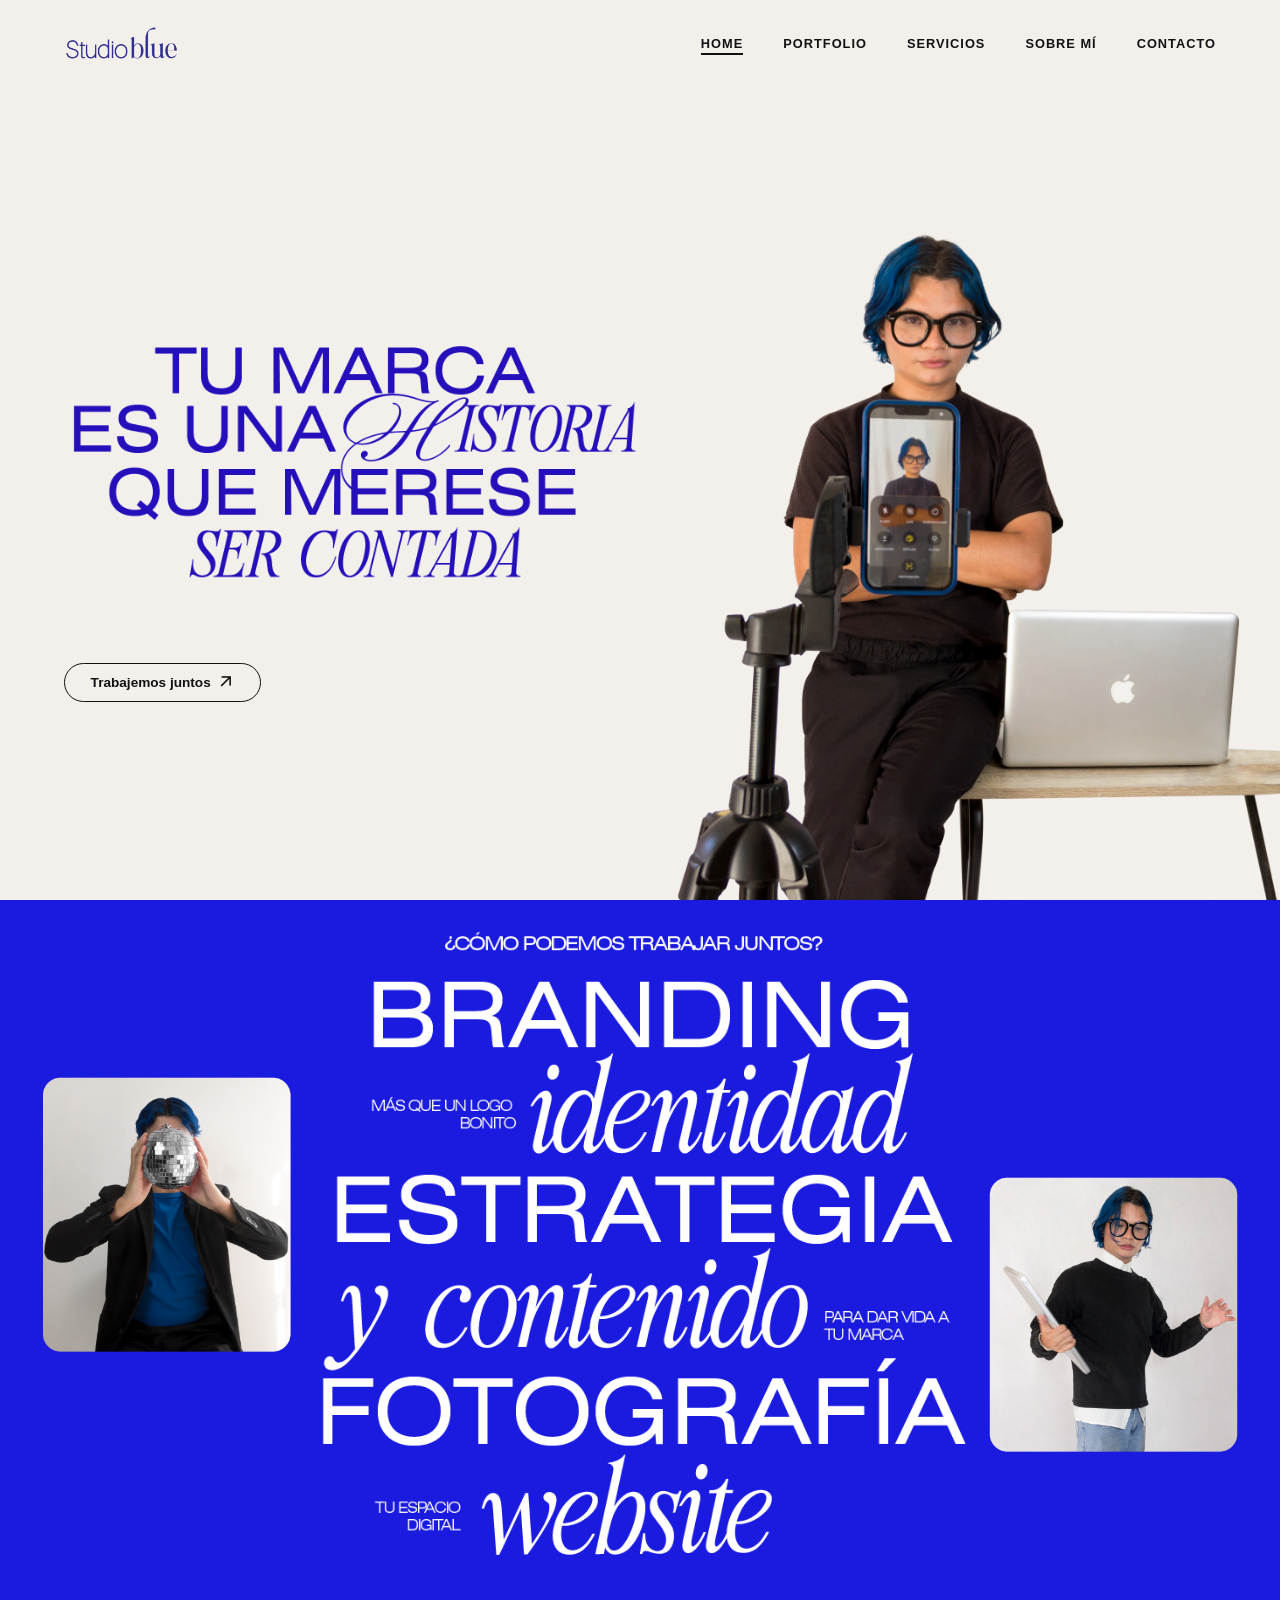
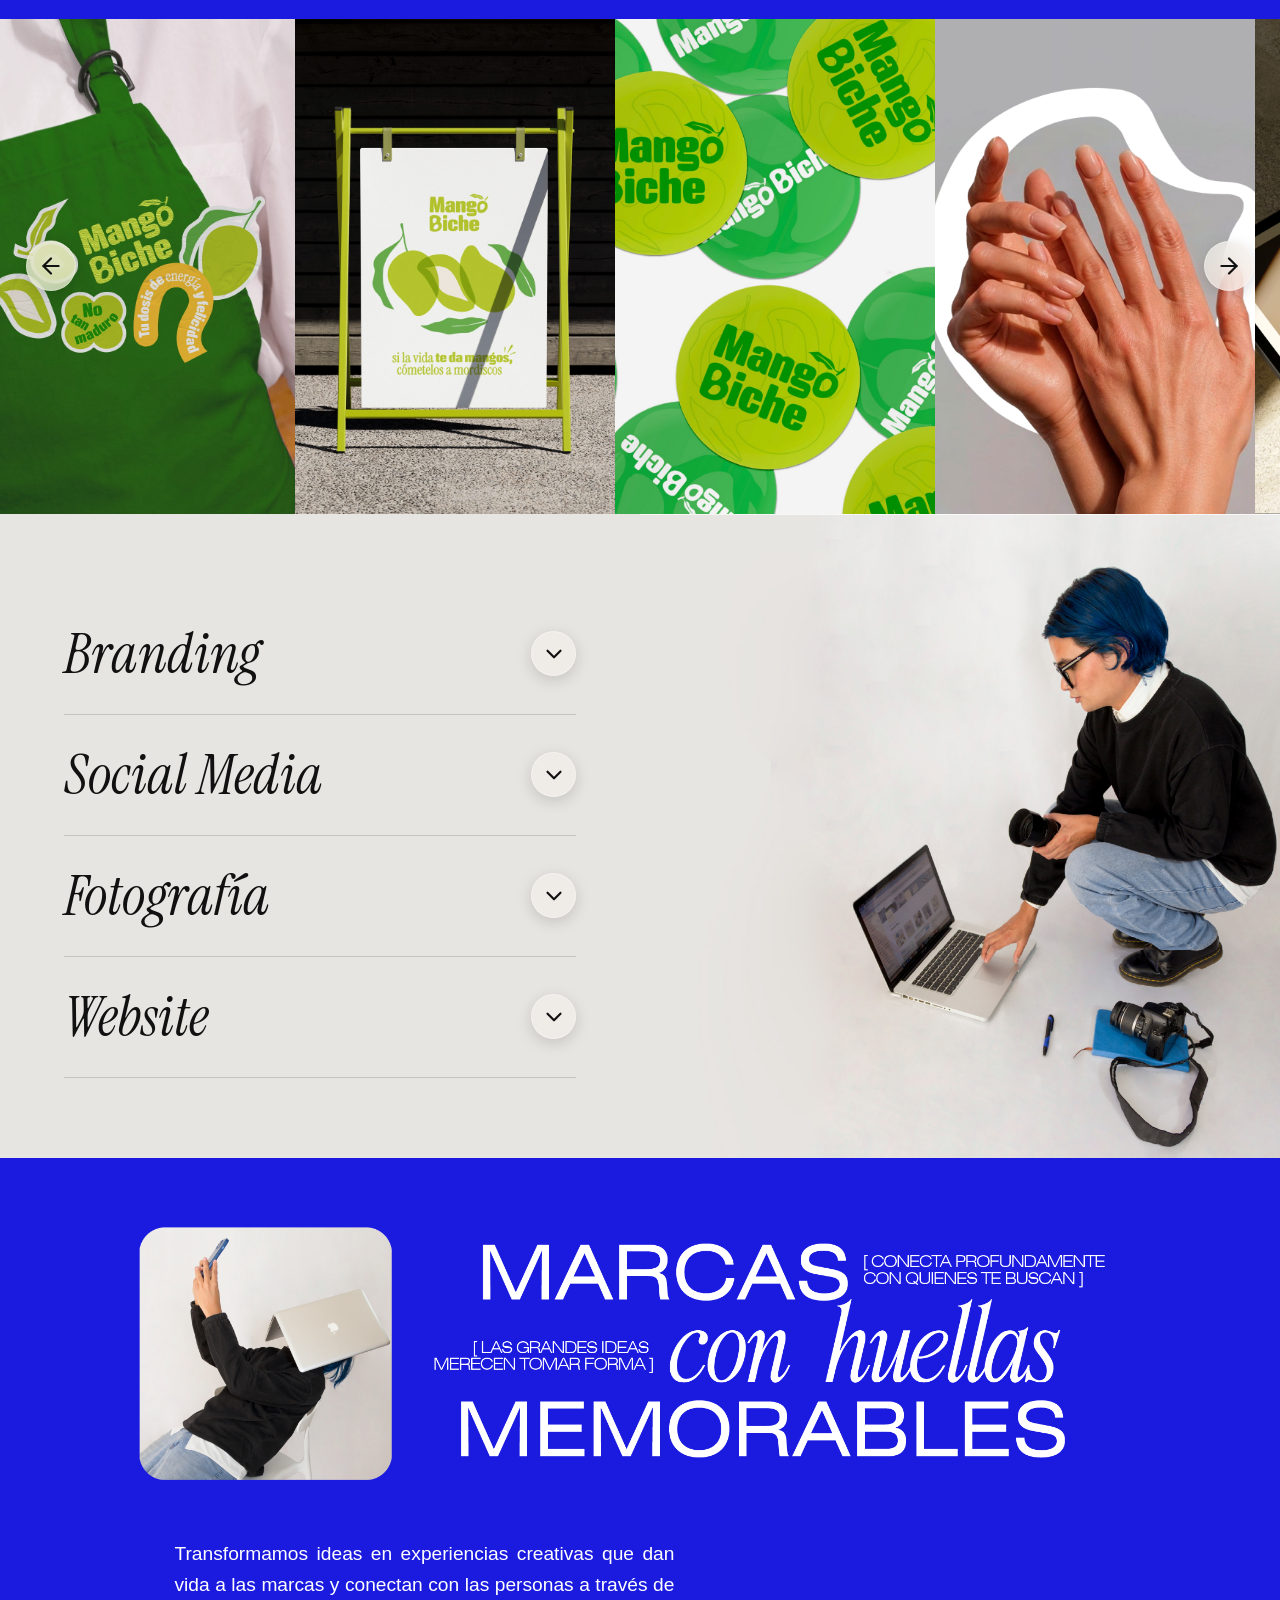
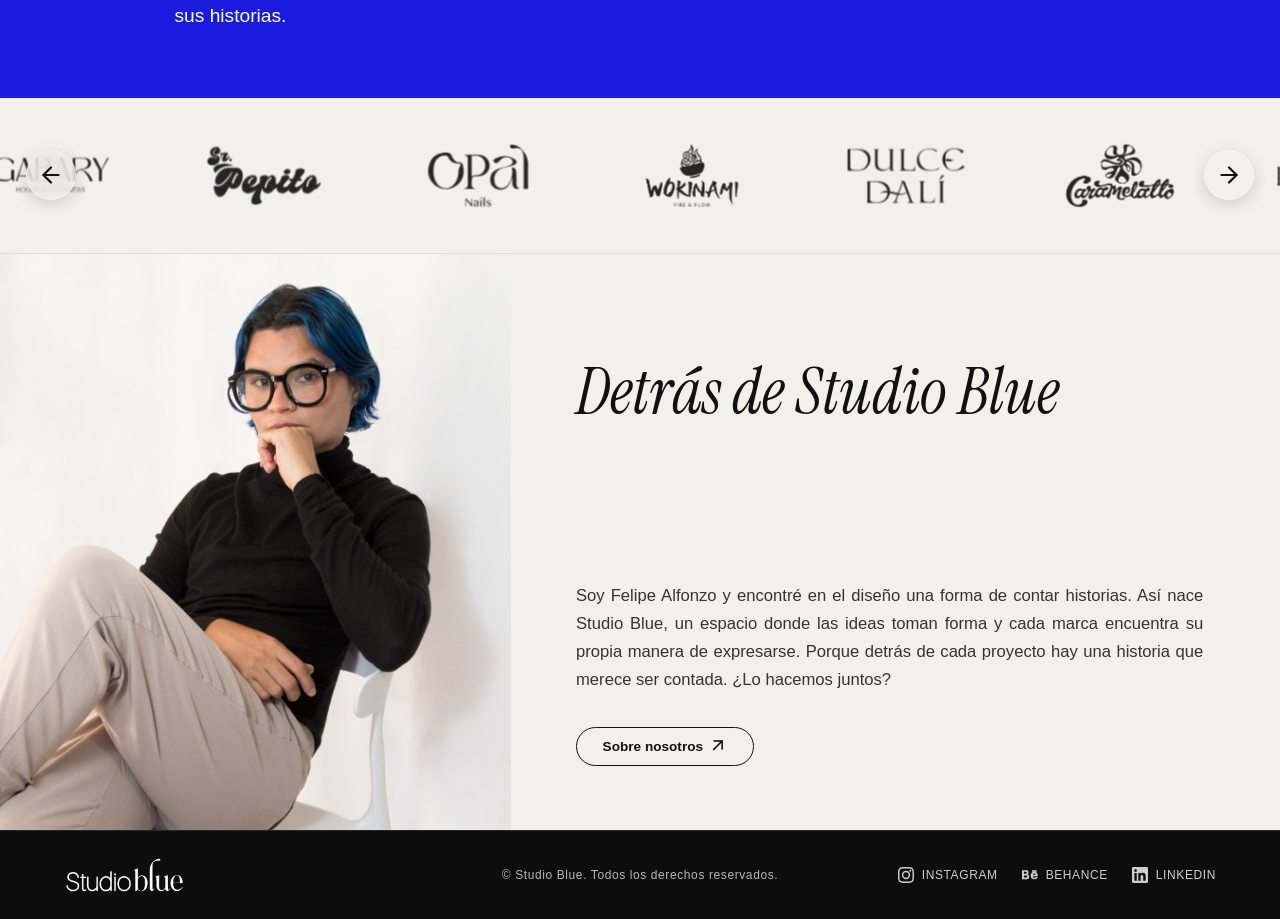
==== commit 90c937d1: "mejora imagenes hero" ====
--- a/test/index.html
+++ b/test/index.html
@@ -11,6 +11,8 @@
   <link rel="stylesheet" href="https://fonts.googleapis.com/css2?family=Material+Symbols+Outlined:opsz,wght,FILL,GRAD@24,400,0,0&icon_names=arrow_outward" />
   <link href="https://fonts.googleapis.com/css2?family=Instrument+Serif:ital@0;1&display=swap" rel="stylesheet">
   <link href="https://db.onlinewebfonts.com/c/b7b09232cefefacd74fdedd163289bfa?family=Swiss+721+Light" rel="stylesheet">
+  <!-- Precarga de la imagen hero para que empiece a descargarse cuanto antes -->
+  <link rel="preload" as="image" href="img/hero.webp" fetchpriority="high">
   <link rel="stylesheet" href="style.css">
 </head>
 <body>
@@ -52,7 +54,7 @@
 	</a>
     </div>
     <div class="hero-image">
-      <img src="img/hero.png" alt="Felipe Alfonzo en Studio Blue">
+      <img src="img/hero.webp" alt="Felipe Alfonzo en Studio Blue" width="2789" height="3055" fetchpriority="high" decoding="async" onload="this.classList.add('loaded')">
     </div>
   </section>
 
--- a/test/style.css
+++ b/test/style.css
@@ -270,6 +270,24 @@
   object-fit: contain;        
   object-position: bottom right; /* CAMBIO CLAVE: Ancla la imagen abajo y a la derecha */
   display: block;
+  /* Aparición suave: empieza invisible y se muestra al terminar de cargar */
+  opacity: 0;
+  transform: translateY(16px);
+  transition: opacity 0.8s ease, transform 0.8s ease;
+}
+
+.hero-image img.loaded {
+  opacity: 1;
+  transform: none;
+}
+
+/* Si JavaScript falla, la imagen se muestra igualmente */
+@media (scripting: none) {
+  .hero-image img { opacity: 1; transform: none; }
+}
+
+@media (prefers-reduced-motion: reduce) {
+  .hero-image img { transition: none; transform: none; }
 }
 
 /* --- BANNER AZUL DE SERVICIOS --- */
